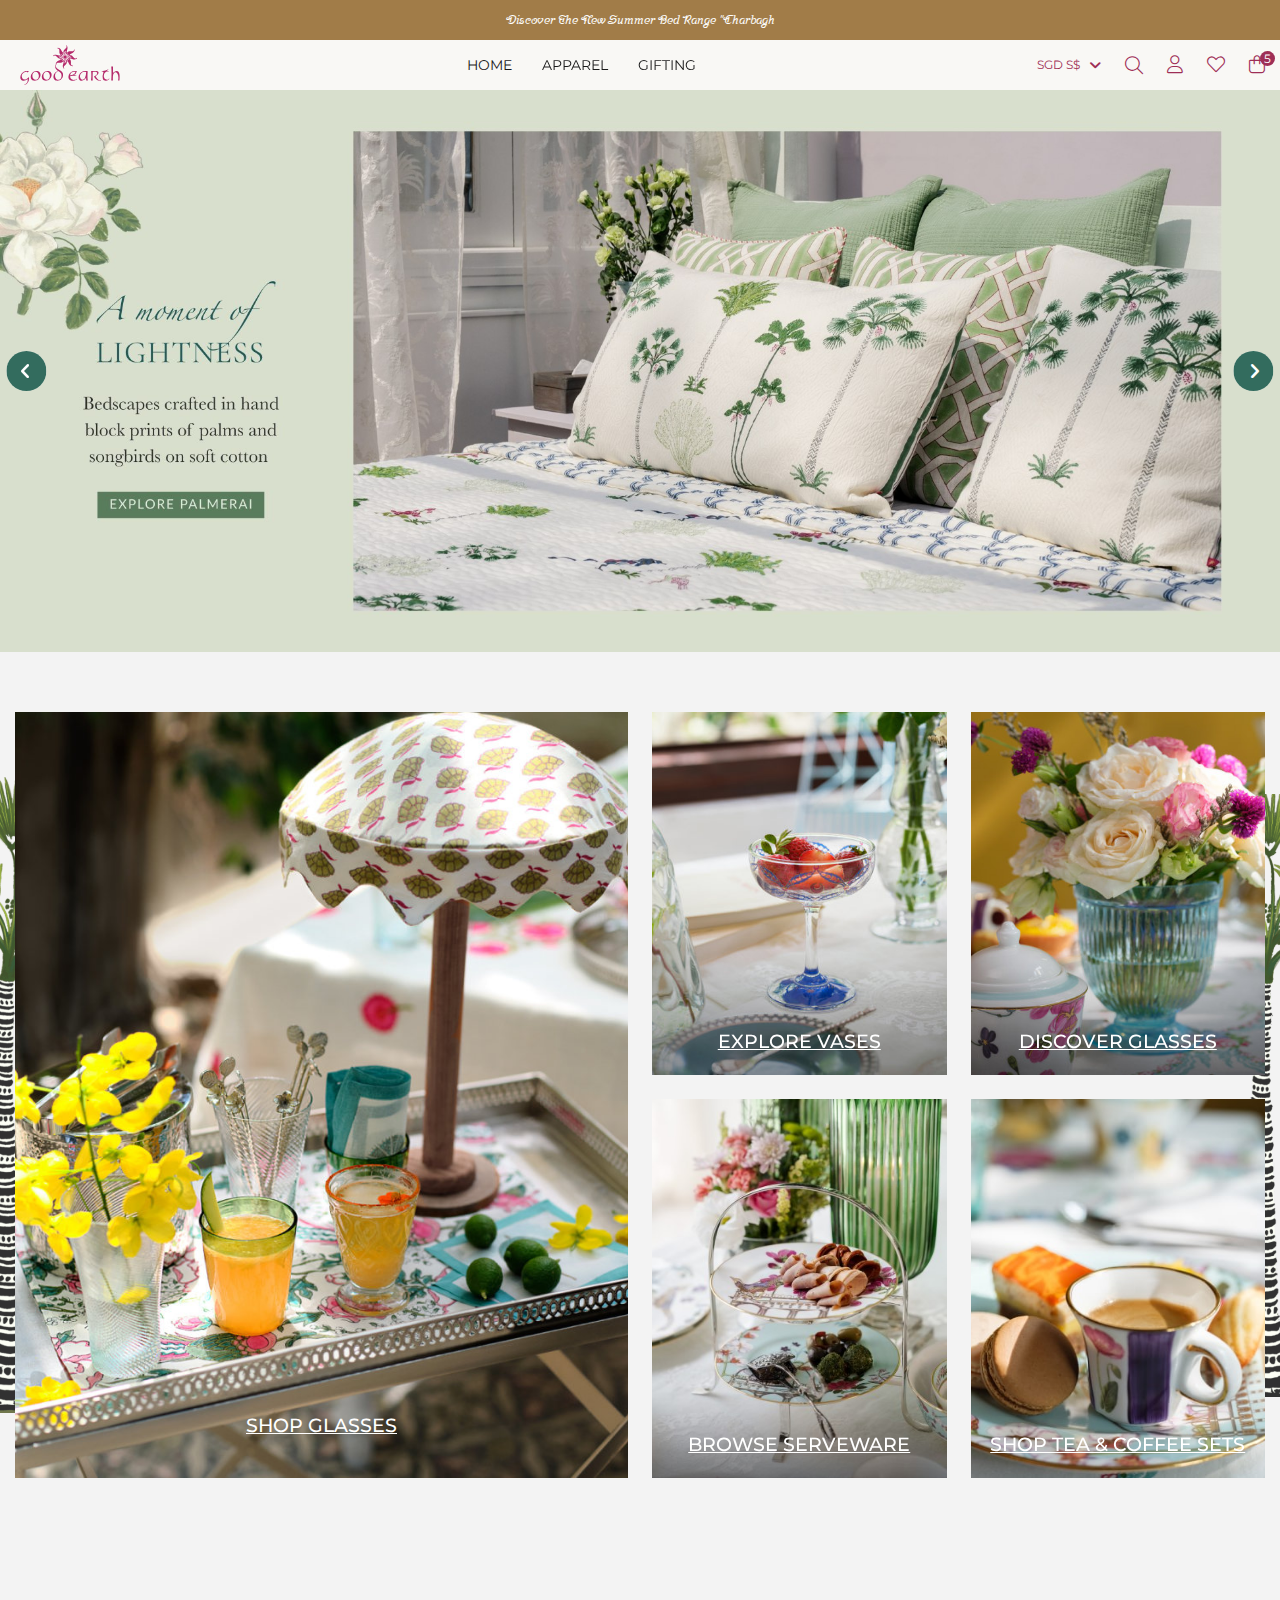
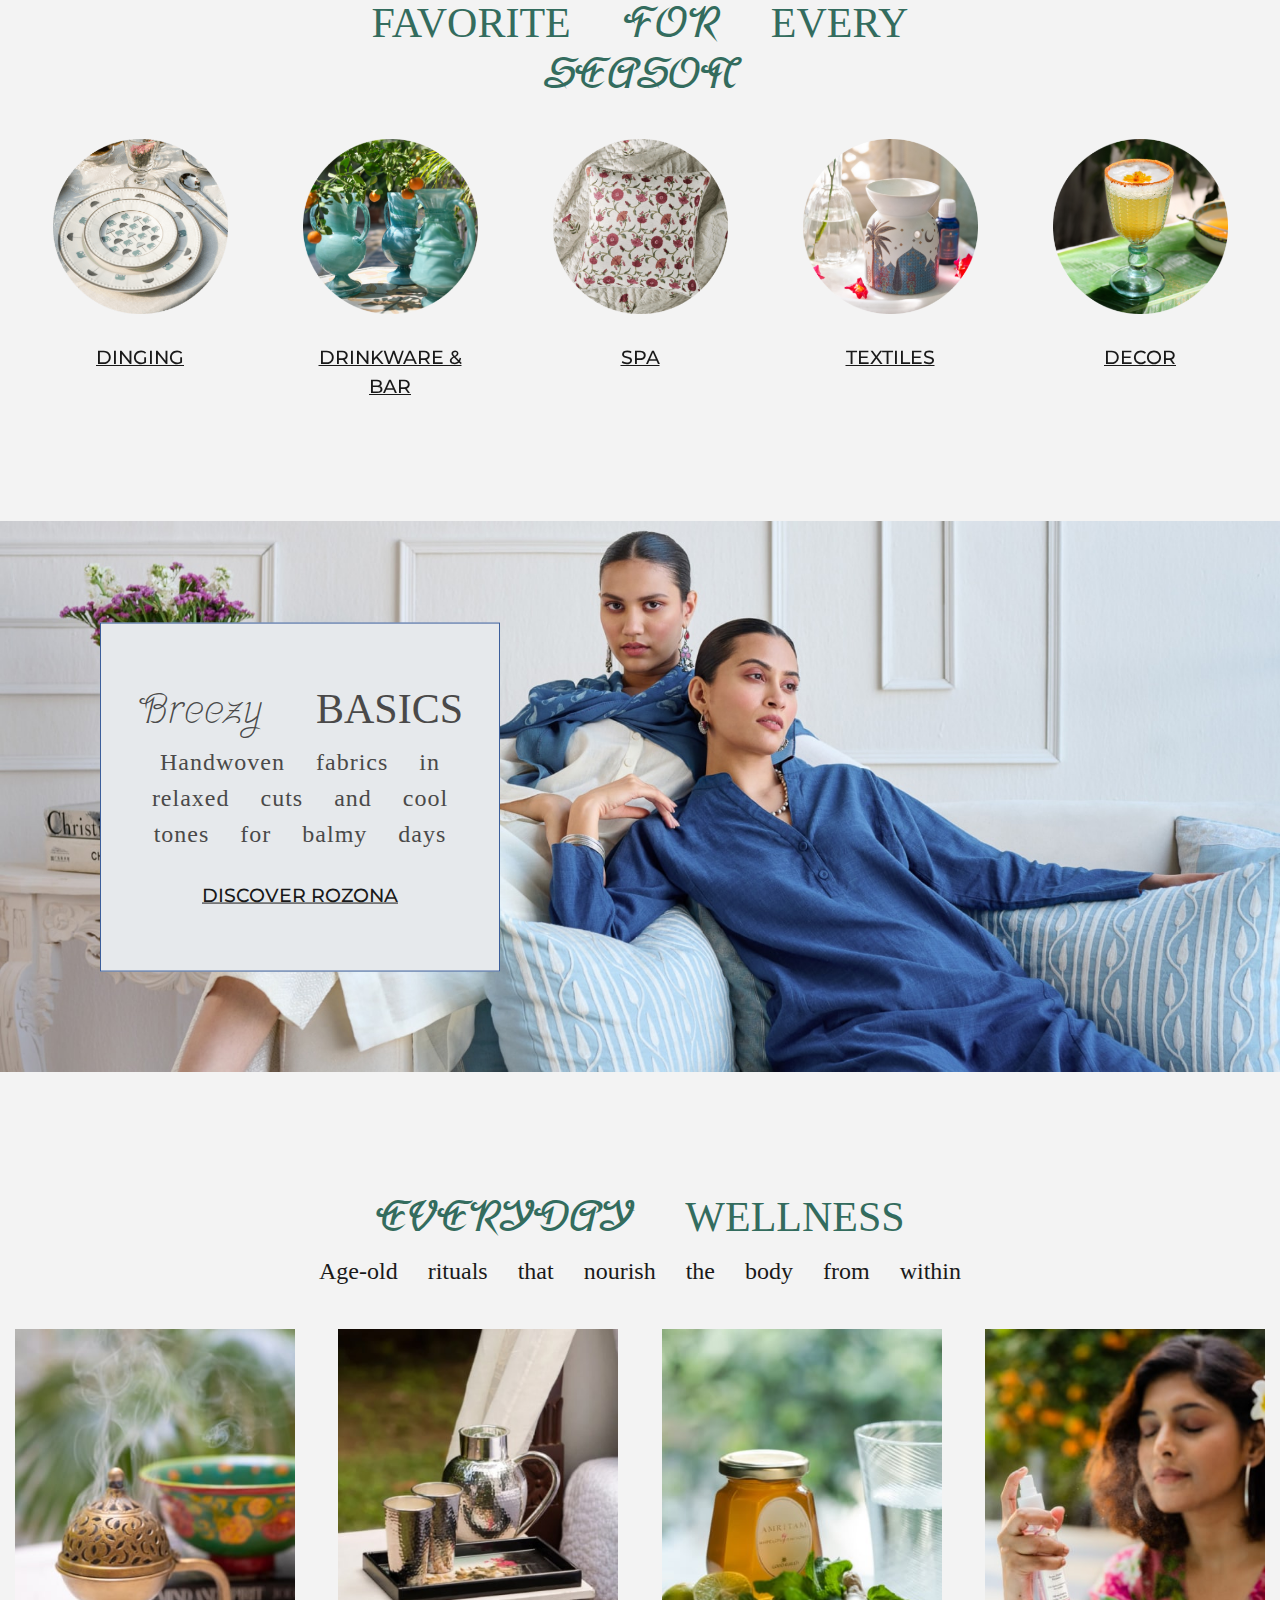
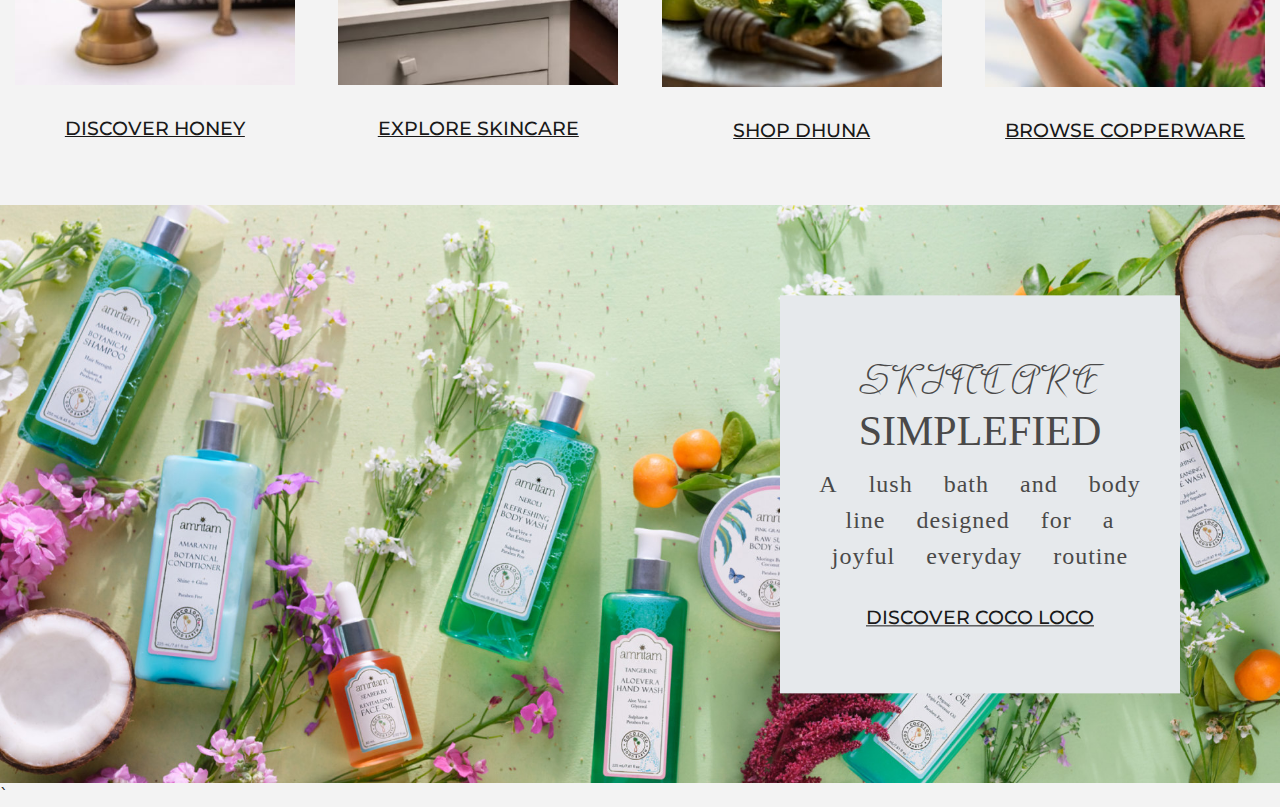
==== index.html @ 5ada62d9 "home page" ====
<!DOCTYPE html>
<html lang="en">

    <head>
        <meta charset="UTF-8">
        <meta http-equiv="X-UA-Compatible" content="IE=edge">
        <meta name="viewport" content="width=device-width, initial-scale=1.0">
        <title>Square || Ecomarce</title>
        <!-- font -->
        <link
            href="https://fonts.googleapis.com/css2?family=League+Spartan:wght@100;200;300;400;500;600;700&display=swap"
            rel="stylesheet">
        <!-- link shortcut -->
        <link rel="shortcut icon" href="assets/image/favicon.png" type="image/x-icon">
        <!-- bootstarp link -->
        <link rel="stylesheet" href="assets/css/bootstrap.min.css">
        <!-- font awesome -->
        <link rel="stylesheet" href="assets/css/all.min.css">
        <link rel="stylesheet" href="assets/css/fontawesome.min.css">
        <!-- slick slider -->
        <link rel="stylesheet" href="assets/css/slick.css">
        <link rel="stylesheet" href="assets/css/demo.css">
        <!-- css file link -->
        <link rel="stylesheet" href="assets/css/global.css">
        <link rel="stylesheet" href="assets/css/main.css">
        <link rel="stylesheet" href="assets/css/responsive.css">
    </head>

    <body>
        
        <!-- header section -->
        <header class="cls__header_section">
            <!-- header top -->
            <div class="cls__header_top">
                <div class="cls__container">
                    <p class="header_top_text text-center">Discover The New Summer Bed Range "Charbagh</p>
                </div>
            </div>
            <!-- main header -->
            <div class="cls__main_header">
                <div class="cls__container">
                    <div class="cls__wrapper">
                        <!-- mobile toggler -->
                        <div class="cls__mobile_toggle d-block d-lg-none">
                            <a class="toggle d-block d-lg-none">
                                <i class="fa-solid fa-bars"></i></span>
                            </a>
                        </div>
                        <!-- logo -->
                        <div class="cls__header_logo">
                            <a href="./index.html" class="cls__logo_image">
                                <img src="assets/image/logo.svg" alt="">
                            </a>
                        </div>
                        <!-- nav -->
                        <div class="cls__nav d-none d-lg-block">
                            <ul>
                                <li>
                                    <a href="">HOME</a>
                                    <!-- mega menu -->
                                    <div class="cls__mega_menu">
                                        <div class="cls__megha_content">
                                            <!-- megha wrapper -->
                                            <div class="cls__megha_wrapper">
                                                <!-- megha item -->
                                                <div class="cls__megha_item">
                                                    <!-- item content -->
                                                    <div class="cls__megha_item_content cls__padding_ten">
                                                        <h4 class="cls_megha_title">TANGIER</h4>
                                                        <!-- header image -->
                                                        <a href="" class="cls__megha_imgae">
                                                            <img src="assets/image/header/44543MicrosoftTeams-image.png" alt="">
                                                            <p class="cls__header_imgae_text">Shop Mirage</p>
                                                        </a>
                                                    </div>
                                                </div>
                                                <!-- megha item -->
                                                <div class="cls__megha_item cls__borderRight">
                                                    <!-- item content -->
                                                    <div class="cls__megha_item_content cls__padding_twenty">
                                                        <h4 class="cls_megha_title">TANGIER</h4>
                                                        <!-- header image -->
                                                        <a href="" class="cls__megha_imgae">
                                                            <img src="assets/image/header/52200833347.jpg" alt="">
                                                            <p class="cls__header_imgae_text">Shop Mirage</p>
                                                        </a>
                                                        <!-- header image -->
                                                        <a href="" class="cls__megha_imgae">
                                                            <img src="assets/image/header/978535.jpg" alt="">
                                                            <p class="cls__header_imgae_text">Shop Mirage</p>
                                                        </a>
                                                        <!-- header image -->
                                                        <a href="" class="cls__megha_imgae">
                                                            <img src="assets/image/header/86783Menu-Coco-Loco.jpg" alt="">
                                                            <p class="cls__header_imgae_text">Shop Mirage</p>
                                                        </a>
                                                    </div>
                                                </div>
                                                <!-- megha item -->
                                                <div class="cls__megha_item">
                                                    <!-- item content -->
                                                    <div class="cls__megha_item_content">
                                                        <!-- header block -->
                                                        <div class="cls__nav_block">
                                                            <h4 class="cls_megha_title">DINING</h4>
                                                            <!-- navblock list -->
                                                            <ul class="cls__navblock_list">
                                                                <li>
                                                                    <a href="">Design Collection</a>
                                                                </li>
                                                                <li>
                                                                    <a href="">Dinnerware</a>
                                                                </li>
                                                                <li>
                                                                    <a href="">Cutlery</a>
                                                                </li>
                                                                <li>
                                                                    <a href="">Serveware</a>
                                                                </li>
                                                                <li>
                                                                    <a href="">Table Linen</a>
                                                                </li>
                                                                <li>
                                                                    <a href="">DRINKWARE & BAR</a>
                                                                </li>
                                                            </ul>
                                                        </div>
                                                        <!-- header block -->
                                                        <div class="cls__nav_block">
                                                            <h4 class="cls_megha_title">DRINKWARE & BAR</h4>
                                                            <!-- navblock list -->
                                                            <ul class="cls__navblock_list">
                                                                <li>
                                                                    <a href="">Tea & Coffee Sets</a>
                                                                </li>
                                                                <li>
                                                                    <a href="">Mugs</a>
                                                                </li>
                                                                <li>
                                                                    <a href="">Glasses</a>
                                                                </li>
                                                                <li>
                                                                    <a href="">Barware</a>
                                                                </li>
                                                                <li>
                                                                    <a href="">Trays</a>
                                                                </li>
                                                                <li>
                                                                    <a href="">KIDS</a>
                                                                </li>
                                                            </ul>
                                                        </div>
                                                        <!-- header block -->
                                                        <div class="cls__nav_block">
                                                            <h4 class="cls_megha_title">KIDS</h4>
                                                            <!-- navblock list -->
                                                            <ul class="cls__navblock_list">
                                                                <li>
                                                                    <a href="">Newborn Gifting</a>
                                                                </li>
                                                                <li>
                                                                    <a href="">Bed & Bath</a>
                                                                </li>
                                                                <li>
                                                                    <a href="">Play & Learn</a>
                                                                </li>
                                                            </ul>
                                                        </div>
                                                    </div>
                                                </div>
                                                <!-- megha item -->
                                                <div class="cls__megha_item">
                                                    <!-- item content -->
                                                    <div class="cls__megha_item_content">
                                                        <!-- header block -->
                                                        <div class="cls__nav_block">
                                                            <h4 class="cls_megha_title">DECOR</h4>
                                                            <!-- navblock list -->
                                                            <ul class="cls__navblock_list">
                                                                <li>
                                                                    <a href="">Vases</a>
                                                                </li>
                                                                <li>
                                                                    <a href="">Lanterns & Votives</a>
                                                                </li>
                                                                <li>
                                                                    <a href="">Centerpieces & Accessories</a>
                                                                </li>
                                                                <li>
                                                                    <a href="">Candles & Stands</a>
                                                                </li>
                                                                <li>
                                                                    <a href="">Papier Mache</a>
                                                                </li>
                                                                <li>
                                                                    <a href="">Decoupage</a>
                                                                </li>
                                                                <li>
                                                                    <a href="">Journals</a>
                                                                </li>
                                                                <li>
                                                                    <a href="">Wallcoverings</a>
                                                                </li>
                                                            </ul>
                                                        </div>
                                                        <!-- header block -->
                                                        <div class="cls__nav_block">
                                                            <h4 class="cls_megha_title">HOME TEXTILES</h4>
                                                            <!-- navblock list -->
                                                            <ul class="cls__navblock_list">
                                                                <li>
                                                                    <a href="">Bed Collections</a>
                                                                </li>
                                                                <li>
                                                                    <a href="">White Essentials</a>
                                                                </li>
                                                                <li>
                                                                    <a href="">Bedspreads</a>
                                                                </li>
                                                                <li>
                                                                    <a href="">Quilts & Dohars</a>
                                                                </li>
                                                                <li>
                                                                    <a href="">Bolsters & Shams</a>
                                                                </li>
                                                                <li>
                                                                    <a href="">Curtains & Yardage</a>
                                                                </li>
                                                                <li>
                                                                    <a href="">Dhurries</a>
                                                                </li>
                                                                <li>
                                                                    <a href="">Cushions</a>
                                                                </li>
                                                            </ul>
                                                        </div>
                                                    </div>
                                                </div>
                                                <!-- megha item -->
                                                <div class="cls__megha_item">
                                                    <!-- item content -->
                                                    <div class="cls__megha_item_content cls__padding_twenty">
                                                        <h4 class="cls_megha_title">CUSHIONS</h4>
                                                        <!-- header image -->
                                                        <a href="" class="cls__megha_imgae">
                                                            <img src="assets/image/header/collection1.jpg" alt="">
                                                            <p class="cls__header_imgae_text">Cushion Collections</p>
                                                        </a>
                                                        <!-- header image -->
                                                        <a href="" class="cls__megha_imgae">
                                                            <img src="assets/image/header/collection2.jpg" alt="">
                                                            <p class="cls__header_imgae_text">Prints</p>
                                                        </a>
                                                        <!-- header image -->
                                                        <a href="" class="cls__megha_imgae">
                                                            <img src="assets/image/header/collection3.jpg" alt="">
                                                            <p class="cls__header_imgae_text">Embroidered & Brocades</p>
                                                        </a>
                                                    </div>
                                                </div>
                                                <!-- megha item -->
                                                <div class="cls__megha_item">
                                                    <!-- item content -->
                                                    <div class="cls__megha_item_content cls__padding_ten">
                                                        <h4 class="cls_megha_title">ANCIENT RITUALS</h4>
                                                        <!-- header image -->
                                                        <a href="" class="cls__megha_imgae">
                                                            <img src="assets/image/header/collection4.jpg" alt="">
                                                        </a>
                                                        <!-- cls block -->
                                                        <div class="cls__nav_block cls__p_0">
                                                            <ul class="cls__navblock_list">
                                                                <li>
                                                                    <a href="">Ancient Rituals</a>
                                                                </li>
                                                                <li>
                                                                    <a href="">Incense & Dhuna</a>
                                                                </li>
                                                                <li>
                                                                    <a href="">Copperware</a>
                                                                </li>
                                                                <li>
                                                                    <a href="">Kansa</a>
                                                                </li>
                                                                <li>
                                                                    <a href="">Honey</a>
                                                                </li>
                                                            </ul>
                                                        </div>
                                                        <!-- cls block -->
                                                        <div class="cls__nav_block cls__p_0">
                                                            <h4 class="cls_megha_title">BATH & FRAGRANCE</h4>
                                                            <!-- navblock list -->
                                                            <ul class="cls__navblock_list">
                                                                <li>
                                                                    <a href="">Aromatherapy</a>
                                                                </li>
                                                                <li>
                                                                    <a href="">Bath & Bodycare</a>
                                                                </li>
                                                                <li>
                                                                    <a href="">Bathroom Accessories</a>
                                                                </li>
                                                                <li>
                                                                    <a href="">Towels</a>
                                                                </li>
                                                                <li>
                                                                    <a href=""></a>
                                                                </li>
                                                                <li>
                                                                    <a href=""></a>
                                                                </li>
                                                            </ul>
                                                        </div>
                                                    </div>
                                                </div>
                                            </div>
                                        </div>
                                    </div>
                                </li>
                                <li>
                                    <a href="">APPAREL</a>
                                    <!-- mega menu -->
                                    <div class="cls__mega_menu">
                                        <div class="cls__megha_content">
                                            <!-- megha wrapper -->
                                            <div class="cls__megha_wrapper">
                                                <!-- megha item -->
                                                <div class="cls__megha_item">
                                                    <!-- item content -->
                                                    <div class="cls__megha_item_content cls__padding_twenty">
                                                        <h4 class="cls_megha_title">ALL COLLECTION</h4>
                                                        <!-- header image -->
                                                        <a href="" class="cls__megha_imgae">
                                                            <img src="assets/image/header/g1.jpg" alt="">
                                                            <p class="cls__header_imgae_text">Samiha</p>
                                                        </a>
                                                        <!-- header image -->
                                                        <a href="" class="cls__megha_imgae">
                                                            <img src="assets/image/header/g2.jpg" alt="">
                                                            <p class="cls__header_imgae_text">Occasion Wear</p>
                                                        </a>
                                                        <!-- header image -->
                                                        <a href="" class="cls__megha_imgae">
                                                            <img src="assets/image/header/g3.jpg" alt="">
                                                            <p class="cls__header_imgae_text">Rozana Essentials</p>
                                                        </a>
                                                    </div>
                                                </div>
                                                <!-- megha item -->
                                                <div class="cls__megha_item">
                                                    <!-- item content -->
                                                    <div class="cls__megha_item_content">
                                                        <!-- header block -->
                                                        <div class="cls__nav_block">
                                                            <h4 class="cls_megha_title">DINING</h4>
                                                            <!-- navblock list -->
                                                            <ul class="cls__navblock_list">
                                                                <li>
                                                                    <a href="">Design Collection</a>
                                                                </li>
                                                                <li>
                                                                    <a href="">Dinnerware</a>
                                                                </li>
                                                                <li>
                                                                    <a href="">Cutlery</a>
                                                                </li>
                                                                <li>
                                                                    <a href="">Serveware</a>
                                                                </li>
                                                                <li>
                                                                    <a href="">Table Linen</a>
                                                                </li>
                                                                <li>
                                                                    <a href="">DRINKWARE & BAR</a>
                                                                </li>
                                                            </ul>
                                                        </div>
                                                        <!-- header block -->
                                                        <div class="cls__nav_block">
                                                            <h4 class="cls_megha_title">DRINKWARE & BAR</h4>
                                                            <!-- navblock list -->
                                                            <ul class="cls__navblock_list">
                                                                <li>
                                                                    <a href="">Tea & Coffee Sets</a>
                                                                </li>
                                                                <li>
                                                                    <a href="">Mugs</a>
                                                                </li>
                                                                <li>
                                                                    <a href="">Glasses</a>
                                                                </li>
                                                                <li>
                                                                    <a href="">Barware</a>
                                                                </li>
                                                                <li>
                                                                    <a href="">Trays</a>
                                                                </li>
                                                                <li>
                                                                    <a href="">KIDS</a>
                                                                </li>
                                                            </ul>
                                                        </div>
                                                        <!-- header block -->
                                                        <div class="cls__nav_block">
                                                            <h4 class="cls_megha_title">KIDS</h4>
                                                            <!-- navblock list -->
                                                            <ul class="cls__navblock_list">
                                                                <li>
                                                                    <a href="">Newborn Gifting</a>
                                                                </li>
                                                                <li>
                                                                    <a href="">Bed & Bath</a>
                                                                </li>
                                                                <li>
                                                                    <a href="">Play & Learn</a>
                                                                </li>
                                                            </ul>
                                                        </div>
                                                    </div>
                                                </div>
                                                <!-- megha item -->
                                                <div class="cls__megha_item">
                                                    <!-- item content -->
                                                    <div class="cls__megha_item_content">
                                                        <!-- header block -->
                                                        <div class="cls__nav_block">
                                                            <h4 class="cls_megha_title">DECOR</h4>
                                                            <!-- navblock list -->
                                                            <ul class="cls__navblock_list">
                                                                <li>
                                                                    <a href="">Vases</a>
                                                                </li>
                                                                <li>
                                                                    <a href="">Lanterns & Votives</a>
                                                                </li>
                                                                <li>
                                                                    <a href="">Centerpieces & Accessories</a>
                                                                </li>
                                                                <li>
                                                                    <a href="">Candles & Stands</a>
                                                                </li>
                                                                <li>
                                                                    <a href="">Papier Mache</a>
                                                                </li>
                                                                <li>
                                                                    <a href="">Decoupage</a>
                                                                </li>
                                                                <li>
                                                                    <a href="">Journals</a>
                                                                </li>
                                                                <li>
                                                                    <a href="">Wallcoverings</a>
                                                                </li>
                                                            </ul>
                                                        </div>
                                                        <!-- header block -->
                                                        <div class="cls__nav_block">
                                                            <h4 class="cls_megha_title">HOME TEXTILES</h4>
                                                            <!-- navblock list -->
                                                            <ul class="cls__navblock_list">
                                                                <li>
                                                                    <a href="">Bed Collections</a>
                                                                </li>
                                                                <li>
                                                                    <a href="">White Essentials</a>
                                                                </li>
                                                                <li>
                                                                    <a href="">Bedspreads</a>
                                                                </li>
                                                                <li>
                                                                    <a href="">Quilts & Dohars</a>
                                                                </li>
                                                                <li>
                                                                    <a href="">Bolsters & Shams</a>
                                                                </li>
                                                                <li>
                                                                    <a href="">Curtains & Yardage</a>
                                                                </li>
                                                                <li>
                                                                    <a href="">Dhurries</a>
                                                                </li>
                                                                <li>
                                                                    <a href="">Cushions</a>
                                                                </li>
                                                            </ul>
                                                        </div>
                                                    </div>
                                                </div>
                                                <!-- megha item -->
                                                <div class="cls__megha_item cls__borderRight">
                                                    <!-- item content -->
                                                    <div class="cls__megha_item_content cls__padding_ten">
                                                        <h4 class="cls_megha_title">FLOW</h4>
                                                        <!-- header image -->
                                                        <a href="" class="cls__megha_imgae">
                                                            <img src="assets/image/header/gg4.jpg" alt="">
                                                        </a>
                                                        <div class="cls__nav_block cls__p_0">
                                                            <ul class="cls__navblock_list">
                                                                <li>
                                                                    <a href="">Ancient Rituals</a>
                                                                </li>
                                                                <li>
                                                                    <a href="">Incense &amp; Dhuna</a>
                                                                </li>
                                                                <li>
                                                                    <a href="">Copperware</a>
                                                                </li>
                                                                <li>
                                                                    <a href="">Kansa</a>
                                                                </li>
                                                                <li>
                                                                    <a href="">Honey</a>
                                                                </li>
                                                            </ul>
                                                        </div>
                                                    </div>
                                                </div>
                                                <!-- megha item -->
                                                <div class="cls__megha_item">
                                                    <!-- item content -->
                                                    <div class="cls__megha_item_content">
                                                        <!-- header block -->
                                                        <div class="cls__nav_block">
                                                            <h4 class="cls_megha_title">DINING</h4>
                                                            <!-- navblock list -->
                                                            <ul class="cls__navblock_list">
                                                                <li>
                                                                    <a href="">Design Collection</a>
                                                                </li>
                                                                <li>
                                                                    <a href="">Dinnerware</a>
                                                                </li>
                                                            </ul>
                                                        </div>
                                                    </div>
                                                </div>
                                                <!-- megha item -->
                                                <div class="cls__megha_item">
                                                    <!-- item content -->
                                                    <div class="cls__megha_item_content cls__padding_ten">
                                                        <h4 class="cls_megha_title">ANCIENT RITUALS</h4>
                                                        <!-- header image -->
                                                        <a href="" class="cls__megha_imgae">
                                                            <img src="assets/image/header/daimind.jpg" alt="">
                                                            <p class="cls__header_imgae_text">Shop Mirage</p>
                                                            <p class="cls__megha_inner_text">Lorem ipsum dolor sit amet consectetur adipisicing elit. Cupiditate, tempora mollitia.</p>
                                                        </a>
                                                    </div>
                                                </div>
                                            </div>
                                        </div>
                                    </div>
                                </li>
                                <li>
                                    <a href="">GIFTING</a>
                                    <!-- mega menu -->
                                    <div class="cls__mega_menu">
                                        <div class="cls__megha_content">
                                            <!-- megha wrapper -->
                                            <div class="cls__megha_wrapper">
                                                <!-- megha item -->
                                                <div class="cls__megha_item">
                                                    <!-- item content -->
                                                    <div class="cls__megha_item_content cls__padding_ten">
                                                        <h4 class="cls_megha_title">TANGIER</h4>
                                                        <!-- header image -->
                                                        <a href="" class="cls__megha_imgae">
                                                            <img src="assets/image/header/image.jpg" alt="">
                                                            <p class="cls__header_imgae_text">Shop Mirage</p>
                                                        </a>
                                                    </div>
                                                </div>
                                                <!-- megha item -->
                                                <div class="cls__megha_item">
                                                    <!-- item content -->
                                                    <div class="cls__megha_item_content">
                                                        <!-- header block -->
                                                        <div class="cls__nav_block">
                                                            <h4 class="cls_megha_title">DINING</h4>
                                                            <!-- navblock list -->
                                                            <ul class="cls__navblock_list">
                                                                <li>
                                                                    <a href="">Design Collection</a>
                                                                </li>
                                                                <li>
                                                                    <a href="">Dinnerware</a>
                                                                </li>
                                                                <li>
                                                                    <a href="">Cutlery</a>
                                                                </li>
                                                                <li>
                                                                    <a href="">Serveware</a>
                                                                </li>
                                                                <li>
                                                                    <a href="">Table Linen</a>
                                                                </li>
                                                                <li>
                                                                    <a href="">DRINKWARE & BAR</a>
                                                                </li>
                                                            </ul>
                                                        </div>
                                                        <!-- header block -->
                                                        <div class="cls__nav_block">
                                                            <h4 class="cls_megha_title">DRINKWARE & BAR</h4>
                                                            <!-- navblock list -->
                                                            <ul class="cls__navblock_list">
                                                                <li>
                                                                    <a href="">Tea & Coffee Sets</a>
                                                                </li>
                                                                <li>
                                                                    <a href="">Mugs</a>
                                                                </li>
                                                                <li>
                                                                    <a href="">Glasses</a>
                                                                </li>
                                                                <li>
                                                                    <a href="">Barware</a>
                                                                </li>
                                                                <li>
                                                                    <a href="">Trays</a>
                                                                </li>
                                                                <li>
                                                                    <a href="">KIDS</a>
                                                                </li>
                                                            </ul>
                                                        </div>
                                                    </div>
                                                </div>
                                                <!-- megha item -->
                                                <div class="cls__megha_item cls__borderRight">
                                                    <!-- item content -->
                                                    <div class="cls__megha_item_content cls__padding_twenty">
                                                        <h4 class="cls_megha_title">TANGIER</h4>
                                                        <!-- header image -->
                                                        <a href="" class="cls__megha_imgae">
                                                            <img src="assets/image/header/52200833347.jpg" alt="">
                                                            <p class="cls__header_imgae_text">Shop Mirage</p>
                                                        </a>
                                                        <!-- header image -->
                                                        <a href="" class="cls__megha_imgae">
                                                            <img src="assets/image/header/978535.jpg" alt="">
                                                            <p class="cls__header_imgae_text">Shop Mirage</p>
                                                        </a>
                                                    </div>
                                                </div>
                                                <!-- megha item -->
                                                <div class="cls__megha_item">
                                                    <!-- item content -->
                                                    <div class="cls__megha_item_content cls__padding_ten">
                                                        <h4 class="cls_megha_title">TANGIER</h4>
                                                        <!-- header image -->
                                                        <a href="" class="cls__megha_imgae">
                                                            <img src="assets/image/header/image1.png" alt="">
                                                            <p class="cls__header_imgae_text">Shop Mirage</p>
                                                        </a>
                                                    </div>
                                                </div>
                                                <!-- megha item -->
                                                <div class="cls__megha_item">
                                                    <!-- item content -->
                                                    <div class="cls__megha_item_content cls__padding_ten">
                                                        <h4 class="cls_megha_title">TANGIER</h4>
                                                        <!-- header image -->
                                                        <a href="" class="cls__megha_imgae">
                                                            <img src="assets/image/header/image2.png" alt="">
                                                            <p class="cls__header_imgae_text">Shop Mirage</p>
                                                        </a>
                                                    </div>
                                                </div>
                                                <!-- megha item -->
                                                <div class="cls__megha_item">
                                                    <!-- item content -->
                                                    <div class="cls__megha_item_content cls__padding_ten">
                                                        <h4 class="cls_megha_title">TANGIER</h4>
                                                        <!-- header image -->
                                                        <a href="" class="cls__megha_imgae">
                                                            <img src="assets/image/header/image3.jpg" alt="">
                                                            <p class="cls__header_imgae_text">Shop Mirage</p>
                                                        </a>
                                                    </div>
                                                </div>
                                            </div>
                                        </div>
                                    </div>
                                </li>
                            </ul>
                        </div>
                        <!-- header right -->
                        <div class="cls__header_right">
                            <!-- currency -->
                            <div class="cls__currency" id="cls__currency">
                                <div class="cls__defualt" id="cls__defualt_btn">
                                    <span id="currency__value">SGD S$</span>
                                    <span><i class="fa-solid fa-chevron-down"></i></span>
                                </div>
                                <!-- dropdown -->
                                <div class="cls__currency_dropdow">
                                    <ul id="cls__curency_list">
                                        <li>INR ₹</li>
                                        <li>USD $</li>
                                        <li>GBP £</li>
                                        <li>SGD S$</li>
                                        <li>AED </li>
                                    </ul>
                                </div>
                            </div>
    
                            <div class="cls__sub_nav">
                                <!-- header search -->
                                <div class="cls__header_search">
                                    <span class="cls__search_icon"><i class="fa-sharp fa-solid fa-magnifying-glass"></i></span>
                                </div>

                                <!-- profile -->
                                <div class="cls__profle">
                                    <!-- icon -->
                                    <div id="cls__profile_btn">
                                        <a href="#" class="cls__header_icon"><i class="fa-solid fa-user"></i></a>
                                    </div>
                                    <!-- profile dropdown -->
                                    <div class="cls__profle_dropdown" id="cls__profle_dropdown">
                                        <ul class="cls__profile_list">
                                            <li>
                                                <a href="">Track Order</a>
                                            </li>
                                            <li>
                                                <a href="">Good Earth Registry</a>
                                            </li>
                                            <li>
                                                <a href="">Activate Gift Card</a>
                                            </li>
                                            <li>
                                                <a href="">Cerise Program</a>
                                            </li>
                                            <li>
                                                <a href="">Check Balance</a>
                                            </li>
                                            <li>
                                                <a href="">Login</a>
                                            </li>
                                        </ul>
                                    </div>
                                </div>
                                
                                <!-- wish list -->
                                <div class="cls__wishlist">
                                    <!-- icon -->
                                    <a href="#" class="cls__header_icon"><i class="fa-solid fa-heart"></i></a>
                                </div>

                                <!-- wish list -->
                                <div class="cls__cartlist">
                                    <!-- icon -->
                                    <button class="cls__header_icon cls__btn" id="cls_header_cart"><i class="fa-sharp fa-solid fa-bag-shopping"></i></button>
                                    <span>5</span>
                                </div>
                            </div>
                        </div>
                        <!-- header right end -->
                    </div>
                </div>
            </div>
            <!-- mobile nav -->
            <div class="wrapper cf">
                <nav id="main-nav">
                  <ul class="second-nav">
                    <li class="emptyli"></li>
                    <li class="devices">
                      <span>HOME</span>
                      <ul>
                        <li class="mobile">
                          <a href="#">Mobile Phones</a>
                          <ul>
                            <li><a href="#">Super Smart Phone</a></li>
                            <li><a href="#">Thin Magic Mobile</a></li>
                            <li><a href="#">Performance Crusher</a></li>
                            <li><a href="#">Futuristic Experience</a></li>
                          </ul>
                        </li>
      
                        <li class="television">
                          <a href="#">Televisions</a>
                          <div class="subnav-container">
                            <ul>
                              <li><a href="#">Flat Superscreen</a></li>
                              <li><a href="#">Gigantic LED</a></li>
                              <li><a href="#">Power Eater</a></li>
                              <li><a href="#">3D Experience</a></li>
                              <li><a href="#">Classic Comfort</a></li>
                            </ul>
                          </div>
                        </li>
      
                        <li class="camera">
                          <a href="#">APPAREL</a>
                          <ul>
                            <li><a href="#">Smart Shot</a></li>
                            <li><a href="#">Power Shooter</a></li>
                            <li><a href="#">Easy Photo Maker</a></li>
                            <li><a href="#">Super Pixel</a></li>
                          </ul>
                        </li>
      
                      </ul>
                    </li>
                    <li class="devices">
                      <span>APPAREL</span>
                      <ul>
                        <li class="mobile">
                          <a href="#">Mobile Phones</a>
                          <ul>
                            <li><a href="#">Super Smart Phone</a></li>
                            <li><a href="#">Thin Magic Mobile</a></li>
                            <li><a href="#">Performance Crusher</a></li>
                            <li><a href="#">Futuristic Experience</a></li>
                          </ul>
                        </li>
      
                        <li class="television">
                          <a href="#">Televisions</a>
                          <div class="subnav-container">
                            <ul>
                              <li><a href="#">Flat Superscreen</a></li>
                              <li><a href="#">Gigantic LED</a></li>
                              <li><a href="#">Power Eater</a></li>
                              <li><a href="#">3D Experience</a></li>
                              <li><a href="#">Classic Comfort</a></li>
                            </ul>
                          </div>
                        </li>
      
                        <li class="camera">
                          <a href="#">APPAREL</a>
                          <ul>
                            <li><a href="#">Smart Shot</a></li>
                            <li><a href="#">Power Shooter</a></li>
                            <li><a href="#">Easy Photo Maker</a></li>
                            <li><a href="#">Super Pixel</a></li>
                          </ul>
                        </li>
      
                      </ul>
                    </li>
                    <li class="devices">
                      <span>GIFTING</span>
                      <ul>
                        <li class="mobile">
                          <a href="#">Mobile Phones</a>
                          <ul>
                            <li><a href="#">Super Smart Phone</a></li>
                            <li><a href="#">Thin Magic Mobile</a></li>
                            <li><a href="#">Performance Crusher</a></li>
                            <li><a href="#">Futuristic Experience</a></li>
                          </ul>
                        </li>
      
                        <li class="television">
                          <a href="#">Televisions</a>
                          <div class="subnav-container">
                            <ul>
                              <li><a href="#">Flat Superscreen</a></li>
                              <li><a href="#">Gigantic LED</a></li>
                              <li><a href="#">Power Eater</a></li>
                              <li><a href="#">3D Experience</a></li>
                              <li><a href="#">Classic Comfort</a></li>
                            </ul>
                          </div>
                        </li>
      
                        <li class="camera">
                          <a href="#">APPAREL</a>
                          <ul>
                            <li><a href="#">Smart Shot</a></li>
                            <li><a href="#">Power Shooter</a></li>
                            <li><a href="#">Easy Photo Maker</a></li>
                            <li><a href="#">Super Pixel</a></li>
                          </ul>
                        </li>
      
                      </ul>
                    </li>
                  </ul>
                </nav>
            </div>
            <!-- cart menu -->
            <div class="cls__cart_menu">
                <!-- cart menu content -->
                <div class="cls__cartmenu_content">
                    <div class="cls__cartmenu_wrapper">
                        <!-- cart menu header -->
                        <div class="cls__cartmenu_header">
                            <div class="d-flex align-items-center justify-content-between w-100">
                                <h2 class="cls__cartmenu_title">MINI BAG</h2>
                                <p class="cls__cartmenu_count">0 item(s) in bag</p>
                                <button class="cls__close_btn cls__btn">
                                    <i class="fa-solid fa-xmark"></i>
                                </button>
                            </div>
                        </div>
                        <!-- cart menu body -->
                        <div class="cls__cartmenu_body">
                            <p class="cls__cartmenu_empty">No items added to bag.</p>
                            <!-- item -->
                            <div class="cls__cartmenu_item">
                                <div class="d-flex align-items-start justify-content-between">
                                    <!-- image -->
                                    <div class="cls__cartmeitem_image">
                                        <img src="assets/image/minbag/I00249625-1684751105.jpg" alt="">
                                    </div>
                                    <!-- content -->
                                    <div class="cls__cartmeitem_content">
                                        <!-- top -->
                                        <div class="d-flex justify-content-between align-items-start">
                                            <!-- left -->
                                            <div class="cls__cartmeitem_left">
                                                <h4 class="cls__cartitem_title">Set Of 7- Indus Tea Service</h4>
                                                <p class="cls__cartitem_price">$ <span>455</span></p>
                                            </div>
                                            <!-- cross btn -->
                                            <button class="cls__cartmeitem_cross cls__btn">
                                                <i class="fa-solid fa-xmark"></i>
                                            </button>
                                        </div>
                                        <!-- bottom -->
                                        <div class="d-flex justify-content-between align-items-start mt-3">
                                            <!-- left -->
                                            <div class="cls__cartmeitem_left">
                                                <h4 class="cls__cartitem_size">Size: 1000 ML</h4>
                                                <!-- product quantity -->
                                                <div class="cls__product_quantity">
                                                    <span class="cls__product_btn decress__btn">-</span>
                                                    <input class="cls__product_input" value="0" type="number" disabled>
                                                    <span class="cls__product_btn incress__btn">+</span>
                                                </div>
                                            </div>
                                            <!-- cross btn -->
                                            <button class="cls__cartmeitem_wish cls__btn">
                                                <i class="fa-solid fa-heart"></i>
                                            </button>
                                        </div>
                                    </div>
                                </div>
                            </div>
                            <!-- item -->
                            <div class="cls__cartmenu_item">
                                <div class="d-flex align-items-start justify-content-between">
                                    <!-- image -->
                                    <div class="cls__cartmeitem_image">
                                        <img src="assets/image/minbag/I00253527-1681126675.jpg" alt="">
                                    </div>
                                    <!-- content -->
                                    <div class="cls__cartmeitem_content">
                                        <!-- top -->
                                        <div class="d-flex justify-content-between align-items-start">
                                            <!-- left -->
                                            <div class="cls__cartmeitem_left">
                                                <h4 class="cls__cartitem_title">Set Of 7- Indus Tea Service</h4>
                                                <p class="cls__cartitem_price">$ <span>455</span></p>
                                            </div>
                                            <!-- cross btn -->
                                            <button class="cls__cartmeitem_cross cls__btn">
                                                <i class="fa-solid fa-xmark"></i>
                                            </button>
                                        </div>
                                        <!-- bottom -->
                                        <div class="d-flex justify-content-between align-items-start mt-3">
                                            <!-- left -->
                                            <div class="cls__cartmeitem_left">
                                                <h4 class="cls__cartitem_size">Size: 1000 ML</h4>
                                                <!-- product quantity -->
                                                <div class="cls__product_quantity">
                                                    <span class="cls__product_btn decress__btn">-</span>
                                                    <input class="cls__product_input" value="0" type="number" disabled>
                                                    <span class="cls__product_btn incress__btn">+</span>
                                                </div>
                                            </div>
                                            <!-- cross btn -->
                                            <button class="cls__cartmeitem_wish cls__btn">
                                                <i class="fa-solid fa-heart"></i>
                                            </button>
                                        </div>
                                    </div>
                                </div>
                            </div>
                        </div>
                        <!-- card menu footer -->
                        <div class="cls__cartmenu_footer">
                            <!-- top -->
                            <div class="cls__cartmenu_footer_top d-flex align-items-center justify-content-between">
                                <p class="cls__cartmenu_total">TOTAL*</p>
                                <p class="cls__cartmenu_amount text-end">
                                    $ <span>0.00</span>
                                    <span class="d-block cls__cartmenu_note">*Excluding estimated cost of shipping</span>
                                </p>
                            </div>
                            <!-- view cart page -->
                            <div class="cls__cartmenu_view">
                                <a href="" class="d-flex justify-content-evenly align-items-center">
                                    <span><i class="fa-sharp fa-solid fa-bag-shopping"></i></span>
                                    <p>VIEW SHOPPING BAG</p>
                                </a>
                            </div>
                        </div>
                    </div>
                </div>
            </div>
        </header>
        <!-- header section end -->

        <!-- main start -->
        <main class="cls__main">
            <!-- banner slider -->
            <section class="cls__banner_slider">
                <div class="cls__banner_wrapper">
                    <!-- banner item -->
                    <a href="" class="cls__banner_item">
                        <img src="assets/image/banner/Palmerai_Banner.jpg" alt="">
                    </a>
                    <!-- banner item -->
                    <a href="" class="cls__banner_item">
                        <img src="assets/image/banner/Shiraz_Banner.jpg" alt="">
                    </a>
                    <!-- banner item -->
                    <a href="" class="cls__banner_item">
                        <img src="assets/image/banner/new2.webp" alt="">
                    </a>
                </div>
                <div class="slideroffer_arrow"></div>
            </section>
            <!-- baner slider end -->

            <!-- trending section start-->
            <section class="cls__trending_section section_padding">
                <!-- rending section shape -->
                <div class="cls__trending_shape1">
                    <img src="assets/image/tremding/leftshape.png" alt="">
                </div>
                <div class="cls__trending_shape2">
                    <img src="assets/image/tremding/rightshape.png" alt="">
                </div>
                <!-- container -->
                <div class="cls__container">
                    <!-- trending wrapper -->
                    <div class="cls__trending_wrapper">
                        <!-- first item -->
                        <a href="" class="cls__trending_first_item">
                            <!-- trending image -->
                            <div class="cls__trending_item_image">
                                <img src="assets/image/tremding/075b2d65-fd51-45ba-8f6a-e822a2ec659c.jpg" alt="">
                            </div>
                             <!-- trending content -->
                             <div class="cls__trending_item_content">
                                <p class="cls__trending_item_name">SHOP GLASSES</p>
                            </div>
                        </a>

                        <!-- trending item -->
                        <a href="" class="cls__trending_item">
                            <!-- trending image -->
                            <div class="cls__trending_item_image">
                                <img src="assets/image/tremding/final2.jpg" alt="">
                            </div>
                            <!-- trending content -->
                            <div class="cls__trending_item_content">
                                <p class="cls__trending_item_name">EXPLORE VASES</p>
                            </div>
                        </a>
                        <!-- trending item -->
                        <a href="" class="cls__trending_item">
                            <!-- trending image -->
                            <div class="cls__trending_item_image">
                                <img src="assets/image/tremding/final3.jpg" alt="">
                            </div>
                            <!-- trending content -->
                            <div class="cls__trending_item_content">
                                <p class="cls__trending_item_name">DISCOVER GLASSES</p>
                            </div>
                        </a>
                        <!-- trending item -->
                        <a href="" class="cls__trending_item">
                            <!-- trending image -->
                            <div class="cls__trending_item_image">
                                <img src="assets/image/tremding/I00205651_S-1662462676_copy.jpg" alt="">
                            </div>
                            <!-- trending content -->
                            <div class="cls__trending_item_content">
                                <p class="cls__trending_item_name">BROWSE SERVEWARE</p>
                            </div>
                        </a>
                        <!-- trending item -->
                        <a href="" class="cls__trending_item">
                            <!-- trending image -->
                            <div class="cls__trending_item_image">
                                <img src="assets/image/tremding/PRAN3112.jpg" alt="">
                            </div>
                            <!-- trending content -->
                            <div class="cls__trending_item_content">
                                <p class="cls__trending_item_name">SHOP TEA & COFFEE SETS</p>
                            </div>
                        </a>
                    </div>
                </div>
            </section>
            <!-- trending section end-->

            <!-- category section -->
            <section class="cls__category_section section_padding">
                <!-- container -->
                <div class="cls__container">
                    <!-- section title -->
                    <div class="cls__section_title">
                        <h2 class="cls__section_heading">favorite <span>for</span> every <span>season</span></h2>
                    </div>
                    <!-- category content -->
                    <div class="cls__category_content">
                        <!-- category slider -->
                        <div class="cls__category_slider">
                            <!-- category slider item -->
                            <a href="" class="cls__categoryslider_item">
                                <!-- cls__categoty_image -->
                                <div class="cls__categoty_image">
                                    <img src="assets/image/category/1114b4c6-45dd-4717-8d90-75c1ae1c6108.png" alt="">
                                </div>
                                <!-- cls__categoty_title -->
                                <p class="cls__categoty_title">DINGING</p>
                            </a>
                            <!-- category slider item -->
                            <a href="" class="cls__categoryslider_item">
                                <!-- cls__categoty_image -->
                                <div class="cls__categoty_image">
                                    <img src="assets/image/category/215353eb-fd55-402a-88c0-84cf7691d5da.png" alt="">
                                </div>
                                <!-- cls__categoty_title -->
                                <p class="cls__categoty_title">DRINKWARE & BAR</p>
                            </a>
                            <!-- category slider item -->
                            <a href="" class="cls__categoryslider_item">
                                <!-- cls__categoty_image -->
                                <div class="cls__categoty_image">
                                    <img src="assets/image/category/7a344ad5-a660-4182-83b5-47ca696ff9aa.png" alt="">
                                </div>
                                <!-- cls__categoty_title -->
                                <p class="cls__categoty_title">SPA</p>
                            </a>
                            <!-- category slider item -->
                            <a href="" class="cls__categoryslider_item">
                                <!-- cls__categoty_image -->
                                <div class="cls__categoty_image">
                                    <img src="assets/image/category/8b689392-88c9-45da-8f15-2842c9dd472c.png" alt="">
                                </div>
                                <!-- cls__categoty_title -->
                                <p class="cls__categoty_title">TEXTILES</p>
                            </a>
                            <!-- category slider item -->
                            <a href="" class="cls__categoryslider_item">
                                <!-- cls__categoty_image -->
                                <div class="cls__categoty_image">
                                    <img src="assets/image/category/b736b68b-2d00-44b3-8fef-1b1de973f156.png" alt="">
                                </div>
                                <!-- cls__categoty_title -->
                                <p class="cls__categoty_title">DECOR</p>
                            </a>
                        </div>
                        <div class="slidtrending_arrow"></div>
                    </div>
                </div>
            </section>
            <!-- category section end -->

            <!-- banner section start -->
            <section class="section_padding cls__banner_add">
                <div class="cls__banneradd_image">
                    <img src="assets/image/4bce59cc-63f0-41a9-89b7-e4451e72714a.jpg" alt="">
                </div>
                <a href="" class="cls__banneradd_box">
                    <h1 class="cls__banneradd_title"><span>Breezy</span> BASICS</h1>
                    <p class="cls__banneradd_text">Handwoven fabrics in relaxed cuts and cool tones for balmy days</p>
                    <p class="cls__banneradd_link">DISCOVER ROZONA</p>
                </a>
            </section>
            <!-- banner section start end -->

            <!-- daily package -->
            <section class="cls__daily_package section_padding">
                <!-- container -->
                <div class="cls__container">
                    <!-- section title -->
                    <div class="cls__section_title">
                        <h2 class="cls__section_heading"> <span>Everyday</span>  WELLNESS</h2>
                        <p class="cls__section_text">Age-old rituals that nourish the body from within</p>
                    </div>
                    <!-- wrapper -->
                    <div class="cls__daily_pcakge_wrapper">
                        <!-- item -->
                        <div class="cls__daily_pcakge_item">
                            <!-- image -->
                            <div class="cls__daily_pcakge_image">
                                <img src="assets/image/daily/10824a6f-a49a-4d5e-82f3-711495c83abf.jpg" alt="">
                            </div>
                            <!-- title -->
                            <p class="cls__categoty_title">DISCOVER HONEY</p>
                        </div>
                        <div class="cls__daily_pcakge_item">
                            <!-- image -->
                            <div class="cls__daily_pcakge_image">
                                <img src="assets/image/daily/226e91e4-604e-4aff-8239-16f4ff951455.jpg" alt="">
                            </div>
                            <!-- title -->
                            <p class="cls__categoty_title">EXPLORE SKINCARE</p>
                        </div>
                        <div class="cls__daily_pcakge_item">
                            <!-- image -->
                            <div class="cls__daily_pcakge_image">
                                <img src="assets/image/daily/301d5ef3-16c3-4618-88e5-2b2cd27a138c.jpg" alt="">
                            </div>
                            <!-- title -->
                            <p class="cls__categoty_title">SHOP DHUNA</p>
                        </div>
                        <div class="cls__daily_pcakge_item">
                            <!-- image -->
                            <div class="cls__daily_pcakge_image">
                                <img src="assets/image/daily/6a7fe95e-397a-4293-8e07-5e9a4b0fe907.jpg" alt="">
                            </div>
                            <!-- title -->
                            <p class="cls__categoty_title">BROWSE COPPERWARE</p>
                        </div>
                    </div>
                </div>
            </section>
            <!-- daily package end -->

            
            <!-- banner section start -->
            <section class="cls__banner_add">
                <div class="cls__banneradd_image">
                    <img src="assets/image/1777ec0d-4717-489a-8130-7d553c907aa322.jpg" alt="">
                </div>
                <a href="" class="cls__banneradd_box cls__banneradd_boxTwo">
                    <h1 class="cls__banneradd_title"><span>SKINCARE</span> SIMPLEFIED</h1>
                    <p class="cls__banneradd_text">A lush bath and body line designed for a joyful everyday routine </p>
                    <p class="cls__banneradd_link">DISCOVER COCO LOCO</p>
                </a>
            </section>
            <!-- banner section start end -->

        </main>
        <!-- main end -->

        <!-- jquery link -->
        <script src="assets/js/jquery.min.js"></script>
        <!-- bootstrap js -->
        <script src="assets/js/bootstrap.bundle.min.js"></script>`
        <!-- slick slider -->
        <script src="assets/js/slick.min.js"></script>
        <!-- mobile nav -->
        <script src="assets/js/hc-offcanvas-nav.js"></script>
        <!-- main js -->
        <script src="assets/js/app.js"></script>
    </body>

</html>
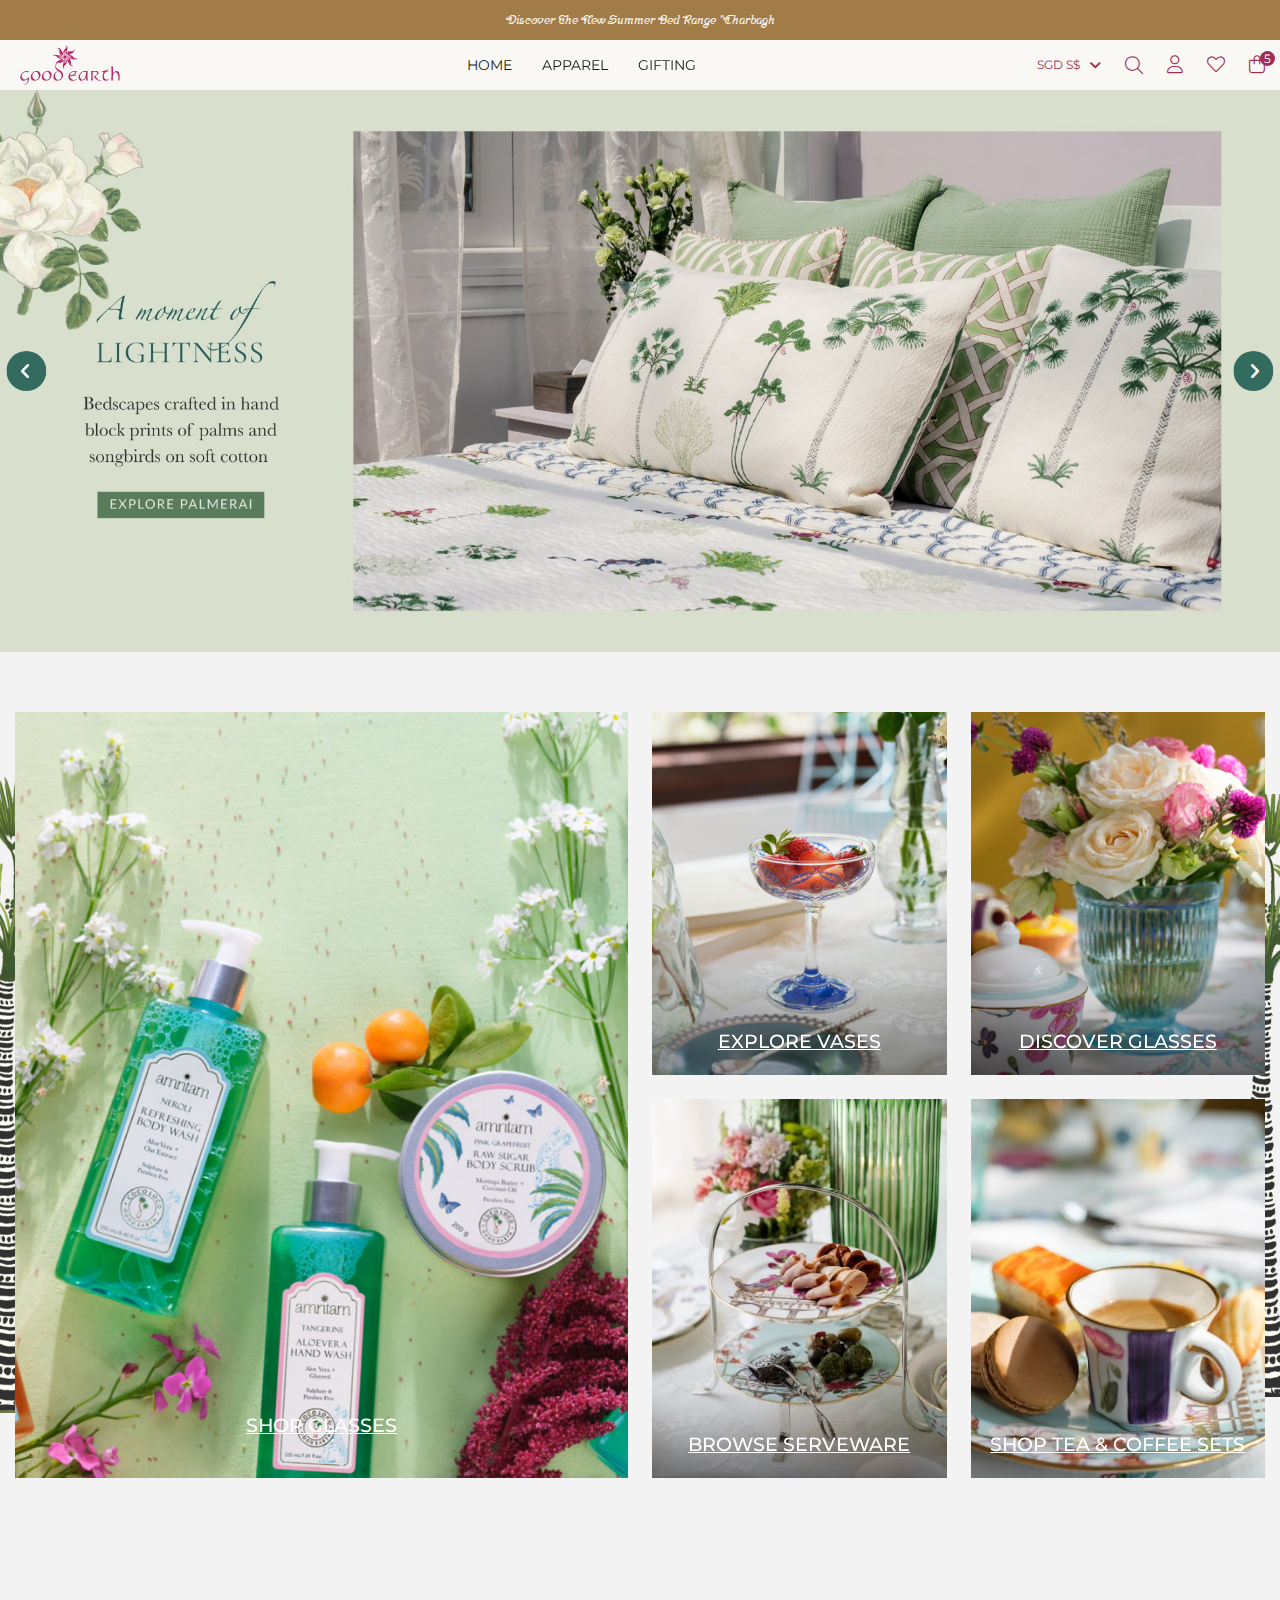
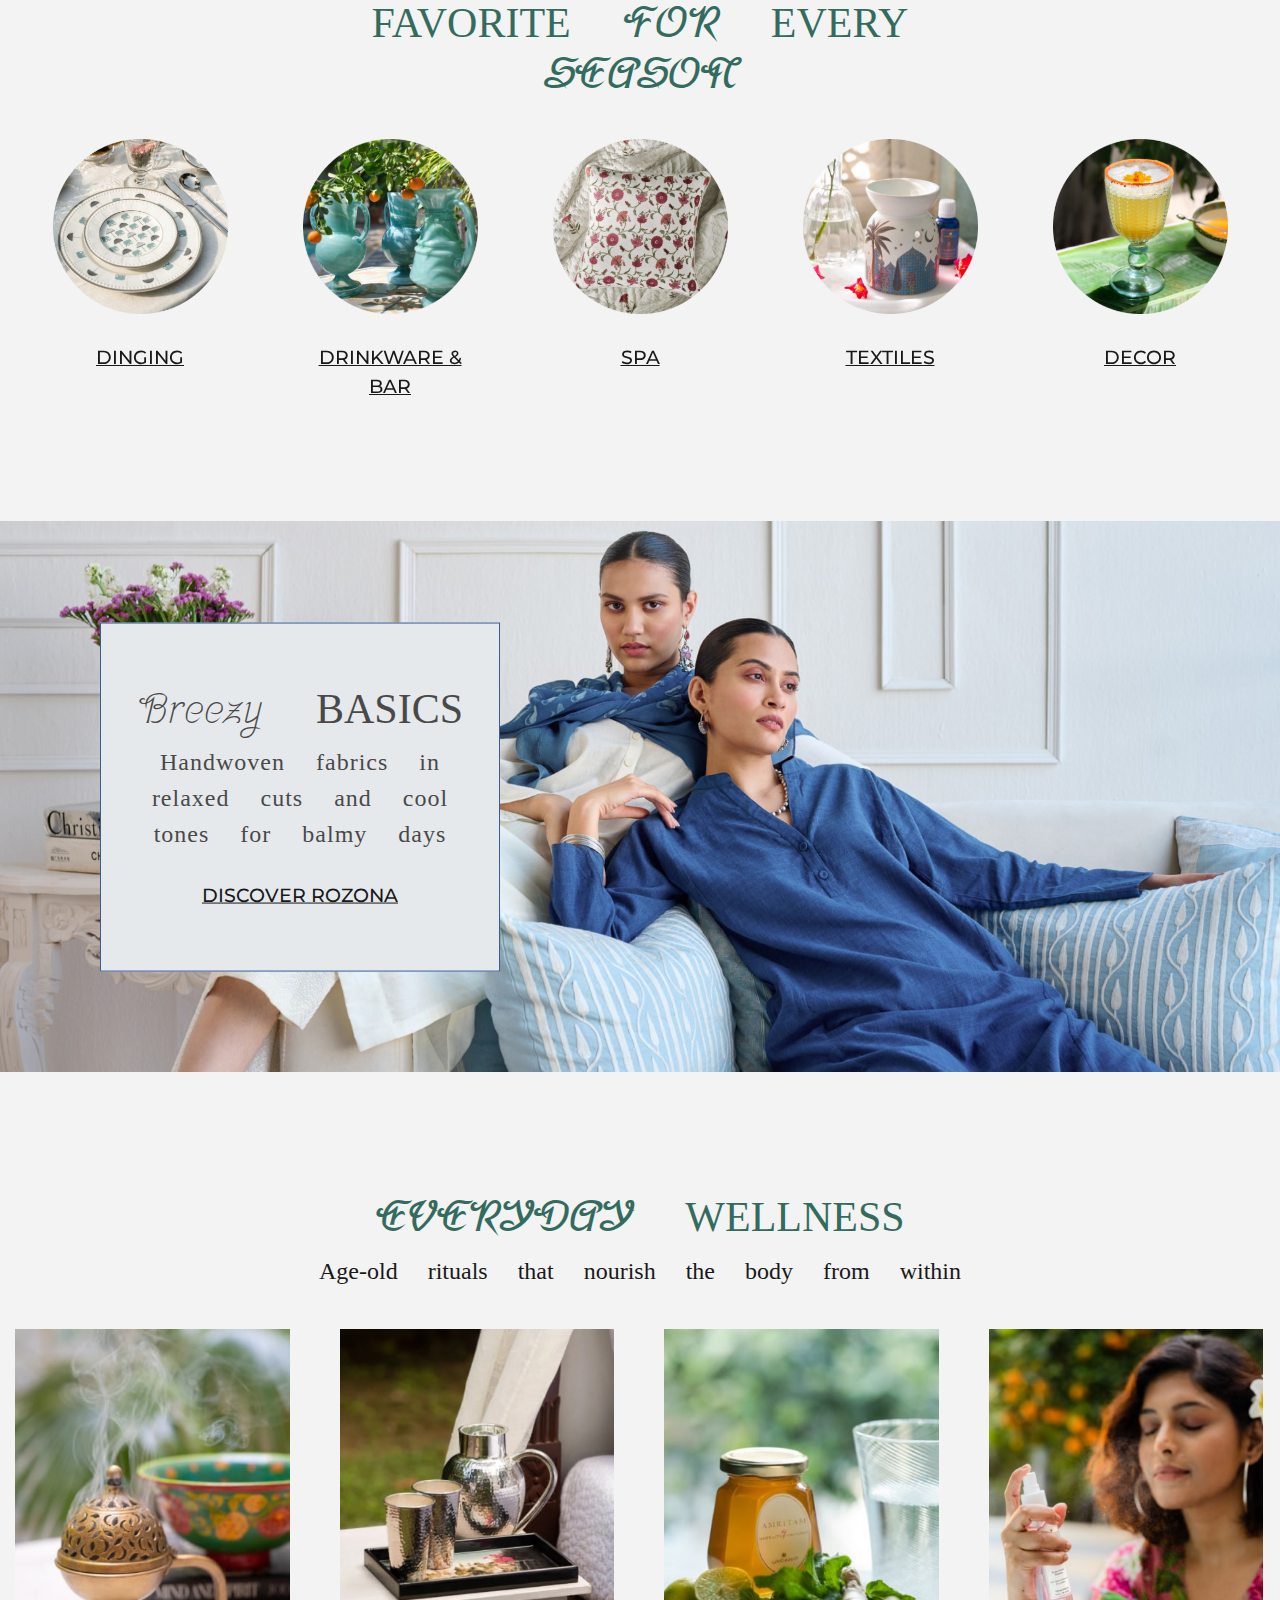
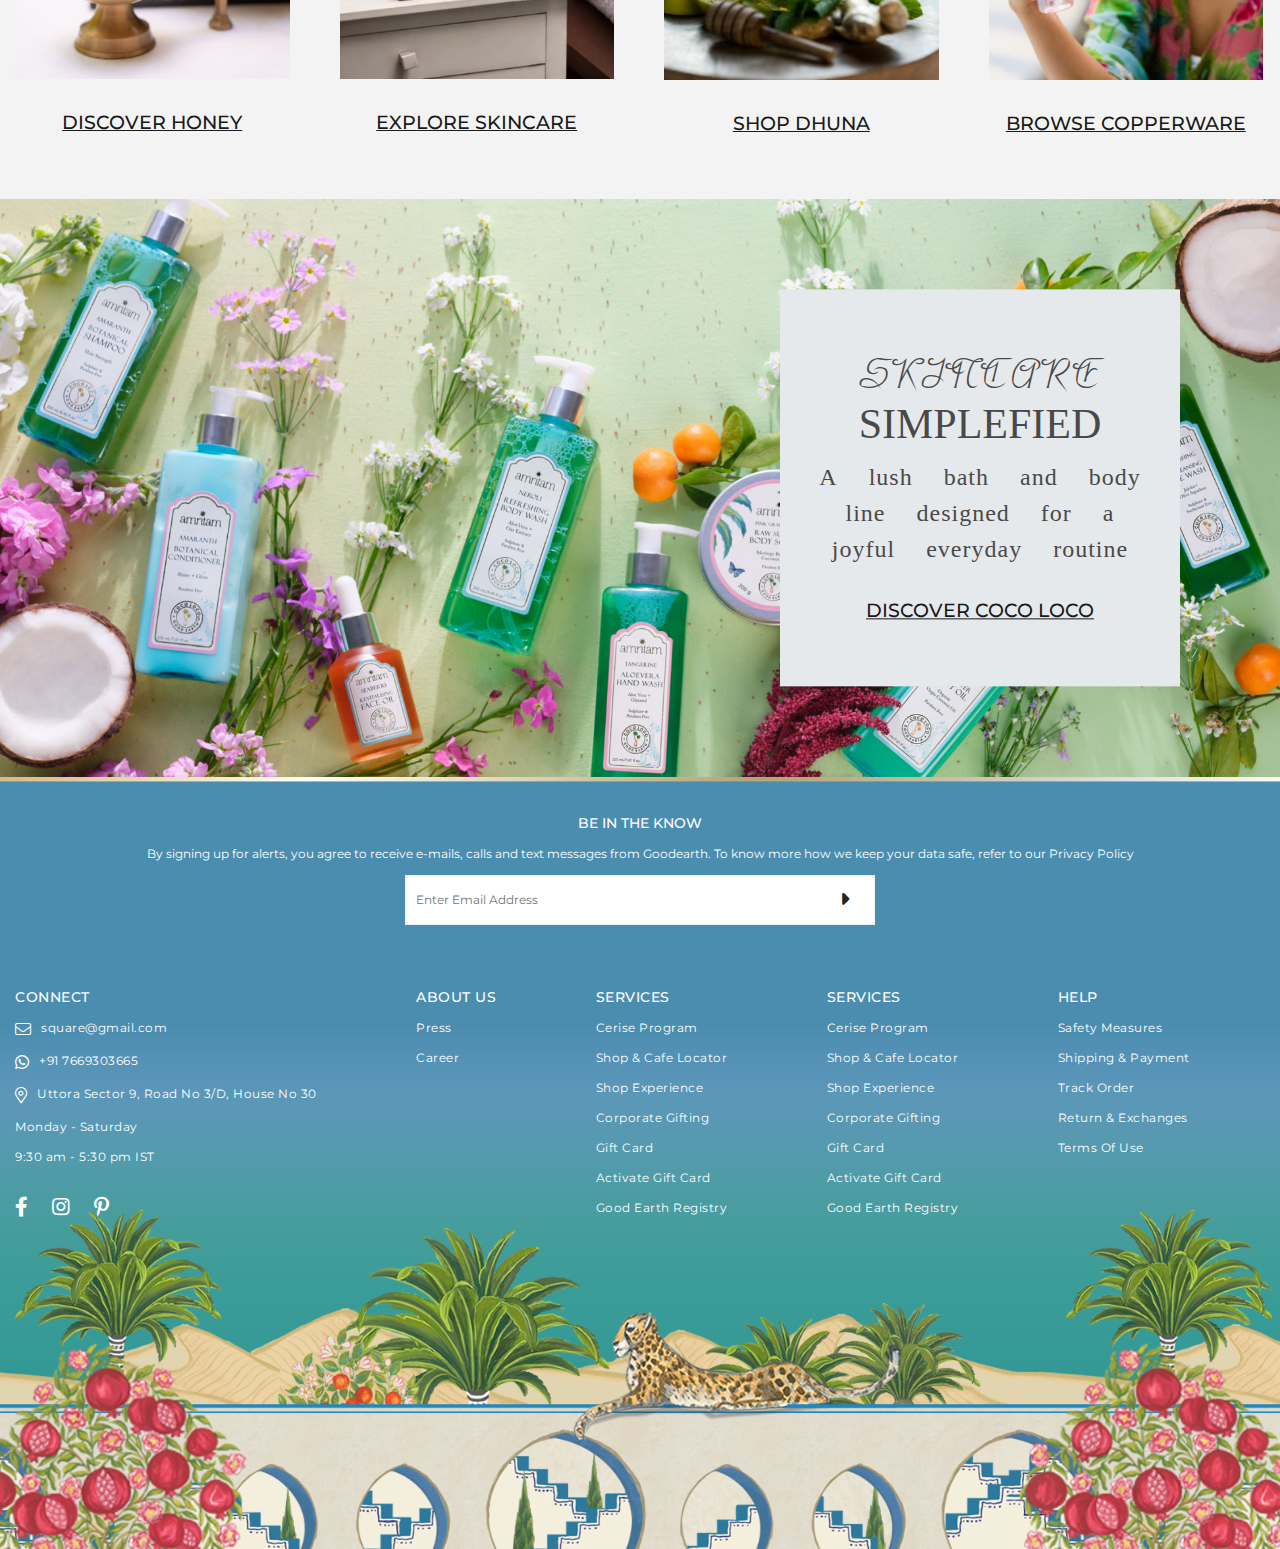
==== commit 295d0699: "final home page" ====
--- a/index.html
+++ b/index.html
@@ -712,12 +712,11 @@
                                 <div class="cls__header_search">
                                     <span class="cls__search_icon"><i class="fa-sharp fa-solid fa-magnifying-glass"></i></span>
                                 </div>
-
                                 <!-- profile -->
                                 <div class="cls__profle">
                                     <!-- icon -->
                                     <div id="cls__profile_btn">
-                                        <a href="#" class="cls__header_icon"><i class="fa-solid fa-user"></i></a>
+                                        <a class="cls__header_icon"><i class="fa-solid fa-user"></i></a>
                                     </div>
                                     <!-- profile dropdown -->
                                     <div class="cls__profle_dropdown" id="cls__profle_dropdown">
@@ -743,18 +742,21 @@
                                         </ul>
                                     </div>
                                 </div>
-                                
+                                <div class="cls__home d-lg-none">
+                                    <span class="cls__home_icon"><i class="fa-sharp fa-solid fa-house"></i></span>
+                                </div>
                                 <!-- wish list -->
                                 <div class="cls__wishlist">
                                     <!-- icon -->
                                     <a href="#" class="cls__header_icon"><i class="fa-solid fa-heart"></i></a>
                                 </div>
-
                                 <!-- wish list -->
                                 <div class="cls__cartlist">
-                                    <!-- icon -->
-                                    <button class="cls__header_icon cls__btn" id="cls_header_cart"><i class="fa-sharp fa-solid fa-bag-shopping"></i></button>
-                                    <span>5</span>
+                                    <div class="position-relative d-inline-block">
+                                        <!-- icon -->
+                                        <button class="cls__header_icon cls__btn" id="cls_header_cart"><i class="fa-sharp fa-solid fa-bag-shopping"></i></button>
+                                        <span>5</span>
+                                    </div>
                                 </div>
                             </div>
                         </div>
@@ -1020,10 +1022,6 @@
                     </a>
                     <!-- banner item -->
                     <a href="" class="cls__banner_item">
-                        <img src="assets/image/banner/Shiraz_Banner.jpg" alt="">
-                    </a>
-                    <!-- banner item -->
-                    <a href="" class="cls__banner_item">
                         <img src="assets/image/banner/new2.webp" alt="">
                     </a>
                 </div>
@@ -1048,7 +1046,7 @@
                         <a href="" class="cls__trending_first_item">
                             <!-- trending image -->
                             <div class="cls__trending_item_image">
-                                <img src="assets/image/tremding/075b2d65-fd51-45ba-8f6a-e822a2ec659c.jpg" alt="">
+                                <img src="assets/image/1777ec0d-4717-489a-8130-7d553c907aa322.jpg" alt="">
                             </div>
                              <!-- trending content -->
                              <div class="cls__trending_item_content">
@@ -1231,7 +1229,6 @@
             </section>
             <!-- daily package end -->
 
-            
             <!-- banner section start -->
             <section class="cls__banner_add">
                 <div class="cls__banneradd_image">
@@ -1244,14 +1241,233 @@
                 </a>
             </section>
             <!-- banner section start end -->
-
         </main>
         <!-- main end -->
+
+        <!-- footer section -->
+        <footer class="cls__footer_section">
+            <!-- footer newsletter -->
+            <div class="cls__newsletter">
+                <!-- container -->
+                <div class="cls__container">
+                    <!-- title -->
+                    <h4 class="cls__newsletter_title">BE IN THE KNOW</h4>
+                    <!-- text -->
+                    <p class="cls__newsletter_text">By signing up for alerts, you agree to receive e-mails, calls and text messages from Goodearth. To know more how we keep your data safe, refer to our Privacy Policy</p>
+                    <!-- form -->
+                    <form action="" class="cls__newsltter_form">
+                        <div class="cls__newsletter_inner">
+                            <input class="cls__input" type="email" placeholder="Enter Email Address">
+                            <span class="cls__input_btn"><i class="fa-sharp fa-solid fa-caret-right"></i></span>
+                        </div>
+                    </form>
+                </div>
+            </div>
+            <!-- footer wrapper -->
+            <div class="cls__footer_content">
+                <!-- container -->
+                <div class="cls__container">
+                    <!-- footer wrapper -->
+                    <div class="cls__footer_wrapper">
+                        <!-- item -->
+                        <div class="cls__footer_item">
+                            <h5 class="cls__footer_navtitle">CONNECT</h5>
+                            <ul class="cls__footer_nav">
+                                <li>
+                                    <a href="mailto:square@gmail.com">
+                                        <span class="cls__footer_icon"><i class="fa-sharp fa-solid fa-envelope"></i></span>
+                                        <span class="cls__footer_text">square@gmail.com</span>
+                                    </a>
+                                </li>
+                                <li>
+                                    <a href="tel:+91 7669303665">
+                                        <span class="cls__footer_icon"><i class="fa-brands fa-whatsapp"></i></span>
+                                        <span class="cls__footer_text">+91 7669303665</span>
+                                    </a>
+                                </li>
+                                <li>
+                                    <a href="">
+                                        <span class="cls__footer_icon"><i class="fa-sharp fa-solid fa-location-dot"></i></span>
+                                        <span class="cls__footer_text">Uttora Sector 9, Road No 3/D, House No 30</span>
+                                    </a>
+                                </li>
+                                <li>
+                                    <a href="">
+                                        <span class="cls__footer_text">Monday - Saturday</span>
+                                    </a>
+                                </li>
+                                <li>
+                                    <a href="">
+                                        <span class="cls__footer_text">9:30 am - 5:30 pm IST</span>
+                                    </a>
+                                </li>
+                            </ul>
+
+                            <!-- social icons -->
+                            <div class="cls__footer_social">
+                                <ul>
+                                    <li>
+                                        <a href=""><i class="fa-brands fa-facebook-f"></i></a>
+                                    </li>
+                                    <li>
+                                        <a href=""><i class="fa-brands fa-instagram"></i></a>
+                                    </li>
+                                    <li>
+                                        <a href=""><i class="fa-brands fa-pinterest-p"></i></a>
+                                    </li>
+                                </ul>
+                            </div>
+                        </div>
+                        <!-- item -->
+                        <div class="cls__footer_item">
+                            <h5 class="cls__footer_navtitle">ABOUT US</h5>
+                            <ul class="cls__footer_nav">
+                                <li>
+                                    <a href="">
+                                        <span class="cls__footer_text">Press</span>
+                                    </a>
+                                </li>
+                                <li>
+                                    <a href="">
+                                        <span class="cls__footer_text">Career</span>
+                                    </a>
+                                </li>
+                            </ul>
+                        </div>
+                        <!-- item -->
+                        <div class="cls__footer_item">
+                            <h5 class="cls__footer_navtitle">SERVICES</h5>
+                            <ul class="cls__footer_nav">
+                                <li>
+                                    <a href="">
+                                        <span class="cls__footer_text">Cerise Program</span>
+                                    </a>
+                                </li>
+                                <li>
+                                    <a href="">
+                                        <span class="cls__footer_text">Shop & Cafe Locator</span>
+                                    </a>
+                                </li>
+                                <li>
+                                    <a href="">
+                                        <span class="cls__footer_text">Shop Experience</span>
+                                    </a>
+                                </li>
+                                <li>
+                                    <a href="">
+                                        <span class="cls__footer_text">Corporate Gifting</span>
+                                    </a>
+                                </li>
+                                <li>
+                                    <a href="">
+                                        <span class="cls__footer_text">Gift Card</span>
+                                    </a>
+                                </li>
+                                <li>
+                                    <a href="">
+                                        <span class="cls__footer_text">Activate Gift Card</span>
+                                    </a>
+                                </li>
+                                <li>
+                                    <a href="">
+                                        <span class="cls__footer_text">Good Earth Registry</span>
+                                    </a>
+                                </li>
+                                <li>
+                                    <a href="">
+                                        <span class="cls__footer_text"></span>
+                                    </a>
+                                </li>
+                            </ul>
+                        </div>
+                        <!-- item -->
+                        <div class="cls__footer_item">
+                            <h5 class="cls__footer_navtitle">SERVICES</h5>
+                            <ul class="cls__footer_nav">
+                                <li>
+                                    <a href="">
+                                        <span class="cls__footer_text">Cerise Program</span>
+                                    </a>
+                                </li>
+                                <li>
+                                    <a href="">
+                                        <span class="cls__footer_text">Shop & Cafe Locator</span>
+                                    </a>
+                                </li>
+                                <li>
+                                    <a href="">
+                                        <span class="cls__footer_text">Shop Experience</span>
+                                    </a>
+                                </li>
+                                <li>
+                                    <a href="">
+                                        <span class="cls__footer_text">Corporate Gifting</span>
+                                    </a>
+                                </li>
+                                <li>
+                                    <a href="">
+                                        <span class="cls__footer_text">Gift Card</span>
+                                    </a>
+                                </li>
+                                <li>
+                                    <a href="">
+                                        <span class="cls__footer_text">Activate Gift Card</span>
+                                    </a>
+                                </li>
+                                <li>
+                                    <a href="">
+                                        <span class="cls__footer_text">Good Earth Registry</span>
+                                    </a>
+                                </li>
+                                <li>
+                                    <a href="">
+                                        <span class="cls__footer_text"></span>
+                                    </a>
+                                </li>
+                            </ul>
+                        </div>
+                        <!-- item -->
+                        <div class="cls__footer_item">
+                            <h5 class="cls__footer_navtitle">HELP</h5>
+                            <ul class="cls__footer_nav">
+                                
+                                <li>
+                                    <a href="">
+                                        <span class="cls__footer_text">Safety Measures</span>
+                                    </a>
+                                </li>
+                                <li>
+                                    <a href="">
+                                        <span class="cls__footer_text">Shipping & Payment</span>
+                                    </a>
+                                </li>
+                                <li>
+                                    <a href="">
+                                        <span class="cls__footer_text">Track Order</span>
+                                    </a>
+                                </li>
+                                <li>
+                                    <a href="">
+                                        <span class="cls__footer_text">Return & Exchanges</span>
+                                    </a>
+                                </li>
+                                <li>
+                                    <a href="">
+                                        <span class="cls__footer_text">Terms Of Use</span>
+                                    </a>
+                                </li>
+                            </ul>
+                        </div>
+                    </div>
+                </div>
+            </div>
+        </footer>
+        <!-- footer section end -->
 
         <!-- jquery link -->
         <script src="assets/js/jquery.min.js"></script>
         <!-- bootstrap js -->
-        <script src="assets/js/bootstrap.bundle.min.js"></script>`
+        <script src="assets/js/bootstrap.bundle.min.js"></script>
         <!-- slick slider -->
         <script src="assets/js/slick.min.js"></script>
         <!-- mobile nav -->
--- a/assets/css/demo.css
+++ b/assets/css/demo.css
@@ -606,10 +606,6 @@
     margin-right: 15px
 }
 
-footer {
-    padding-bottom: 40px
-}
-
 footer .swm {
     display: inline-block;
     padding: 0 15px
--- a/assets/css/main.css
+++ b/assets/css/main.css
@@ -150,44 +150,51 @@
     margin-bottom: 4px;
 }
 
-.cls__header_search {
+.cls__search_icon i,
+.cls__home_icon i{
+    color: var(--primary-color);
+    font-size: 18px;
+    font-weight: 300;
+}
+
+.cls__header_right{
+    display: flex;
+    gap: 24px;
+    align-items: center;
+}
+
+.cls__sub_nav {
+    display: flex;
+    gap: 24px;
+    position: fixed;
+    bottom: 0px;
+    left: 0px;
+    background: var(--global-color);
+    width: 100%;
+    height: 50px;
+    align-items: center;
+}
+
+.cls__currency{
+    position: relative;
+}
+
+.cls__profle,
+.cls__home,
+.cls__wishlist,
+.cls__cartlist,
+.cls__header_search{
+    position: relative;
+    width: 20%;
+    text-align: center;
+}
+
+.cls__defualt{
+    color: var(--primary-color);
+    font-size: 12px;
     display: flex;
     gap: 10px;
     cursor: pointer;
-    align-items: center;
-}
-
-.cls__search_icon i{
-    color: var(--primary-color);
-    font-size: 18px;
-}
-
-.cls__search_icon i{
-    font-weight: 300;
-}
-
-.cls__header_right{
-    display: flex;
-    gap: 24px;
-    align-items: center;
-}
-
-.cls__sub_nav{
-    display: flex;
-    gap: 24px;
-}
-
-.cls__currency,
-.cls__profle{
-    position: relative;
-}
-
-.cls__defualt{
-    color: var(--primary-color);
-    font-size: 12px;
-    display: flex;
-    gap: 10px;
-    cursor: pointer;
 }
 
 .cls__defualt span i{
@@ -195,10 +202,22 @@
     font-weight: 600;
 }
 
-.cls__currency_dropdow,
 .cls__profle_dropdown {
     position: absolute;
-    top: 100%;
+    left: 50%;
+    transform: translateX(-50%);
+    transition: max-height 0.3s ease-in-out;
+    max-height: 0;
+    overflow: hidden;
+    width: 100px;
+    min-width: max-content;
+    background: var(
+    --bg-color);
+    bottom: calc(100% + 10px);
+}
+
+.cls__currency_dropdow{
+    position: absolute;
     left: 50%;
     transform: translateX(-50%);
     transition: max-height 0.3s ease-in-out;
@@ -246,10 +265,6 @@
     font-weight: 300;
 }
 
-.cls__cartlist{
-    position: relative;
-}
-
 .cls__cartlist span {
     height: 15px;
     width: 15px;
@@ -289,7 +304,7 @@
     top: 0px;
     background: var(--bg-color);
     height: 100vh;
-    width: 350px;
+    width: 100%;
     transition: ease 0.3s;
     right: -100%;
 }
@@ -534,13 +549,11 @@
     width: 100%;
     margin: 0 auto;
     display: grid;
-    grid-template-columns: repeat(4, 1fr);
+    grid-template-columns: repeat(1, 1fr);
     gap: 24px;
 }
 
 .cls__trending_first_item{
-    grid-column: span 2;
-    grid-row: span 2;
     position: relative;
 }
 
@@ -670,12 +683,16 @@
     display: flex;
     align-items: stretch;
     justify-content: flex-start;
-    gap: 3.5%;
+    gap: 24px;
+    flex-wrap: wrap;
+}
+
+.cls__daily_pcakge_item{
+    width: 100%;
 }
 
 .cls__banneradd_boxTwo {
     border: none;
-    right: 100px;
     left: auto !important;
 }
 
@@ -686,4 +703,128 @@
     box-shadow: 0 .125rem .25rem rgba(0, 0, 0, .075);
     transition: var(--transition);
     margin-top: 0px;
+}
+
+/* footer section */
+
+.cls__newsletter{
+    padding: 1.5rem 0px;
+    background-image: url(../image/footer/footer-band1.jpg);
+    background-color: rgb(74, 141, 174);
+    background-size: cover;
+    text-align: center;
+    background-repeat: repeat-x;
+}
+
+.cls__newsletter_title{
+    font-size: 14px;
+    font-weight: 500;
+    color: #fff;
+    text-transform: uppercase;
+    line-height: 44px;
+}
+
+.cls__newsletter_text{
+    font-size: 12px;
+    font-weight: 400;
+    color: rgb(255, 255, 255);
+}
+
+.cls__newsltter_form{
+    max-width: 470px;
+    margin: 0px auto;
+    margin-top: 12px;
+}
+
+.cls__newsletter_inner {
+    width: 100%;
+    height: 50px;
+    position: relative;
+}
+
+.cls__input {
+    height: 100%;
+    width: 100%;
+    border: 1px solid #1919190d;
+    outline: none;
+    padding: 0px 10px;
+    font-size: 12px;
+}
+
+.cls__input_btn {
+    color: #212525;
+    position: absolute;
+    top: 50%;
+    transform: translateY(-50%);
+    right: 25px;
+    font-size: 19px;
+    cursor: pointer;
+}
+
+.cls__footer_content{
+    min-height: 600px;
+    background-color: rgb(74, 141, 174);
+    background-size: contain;
+    background-repeat: repeat no-repeat;
+    background-position: bottom;
+    max-width: 100%;
+}
+
+.cls__footer_wrapper {
+    padding-top: 40px;
+    display: grid;
+    grid-template-columns: repeat(1, auto);
+    gap: 0px 24px;
+    padding-bottom: 40px;
+}
+
+.cls__footer_item{
+    padding-bottom: 40px;
+}
+
+.cls__footer_navtitle{
+    color: var(--global-color);
+    font-size: 14px;
+    font-weight: 500;
+    letter-spacing: 0.5px;
+    text-transform: uppercase;
+}
+
+.cls__footer_nav li a{
+    display: flex;
+    gap: 10px;
+}
+
+.cls__footer_icon {
+    display: flex;
+    line-height: 33px;
+    font-size: 16px;
+    color: var(--global-color);
+    font-weight: 300;
+}
+
+.cls__footer_icon i{
+    font-weight: 300;
+}
+
+.cls__footer_text{
+    font-size: 12px;
+    font-weight: 400;
+    letter-spacing: 0.50px;
+    line-height: 30px;
+    color: var(--global-color);
+}
+
+.cls__footer_social{
+    margin-top: 20px;
+}
+
+.cls__footer_social ul{
+    display: flex;
+    gap: 24px;
+}
+
+.cls__footer_social ul li a{
+    font-size: 20px;
+    color: var(--global-color);
 }--- a/assets/css/responsive.css
+++ b/assets/css/responsive.css
@@ -1,7 +1,42 @@
+/* 400 */ 
+@media(min-width: 400px){
+    .section_padding{
+        padding: 40px 0px;
+    }
+
+    .cls__footer_wrapper {
+        grid-template-columns: repeat(2, auto);
+    }
+
+    .cls__trending_wrapper{
+        grid-template-columns: repeat(2, 1fr);
+    }
+    
+    .cls__trending_first_item{
+        grid-column: span 2;
+        grid-row: span 2;
+    }
+
+    .cls__daily_pcakge_wrapper{
+        gap: 24px;
+    }
+
+    .cls__daily_pcakge_item{
+        width: calc(50% - 12px);
+    }
+}
 /* 576 */ 
 @media(min-width: 576px){
     .section_padding{
         padding: 40px 0px;
+    }
+
+    .cls__footer_wrapper {
+        grid-template-columns: repeat(3, auto);
+    }
+
+    .cls__cartmenu_content{
+        width: 350px;
     }
 }
 
@@ -10,7 +45,6 @@
     .section_padding{
         padding: 50px 0px;
     }
-
     
     .cls__banner_add {
         background: transparent;
@@ -34,6 +68,17 @@
     
     .cls__banneradd_text{
         font-size: 18px;
+    }
+
+    .cls__footer_wrapper {
+        grid-template-columns: repeat(4, auto);
+    }
+
+    .cls__trending_wrapper{
+        grid-template-columns: repeat(4, 1fr);
+    }
+    .cls__banneradd_boxTwo {
+        right: 100px;
     }
 }
 
@@ -65,7 +110,37 @@
         font-size: 19px;
         margin-top: 30px;
     }
-    
+
+    .cls__sub_nav{
+        display: flex;
+        gap: 24px;
+        position: unset;
+        background: transparent;
+        width: auto;
+        height: auto;
+    }
+
+    .cls__profle,
+    .cls__home,
+    .cls__wishlist,
+    .cls__cartlist,
+    .cls__header_search{
+        position: relative;
+        width: auto;
+    }
+
+   .cls__profle_dropdown {
+        top: 32px;
+        bottom: auto;
+    }
+
+    .cls__daily_pcakge_wrapper{
+        gap: 50px;
+    }
+
+    .cls__daily_pcakge_item {
+        width: calc(25% - 38px);
+    }
 }
 
 /* 1240 */
@@ -84,4 +159,12 @@
     .cls__banneradd_text{
         font-size: 24px;
     }
+
+    .cls__footer_wrapper {
+        grid-template-columns: repeat(5, auto);
+    }
+    .cls__footer_content{
+        background-image: url(../image/footer/Footer-Tangier1.jpg);
+    }
+    
 }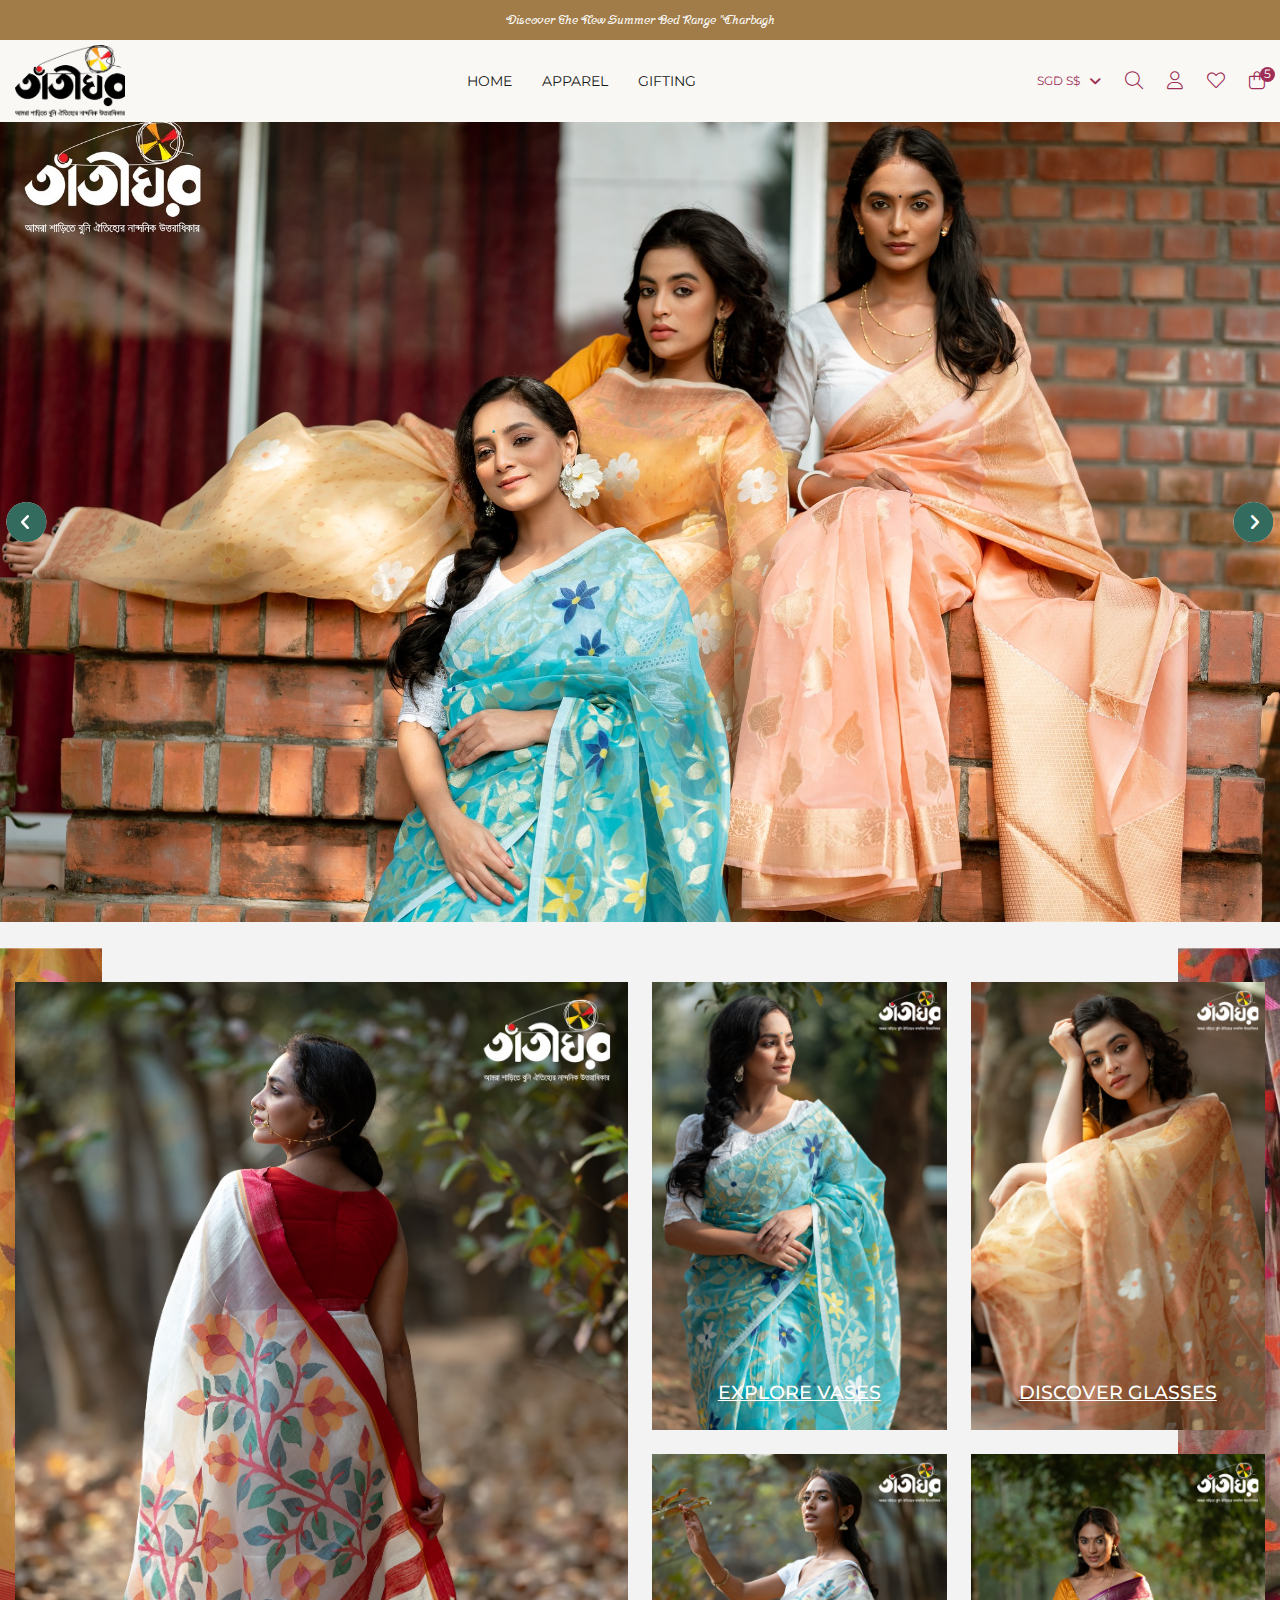
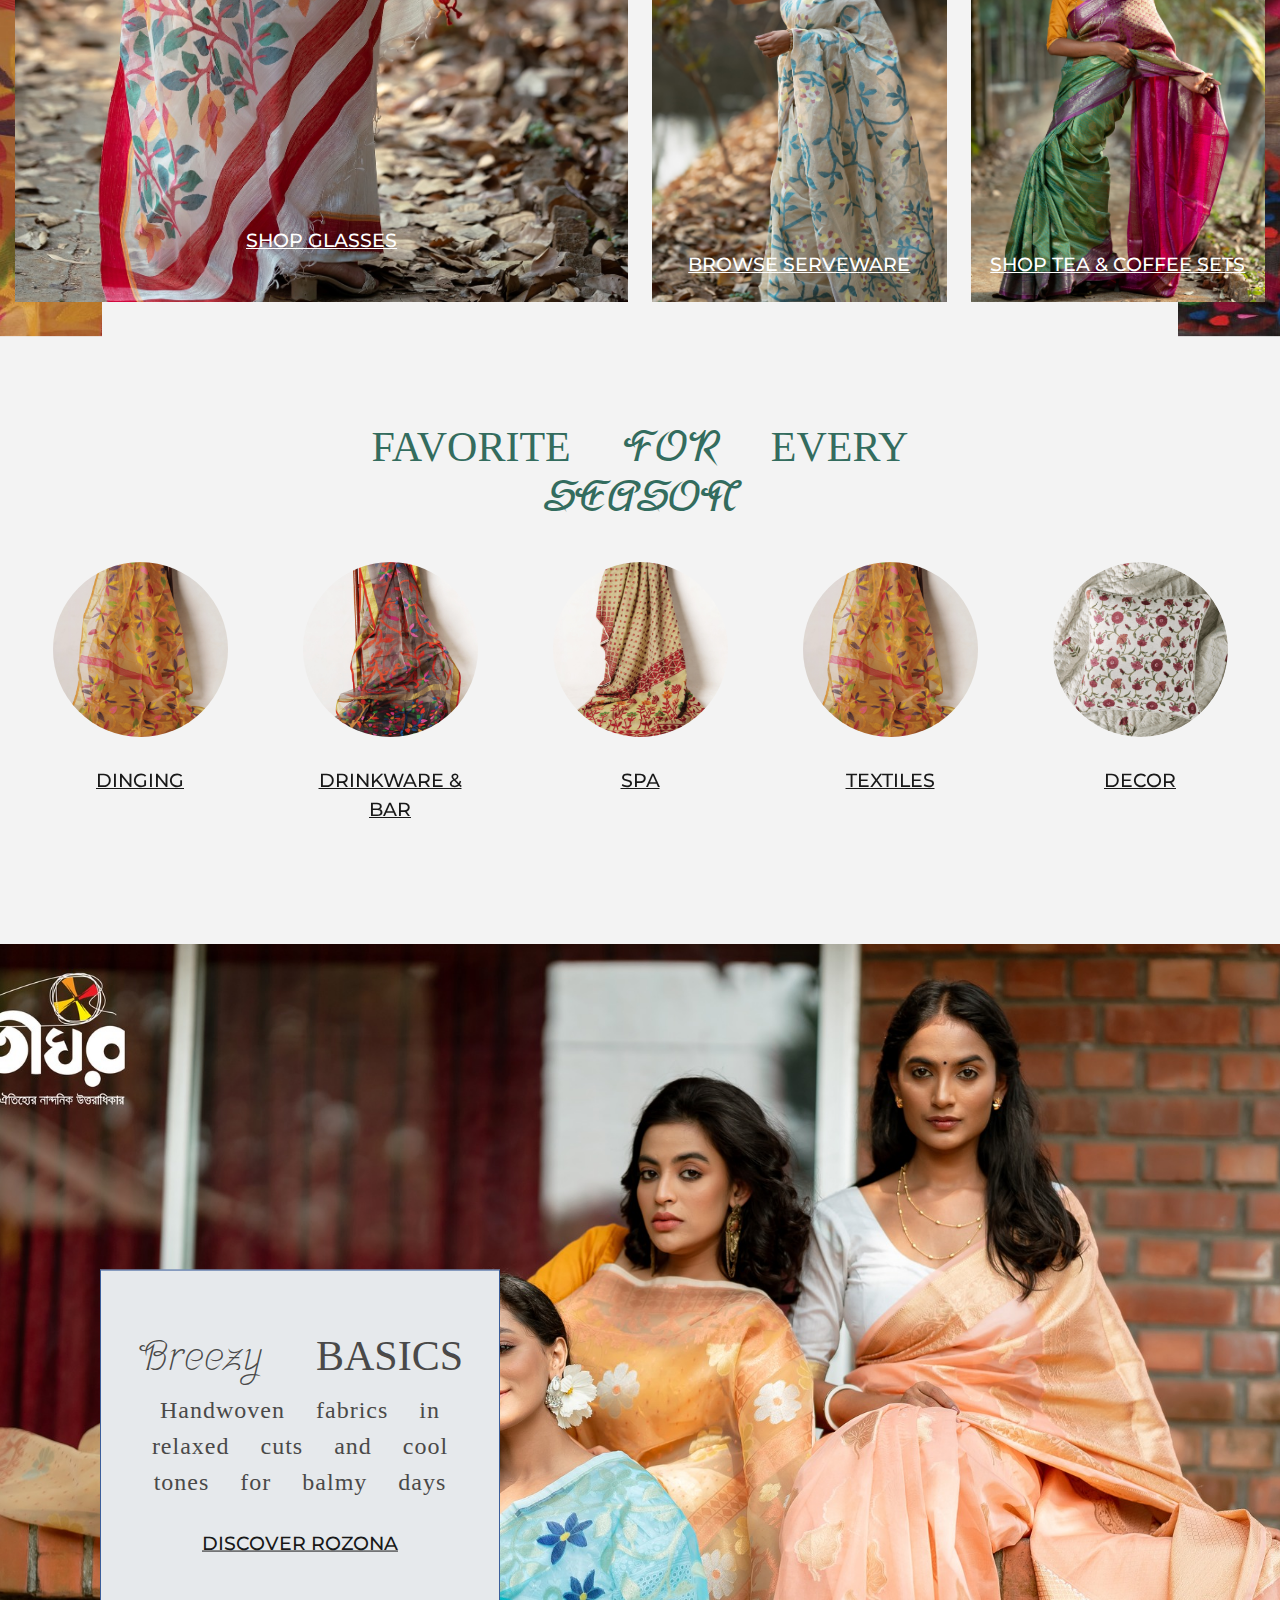
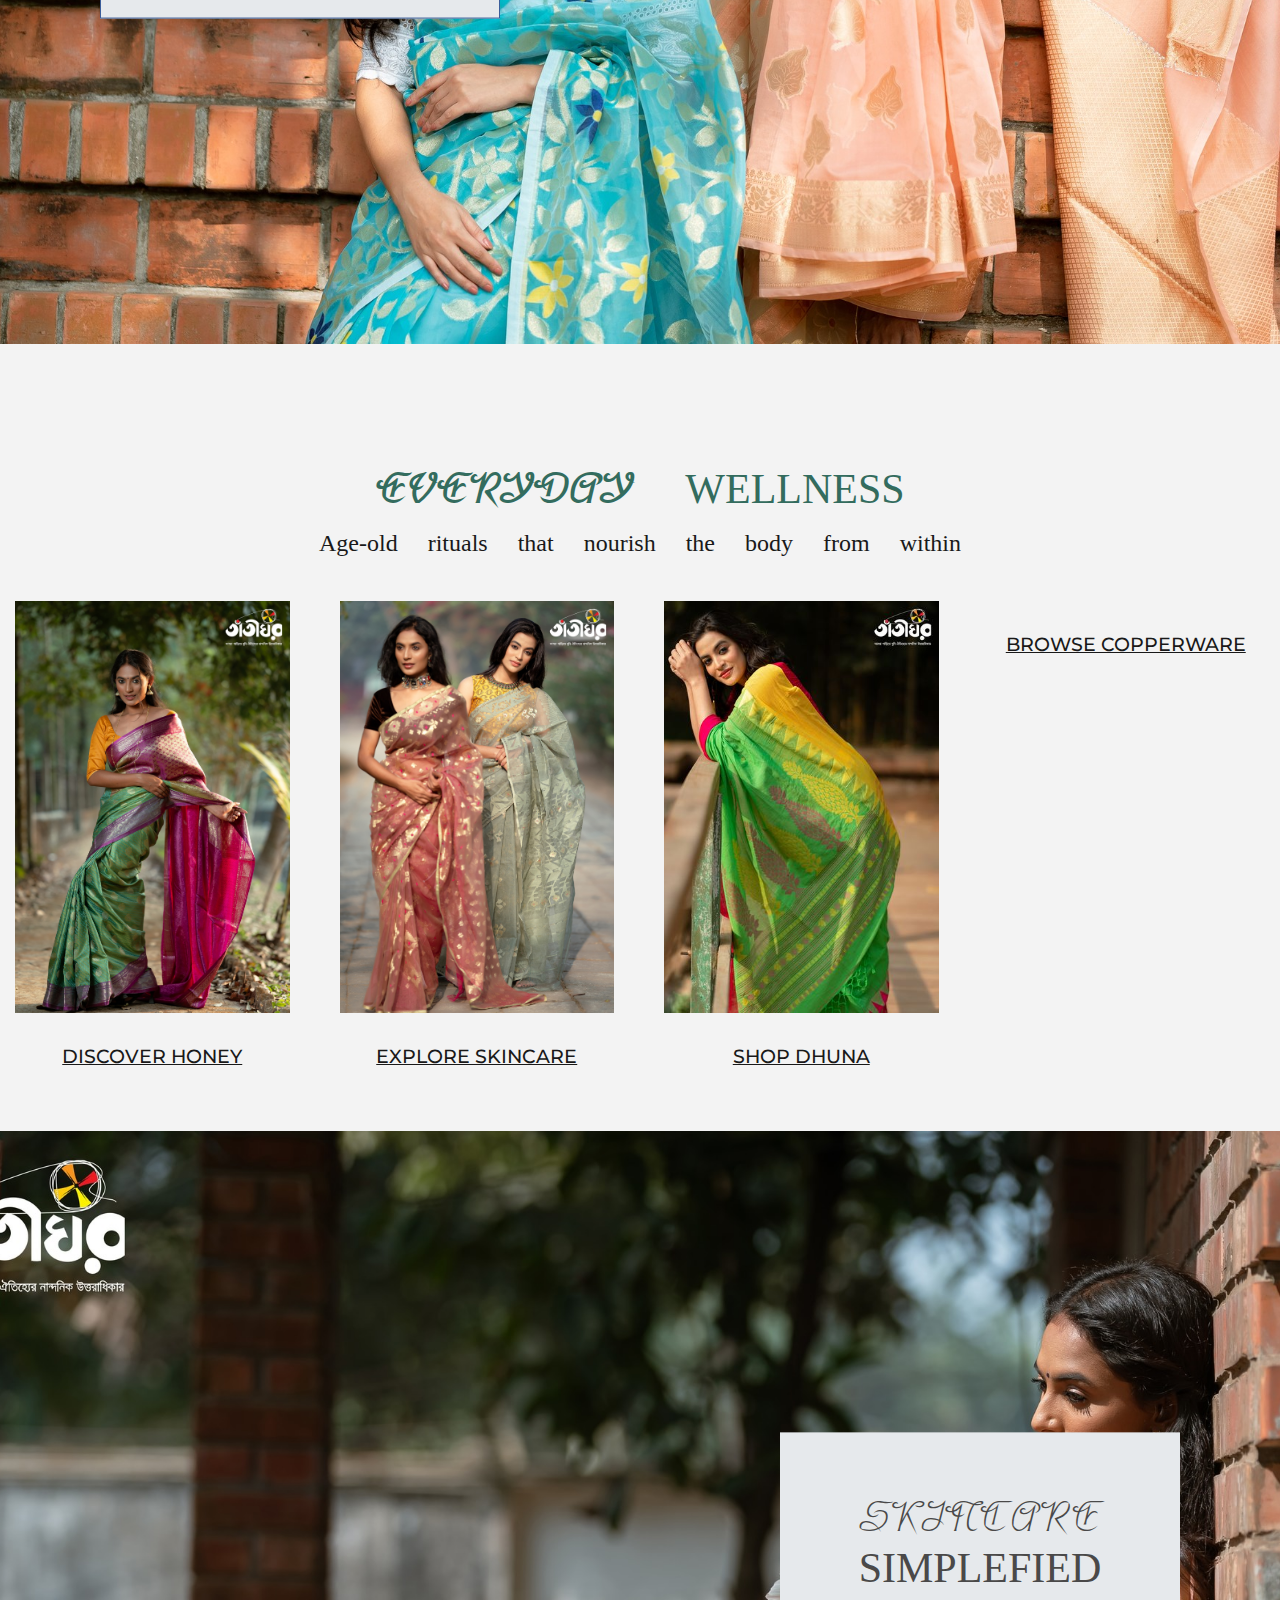
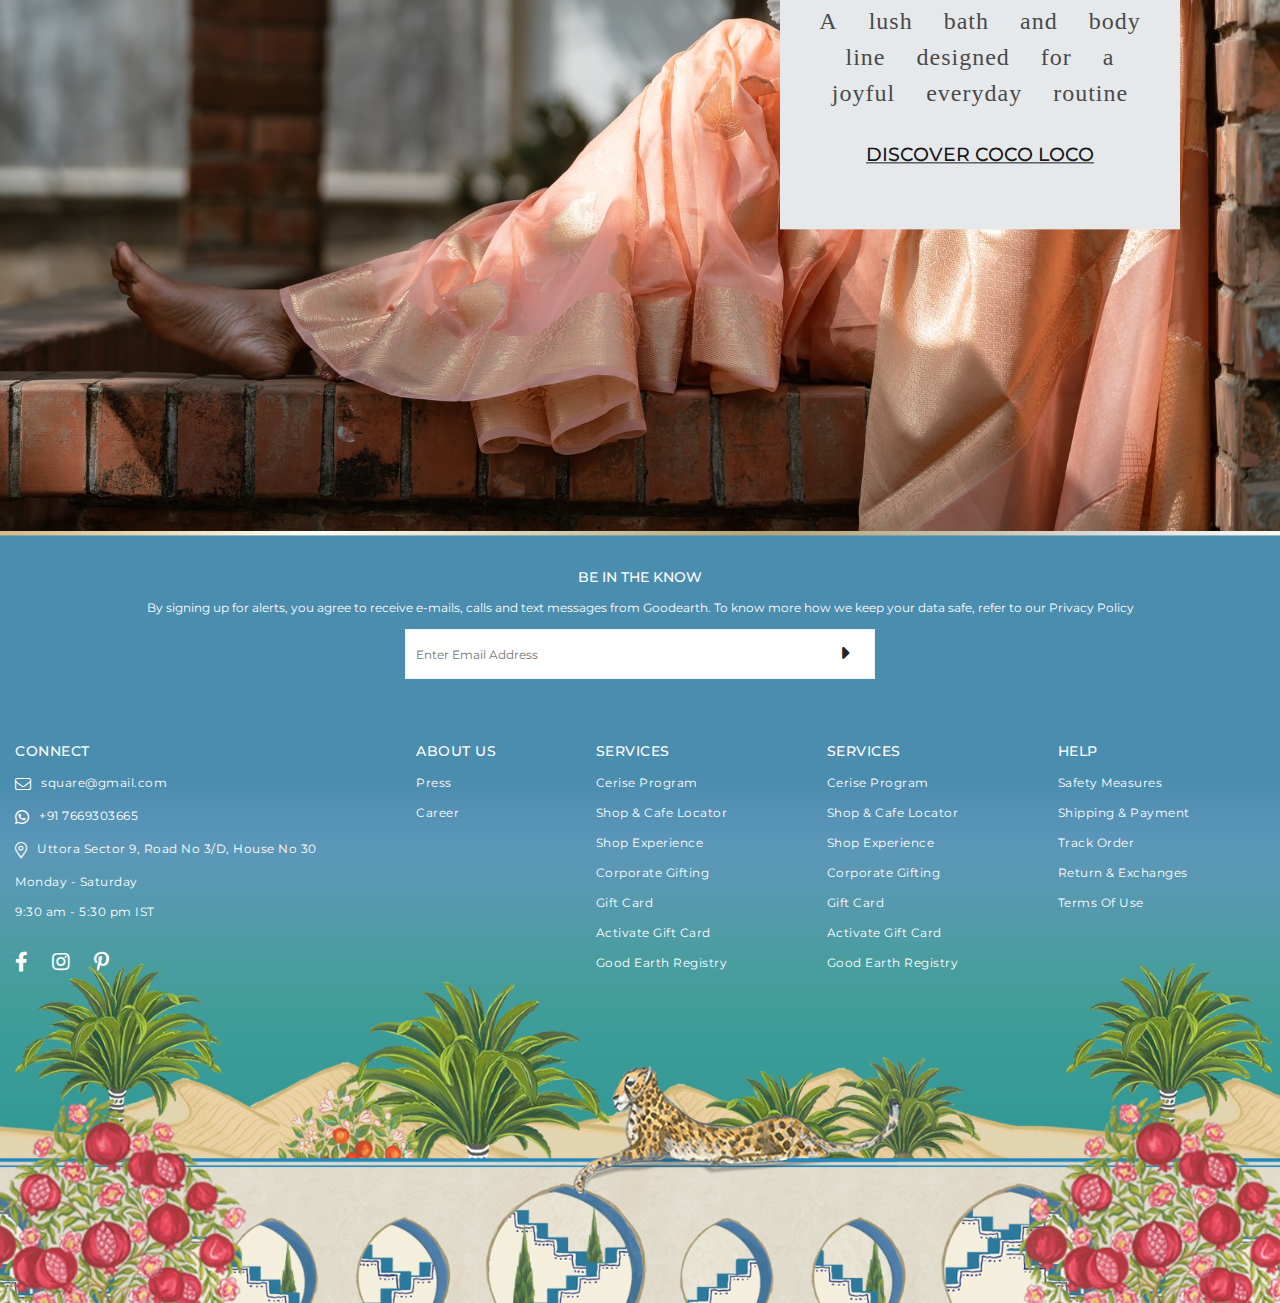
==== commit b14cc234: "image change" ====
--- a/index.html
+++ b/index.html
@@ -27,7 +27,6 @@
     </head>
 
     <body>
-        
         <!-- header section -->
         <header class="cls__header_section">
             <!-- header top -->
@@ -49,7 +48,7 @@
                         <!-- logo -->
                         <div class="cls__header_logo">
                             <a href="./index.html" class="cls__logo_image">
-                                <img src="assets/image/logo.svg" alt="">
+                                <img src="assets/image/tatighar/Tateeghar Logo-png.png" alt="">
                             </a>
                         </div>
                         <!-- nav -->
@@ -1018,11 +1017,11 @@
                 <div class="cls__banner_wrapper">
                     <!-- banner item -->
                     <a href="" class="cls__banner_item">
-                        <img src="assets/image/banner/Palmerai_Banner.jpg" alt="">
+                        <img src="assets/image/tatighar/334303083_947160836444826_5616624563323194614_n.jpg" alt="">
                     </a>
                     <!-- banner item -->
                     <a href="" class="cls__banner_item">
-                        <img src="assets/image/banner/new2.webp" alt="">
+                        <img src="assets/image/tatighar/345825172_772097261071502_2999974962903157380_n.jpg" alt="">
                     </a>
                 </div>
                 <div class="slideroffer_arrow"></div>
@@ -1033,10 +1032,10 @@
             <section class="cls__trending_section section_padding">
                 <!-- rending section shape -->
                 <div class="cls__trending_shape1">
-                    <img src="assets/image/tremding/leftshape.png" alt="">
+                    <img src="assets/image/tatighar/sideleft.jpg" alt="">
                 </div>
                 <div class="cls__trending_shape2">
-                    <img src="assets/image/tremding/rightshape.png" alt="">
+                    <img src="assets/image/tatighar/sideright.jpg" alt="">
                 </div>
                 <!-- container -->
                 <div class="cls__container">
@@ -1046,7 +1045,7 @@
                         <a href="" class="cls__trending_first_item">
                             <!-- trending image -->
                             <div class="cls__trending_item_image">
-                                <img src="assets/image/1777ec0d-4717-489a-8130-7d553c907aa322.jpg" alt="">
+                                <img src="assets/image/tatighar/1.jpg" alt="">
                             </div>
                              <!-- trending content -->
                              <div class="cls__trending_item_content">
@@ -1058,7 +1057,7 @@
                         <a href="" class="cls__trending_item">
                             <!-- trending image -->
                             <div class="cls__trending_item_image">
-                                <img src="assets/image/tremding/final2.jpg" alt="">
+                                <img src="assets/image/tatighar/2.jpg" alt="">
                             </div>
                             <!-- trending content -->
                             <div class="cls__trending_item_content">
@@ -1069,7 +1068,7 @@
                         <a href="" class="cls__trending_item">
                             <!-- trending image -->
                             <div class="cls__trending_item_image">
-                                <img src="assets/image/tremding/final3.jpg" alt="">
+                                <img src="assets/image/tatighar/3.jpg" alt="">
                             </div>
                             <!-- trending content -->
                             <div class="cls__trending_item_content">
@@ -1080,7 +1079,7 @@
                         <a href="" class="cls__trending_item">
                             <!-- trending image -->
                             <div class="cls__trending_item_image">
-                                <img src="assets/image/tremding/I00205651_S-1662462676_copy.jpg" alt="">
+                                <img src="assets/image/tatighar/4.jpg" alt="">
                             </div>
                             <!-- trending content -->
                             <div class="cls__trending_item_content">
@@ -1091,7 +1090,7 @@
                         <a href="" class="cls__trending_item">
                             <!-- trending image -->
                             <div class="cls__trending_item_image">
-                                <img src="assets/image/tremding/PRAN3112.jpg" alt="">
+                                <img src="assets/image/tatighar/5.jpg" alt="">
                             </div>
                             <!-- trending content -->
                             <div class="cls__trending_item_content">
@@ -1119,7 +1118,7 @@
                             <a href="" class="cls__categoryslider_item">
                                 <!-- cls__categoty_image -->
                                 <div class="cls__categoty_image">
-                                    <img src="assets/image/category/1114b4c6-45dd-4717-8d90-75c1ae1c6108.png" alt="">
+                                    <img src="assets/image/tatighar/75.jpg" alt="">
                                 </div>
                                 <!-- cls__categoty_title -->
                                 <p class="cls__categoty_title">DINGING</p>
@@ -1128,7 +1127,7 @@
                             <a href="" class="cls__categoryslider_item">
                                 <!-- cls__categoty_image -->
                                 <div class="cls__categoty_image">
-                                    <img src="assets/image/category/215353eb-fd55-402a-88c0-84cf7691d5da.png" alt="">
+                                    <img src="assets/image/tatighar/76.jpg" alt="">
                                 </div>
                                 <!-- cls__categoty_title -->
                                 <p class="cls__categoty_title">DRINKWARE & BAR</p>
@@ -1137,7 +1136,7 @@
                             <a href="" class="cls__categoryslider_item">
                                 <!-- cls__categoty_image -->
                                 <div class="cls__categoty_image">
-                                    <img src="assets/image/category/7a344ad5-a660-4182-83b5-47ca696ff9aa.png" alt="">
+                                    <img src="assets/image/tatighar/78.jpg" alt="">
                                 </div>
                                 <!-- cls__categoty_title -->
                                 <p class="cls__categoty_title">SPA</p>
@@ -1146,7 +1145,7 @@
                             <a href="" class="cls__categoryslider_item">
                                 <!-- cls__categoty_image -->
                                 <div class="cls__categoty_image">
-                                    <img src="assets/image/category/8b689392-88c9-45da-8f15-2842c9dd472c.png" alt="">
+                                    <img src="assets/image/tatighar/75.jpg" alt="">
                                 </div>
                                 <!-- cls__categoty_title -->
                                 <p class="cls__categoty_title">TEXTILES</p>
@@ -1155,7 +1154,7 @@
                             <a href="" class="cls__categoryslider_item">
                                 <!-- cls__categoty_image -->
                                 <div class="cls__categoty_image">
-                                    <img src="assets/image/category/b736b68b-2d00-44b3-8fef-1b1de973f156.png" alt="">
+                                    <img src="assets/image/category/7a344ad5-a660-4182-83b5-47ca696ff9aa.png" alt="">
                                 </div>
                                 <!-- cls__categoty_title -->
                                 <p class="cls__categoty_title">DECOR</p>
@@ -1170,7 +1169,7 @@
             <!-- banner section start -->
             <section class="section_padding cls__banner_add">
                 <div class="cls__banneradd_image">
-                    <img src="assets/image/4bce59cc-63f0-41a9-89b7-e4451e72714a.jpg" alt="">
+                    <img src="assets/image/tatighar/334303083_947160836444826_5616624563323194614_n.jpg" alt="">
                 </div>
                 <a href="" class="cls__banneradd_box">
                     <h1 class="cls__banneradd_title"><span>Breezy</span> BASICS</h1>
@@ -1195,7 +1194,7 @@
                         <div class="cls__daily_pcakge_item">
                             <!-- image -->
                             <div class="cls__daily_pcakge_image">
-                                <img src="assets/image/daily/10824a6f-a49a-4d5e-82f3-711495c83abf.jpg" alt="">
+                                <img src="assets/image/tatighar/5.jpg" alt="">
                             </div>
                             <!-- title -->
                             <p class="cls__categoty_title">DISCOVER HONEY</p>
@@ -1203,7 +1202,7 @@
                         <div class="cls__daily_pcakge_item">
                             <!-- image -->
                             <div class="cls__daily_pcakge_image">
-                                <img src="assets/image/daily/226e91e4-604e-4aff-8239-16f4ff951455.jpg" alt="">
+                                <img src="assets/image/tatighar/6.jpg" alt="">
                             </div>
                             <!-- title -->
                             <p class="cls__categoty_title">EXPLORE SKINCARE</p>
@@ -1211,7 +1210,7 @@
                         <div class="cls__daily_pcakge_item">
                             <!-- image -->
                             <div class="cls__daily_pcakge_image">
-                                <img src="assets/image/daily/301d5ef3-16c3-4618-88e5-2b2cd27a138c.jpg" alt="">
+                                <img src="assets/image/tatighar/7.jpg" alt="">
                             </div>
                             <!-- title -->
                             <p class="cls__categoty_title">SHOP DHUNA</p>
@@ -1219,7 +1218,7 @@
                         <div class="cls__daily_pcakge_item">
                             <!-- image -->
                             <div class="cls__daily_pcakge_image">
-                                <img src="assets/image/daily/6a7fe95e-397a-4293-8e07-5e9a4b0fe907.jpg" alt="">
+                                <img src="assets/image/tatighar/DSC00148.jpg" alt="">
                             </div>
                             <!-- title -->
                             <p class="cls__categoty_title">BROWSE COPPERWARE</p>
@@ -1232,7 +1231,7 @@
             <!-- banner section start -->
             <section class="cls__banner_add">
                 <div class="cls__banneradd_image">
-                    <img src="assets/image/1777ec0d-4717-489a-8130-7d553c907aa322.jpg" alt="">
+                    <img src="assets/image/tatighar/345825172_772097261071502_2999974962903157380_n.jpg" alt="">
                 </div>
                 <a href="" class="cls__banneradd_box cls__banneradd_boxTwo">
                     <h1 class="cls__banneradd_title"><span>SKINCARE</span> SIMPLEFIED</h1>
--- a/assets/css/global.css
+++ b/assets/css/global.css
@@ -125,4 +125,25 @@
     font-size: 24px;
     color: var(--text-color);
     font-weight: 300;
+}
+
+.cls__banneradd_image {
+    height: 1000px;
+}
+
+.cls__banneradd_image img{
+    height: 100%;
+}
+
+.cls__banner_item{
+    width: 100%;
+    height: 800px;
+}
+
+.cls__banner_item img{
+    height: 100%;
+}
+
+.cls__categoty_image img{
+    border-radius: 50%;
 }--- a/assets/css/main.css
+++ b/assets/css/main.css
@@ -29,8 +29,9 @@
     z-index: 12;
     width: 100%;
     background-color: #f9f8f5;
-    height: 50px;
-    position: relative;
+    min-height: 50px;
+    position: relative;
+    padding: 5px 0px;
 }
 
 .cls__header_logo{
@@ -586,18 +587,28 @@
     text-decoration: underline;
 }
 
-.cls__trending_shape1,
+/* .cls__trending_shape1,
 .cls__trending_shape2 {
     position: absolute;
     bottom: 0px;
     left: 0px;
     height: 100%;
     width: 13%;
-}
+} */
+
+.cls__trending_shape1, .cls__trending_shape2 {
+    position: absolute;
+    top: 50%;
+    left: 0px;
+    height: 95%;
+    width: 8%;
+    transform: translateY(-50%);
+}
+
 .cls__trending_shape1 img,
 .cls__trending_shape2 img{
     height: 100%;
-    object-fit: contain;
+    object-fit: cover;
 }
 
 .cls__trending_shape2{
@@ -827,4 +838,699 @@
 .cls__footer_social ul li a{
     font-size: 20px;
     color: var(--global-color);
-}+}
+
+/* filter product filter */
+
+.cls__filter_side .accordion-item{
+    border: unset;
+}
+.accordion-button{
+    border-radius: unset !important;
+    padding: 0px !important;
+}
+
+.cls__filter_side .accordion-button:focus {
+    z-index: 3;
+    outline: 0;
+    box-shadow: unset;
+}
+
+.accordion-body{
+    padding: 0px;
+}
+
+.cls__filterside_title{
+    font-size: 12px;
+    font-weight: 500;
+    color: #4C4C4C;
+    text-transform: uppercase;
+    padding-left: 0px;
+
+    letter-spacing: 0.5px;
+    line-height: 40px;
+    border-bottom: 1px solid #e6e6e6;
+}
+
+.cls__filter_side .accordion-button {
+    border-bottom: 1px solid #e6e6e6;
+    background: transparent !important;
+    font-size: 12px;
+    text-transform: uppercase;
+    line-height: 40px;
+    color: var(--primary-color);
+    box-shadow: unset;
+}
+
+.main__accordion_btn.accordion-button:not(.collapsed)::after {
+    background-image: url(../image/fliter/minus.png);
+    transform: var(--bs-accordion-btn-icon-transform);
+}
+.main__accordion_btn.accordion-button::after{
+    background-image: url(../image/fliter/plus.png)
+}
+
+.cls__filter_side .accordion{
+    --bs-accordion-bg: transparent;
+    --bs-accordion-btn-icon-width: 0.9rem !important;
+    --bs-accordion-btn-icon: url(../image/fliter/expand.png);
+    --bs-accordion-btn-active-icon: url(../image/fliter/collapse.png); 
+}
+
+.subaccordion_btn{
+    color: #212525 !important;
+}
+
+/* filter list */
+
+.filter_list {
+    display: flex;
+    flex-direction: column;
+    gap: 20px;
+    padding: 15px 0px;
+}
+
+.filter_list_item{
+    display: flex;
+    align-items: center;
+    justify-content: space-between;
+    gap: 5px;
+}
+
+.filter_checked{
+    display: flex;
+    align-items: center;
+    gap: 12px;     
+}
+
+.filter_checked span{
+    font-size: 12px;
+    font-weight: 400;
+    color: #191919;
+}
+
+.check_inner {
+    position: relative;
+    cursor: pointer;
+    height: 18px;
+    width: 18px;
+  }
+  
+  .check_inner input {
+    appearance: none;
+  }
+  
+.checkmark {
+    position: absolute;
+    top: 0;
+    left: 0;
+    height: 100%;
+    width: 100%;
+    border: 1px solid #9f9f9f;
+}
+  
+  .check_inner input:checked ~ .checkmark {
+    background-color: var(--main-color);
+    border: none;
+  }
+  
+  .checkmark:after {
+    content: "";
+    position: absolute;
+    display: none;
+  }
+  
+  .check_inner input:checked ~ .checkmark:after {
+    display: block;
+  }
+
+  .check_inner .checkmark:after {
+    left: 50%;
+    top: 50%;
+    transform: translate(-50%, -50%) rotate(45deg);
+    width: 5px;
+    height: 10px;
+    border: solid white;
+    border-width: 0 2px 2px 0;
+}
+
+.white .checkmark:after {
+    border: solid black;
+    border-width: 0 2px 2px 0;
+}
+
+.checkmark__color {
+    height: 20px;
+    width: 20px;
+    border-radius: 50%;
+}
+
+.checkmark__color .checkmark{
+    border: none;
+}
+
+.checkmark__color .checkmark::before {
+    height: calc(100% + 6px);
+    width: calc(100% + 6px);
+    position: absolute;
+    content: "";
+    border: 1px solid;
+    border-radius: 50%;
+    top: 50%;
+    left: 50%;
+    transform: translate(-50%, -50%);
+    display: none;
+}
+
+.check_inner input:checked ~ .checkmark::before  {
+    display: block;
+  }
+
+
+.checkmark__color input:checked ~ .checkmark{
+    background: transparent;
+}
+
+.white{
+    background: #FFFFFF;
+}
+
+.pink{
+    background: #C63870;
+}
+
+.blue{
+    background: #00425B;
+}
+
+.green{
+    background: #7DC094;
+}
+
+.nature{
+    background: #D7CCC8;
+}
+
+.black{
+    background: #000000;
+}
+
+.multi{
+    background: url(../image/fliter/multiColour.776b69ea7ea336453c5b07ddd35bb6d2.svg);
+}
+
+.red{
+    background: #B12027;
+}
+
+.metalic{
+    background: #A67C47;
+}
+
+.filesize__wrapper{
+    display: flex;
+    align-items: center;
+    padding: 15px 0;
+    flex-wrap: wrap;
+}
+
+.size__checkinner input{
+    appearance: none;
+}
+
+.size__checkinner input:checked ~ .sizecheck{
+    border: 1px solid var(--main-color);
+    background: var(--bg-color);
+}
+
+.sizecheck {
+    background: #efede6;
+    display: inline-block;
+    text-align: center;
+    min-width: 40px;
+    border-radius: 12px;
+    color: #4c4c4c;
+    font-weight: 400;
+    font-size: 12px;
+    margin: 0 10px 10px 0;
+    padding: 0 5px;
+    cursor: pointer;
+    border: 1px solid #E5E5E5;
+    line-height: 40px;
+    padding: 0 5px;
+    letter-spacing: 0.36px;
+    position: relative;
+    min-height: 40px;
+}
+
+/* filter */
+
+.cls__filter_wrapper{
+    display: flex;
+    align-items: flex-start;
+    justify-content: space-between;
+    gap: 24px;
+    position: relative;
+}
+
+.cls__filter_side{
+    width: 400px;
+    position: fixed;
+    top: 0px;
+    left: -100%;
+    background: var(--global-color);
+    height: calc(100vh - 50px);
+    overflow-y: auto;
+    z-index: 999;
+    transition: var(--transition);
+    padding: 20px;
+}
+
+.cls__filter_content {
+    width: 100%;
+}
+
+.cls__filter_header {
+    border-bottom: 1px solid #e6e6e6;
+    padding: 8px 0px;
+    height: 40px;
+    display: flex;
+    align-items: center;
+}
+
+.cls__filter_found {
+    font-size: 12px;
+    font-weight: 500;
+    color: #4C4C4C;
+    text-transform: uppercase;
+    line-height: 23px;
+}
+
+.product__viewBtn_wrapper{
+    display: flex;
+    align-items: center;
+    justify-content: flex-end;
+    gap: 12px;
+}
+
+.product__viewBtn{
+    position: relative;
+    border: 1px solid currentcolor;
+    color: #878787;
+    height: 26px;
+    transition: .25s;
+    width: 29px;
+}
+
+.product__viewBtn_line:before {
+    content: "";
+    position: absolute;
+    top: 2px;
+    left: 2px;
+    width: 10px;
+    height: 20px;
+    background: currentcolor;
+    background: #878787;
+    transition: .3s;
+    box-shadow: 13px 0 0 #878787,13px 0 0 #878787;
+}
+
+.two__line {
+    width: 42px;
+}
+
+.two__line .product__viewBtn_line::before{
+    box-shadow: 13px 0 0 #878787,26px 0 0 #878787;
+}
+
+.three__line .product__viewBtn_line::before{
+    box-shadow: 13px 0 0 #878787,26px 0 0 #878787,39px 0 0 #878787;
+}
+
+.three__line {
+    width: 55px;
+}
+
+.product__viewBtn:hover .product__viewBtn_line::before{
+    box-shadow: 13px 0 0 #000000,13px 0 0 #000000;
+    background: #000000;
+}
+
+.two__line:hover .product__viewBtn_line::before{
+    box-shadow: 13px 0 0 #000000,26px 0 0 #000000;
+    background: #000000;
+}
+
+.three__line:hover .product__viewBtn_line::before{
+    box-shadow: 13px 0 0 #000000,26px 0 0 #000000,39px 0 0 #000000;
+    background: #000000;
+}
+
+.cls__filter_body{
+    padding: 20px;
+}
+
+.cls__filterproduct_wrapper{
+    display: grid;
+    grid-template-columns: repeat(4, 1fr);
+    gap: 24px;
+}
+
+.cls__filterproduct_wrapper .cls__product {
+    height: 100%;
+    display: flex;
+    flex-direction: column;
+}
+
+.cls__product_thumb {
+    border: 1px solid #eee;
+    box-shadow: 0 0 12px rgba(0,0,0,.12);
+    position: relative;
+    flex: 1;
+    overflow: hidden;
+}
+
+.cls__product_image{
+    transition: var(--transition);
+}
+
+.cls__product_image img {
+    object-fit: cover;
+    height: 100%;
+}
+
+.cls__product_hover_image{
+    transition: opacity .5s,transform 2s cubic-bezier(0,0,.44,1.18),-webkit-transform 2s cubic-bezier(0,0,.44,1.18);
+    position: absolute;
+    top: 0px;
+    left: 0px;
+    height: 100%;
+    width: 100%;
+    visibility: hidden;
+    opacity: 0;
+    transform: scale(1);
+}
+
+.cls__filterproduct_wrapper .cls__product:hover .cls__product_hover_image{
+    visibility: visible;
+    opacity: 1;
+    transform: scale(1.2);
+}
+
+.cls__product_hover_image img{
+    object-fit: cover;
+}
+
+.cls__productfil_btn {
+    position: absolute;
+    max-width: 100%;
+    top: 45%;
+    left: 50%;
+    transform: translate(-50%,-50%);
+    z-index: 50;
+    white-space: nowrap;
+    opacity: 0;
+    visibility: hidden;
+    transition: all linear 0.3s;
+    border: 1px solid rgb(25 25 25 / 20%);
+
+}
+
+.cls__filterproduct_wrapper .cls__product:hover .cls__productfil_btn{
+    top: 50%;
+    opacity: 1;
+    visibility: visible;
+}
+
+.cls__product_btn_wrapper{
+    display: flex;
+}
+
+.cls__product_btn_wrapper a {
+    height: 45px;
+    width: 50px;
+    display: grid;
+    place-content: center;
+    background: var(--global-color);
+    color: var(--text-color);
+}
+
+.cls__product_btn_wrapper a i{
+    font-weight: 300;
+}
+
+.cls__product_btn_wrapper a:hover{
+    background: var(--text-color);
+    color: var(--global-color);
+}
+
+.product_wish_list{
+    position: absolute;
+    top: 20px;
+    left: 20px;
+    cursor: pointer;
+    opacity: 0;
+    visibility: hidden;
+    transition: var(--transition);
+}
+
+.cls__filterproduct_wrapper .cls__product:hover .product_wish_list{
+    opacity: 1;
+    visibility: visible;
+}
+
+.product_wish_list i{
+    font-weight: 300;
+    color: #878787;
+}
+
+.cls__product_content{
+    padding: 15px;
+    text-align: center;
+}
+
+.cls__product_title {
+    color: #222;
+    font-size: 14px;
+    font-weight: 500;
+    text-transform: capitalize;
+    display: -webkit-box;
+    overflow: hidden;
+    -webkit-line-clamp: 1;
+    -webkit-box-orient: vertical;
+}
+
+.cls__product_price{
+    font-size: 14px;
+    font-weight: bold;
+    color: #696969;
+}
+
+.modal-dialog{
+    max-width: 1040px;
+    width: 100%;
+}
+
+.modal-content {
+    height: 768px;
+    border-radius: 0px;
+}
+
+.cls__modal_wrapper {
+    display: flex;
+    align-items: stretch;
+    justify-content: space-between;
+    height: 100%;
+}
+
+.cls__modal_thumb {
+    width: 56%;
+    height: 100%;
+    position: relative;
+}
+
+.cls_modal_thumb_image{
+    height: 100%;
+}
+
+.cls_modal_thumb_image img{
+    height: 100%;
+    object-fit: cover;
+}
+
+.cls__modal_content {
+    overflow-y: auto;
+    width: 44%;
+    padding: 40px 20px;
+}
+
+.cls_modal_product_title,
+.product_size{
+    color: #222;
+    margin-bottom: 10px!important;
+    font-weight: 600;
+    font-size: 18px;
+    display: inline-block;
+}
+
+.modal_product_price {
+    margin-bottom: 20px;
+    font-size: 20px;
+    line-height: 22px;
+    color: #696969;
+    font-weight: 500;
+}
+
+.product__policy,
+.product_descreption,
+.product__postedin,
+.product__tag {
+    color: #000;
+    margin-bottom: 20px;
+    font-size: 13px;
+    font-weight: 500;
+}
+
+.product_size{
+    font-size: 14px;
+}
+
+.product__postedin p {
+    line-height: 24px;
+    font-size: 13px;
+    margin-top: 20px;
+}
+
+.product__sizelist {
+    margin-bottom: 20px;
+    display: flex;
+    align-items: center;
+    gap: 4px;
+}
+
+.product__sizelist li{
+    margin: 3px;
+    border-radius: 40px;
+    border: 1px solid #ddd;
+    padding: 5px;
+    max-width: 100%;
+    display: inline-block;
+    cursor: pointer;
+    font-weight: 600;
+}
+
+.product__sizelist li.active {
+    background: var(--primary-color);
+    color: var(--global-color);
+    font-weight: 400;
+}
+
+.product__sizelist li span {
+    font-size: 14px;
+    padding: 0;
+    display: block;
+    min-width: 18px;
+    min-height: 18px;
+    line-height: 18px;
+    border-radius: 40px;
+    text-align: center;
+}
+
+.cls__modal_addBtn {
+    color: var(--global-color);
+    background: var(--primary-color);
+    font-weight: 500;
+    font-size: 12px;
+    padding: 5px 14px;
+    line-height: 18px;
+    margin-top: -2px;
+    transition: all .5s ease-in-out;
+}
+
+.moveBtn{
+   animation: moveButton 0.3s infinite linear; 
+}
+
+@keyframes moveButton{
+    0%{
+        transform: translateX(0px);
+    }
+    15%{
+        transform: translateX(-10px);
+    }
+    30%{
+        transform: translateX(0px);
+    }
+    45%{
+        transform: translateX(10px);
+    }
+    60%{
+        transform: translateX(0px);
+    }
+    75%{
+        transform: translateX(-10px);
+    }
+    90%{
+        transform: translateX(0px);
+    }
+    100%{
+        transform: translateX(10px);
+    }
+}
+
+.modal__wish{
+    background: #f2f2f2;
+    width: 28px;
+    display: grid;
+    place-content: center;
+    cursor: pointer;
+    font-size: 17px;
+}
+
+.modal__wish i{
+    font-weight: 300;
+}
+
+.view__details_btn{
+    font-size: 14px;
+    color: var(--text-color);
+    font-weight: 600;
+    display: flex;
+    gap: 6px;
+}
+
+.view__details_btn span{
+    transition: var(--transition);
+    display: block;
+}
+
+.arrow__details{
+    transition: var(--transition);
+}
+
+
+.view__details_btn:hover .arrow__details{
+    transform: translateX(4px);
+}
+
+@media(max-width: 768px){
+    .cls__modal_wrapper {
+        height: auto;
+        flex-direction: column;
+    }
+
+    .cls__modal_thumb {
+        width: 100%;
+        height: auto;
+    }
+
+    .cls__modal_content {
+        overflow-y: unset;
+        width: 100%;
+        padding: 40px 20px;
+    }
+
+    .modal-content {
+        height: auto;
+    }
+}
--- a/assets/css/responsive.css
+++ b/assets/css/responsive.css
@@ -141,6 +141,9 @@
     .cls__daily_pcakge_item {
         width: calc(25% - 38px);
     }
+    .cls__filter_side{
+        height: 100vh;
+    }
 }
 
 /* 1240 */
@@ -166,5 +169,19 @@
     .cls__footer_content{
         background-image: url(../image/footer/Footer-Tangier1.jpg);
     }
+
+    .cls__filter_side{
+        width: 400px;
+        position: sticky;
+        top: 100px;
+        background: transparent;
+        height: auto !important;
+        z-index: auto;
+        padding: 0px;
+        overflow-y: unset;
+    }
     
+    .cls__filter_content {
+        width: calc(100% - 424px);
+    }
 }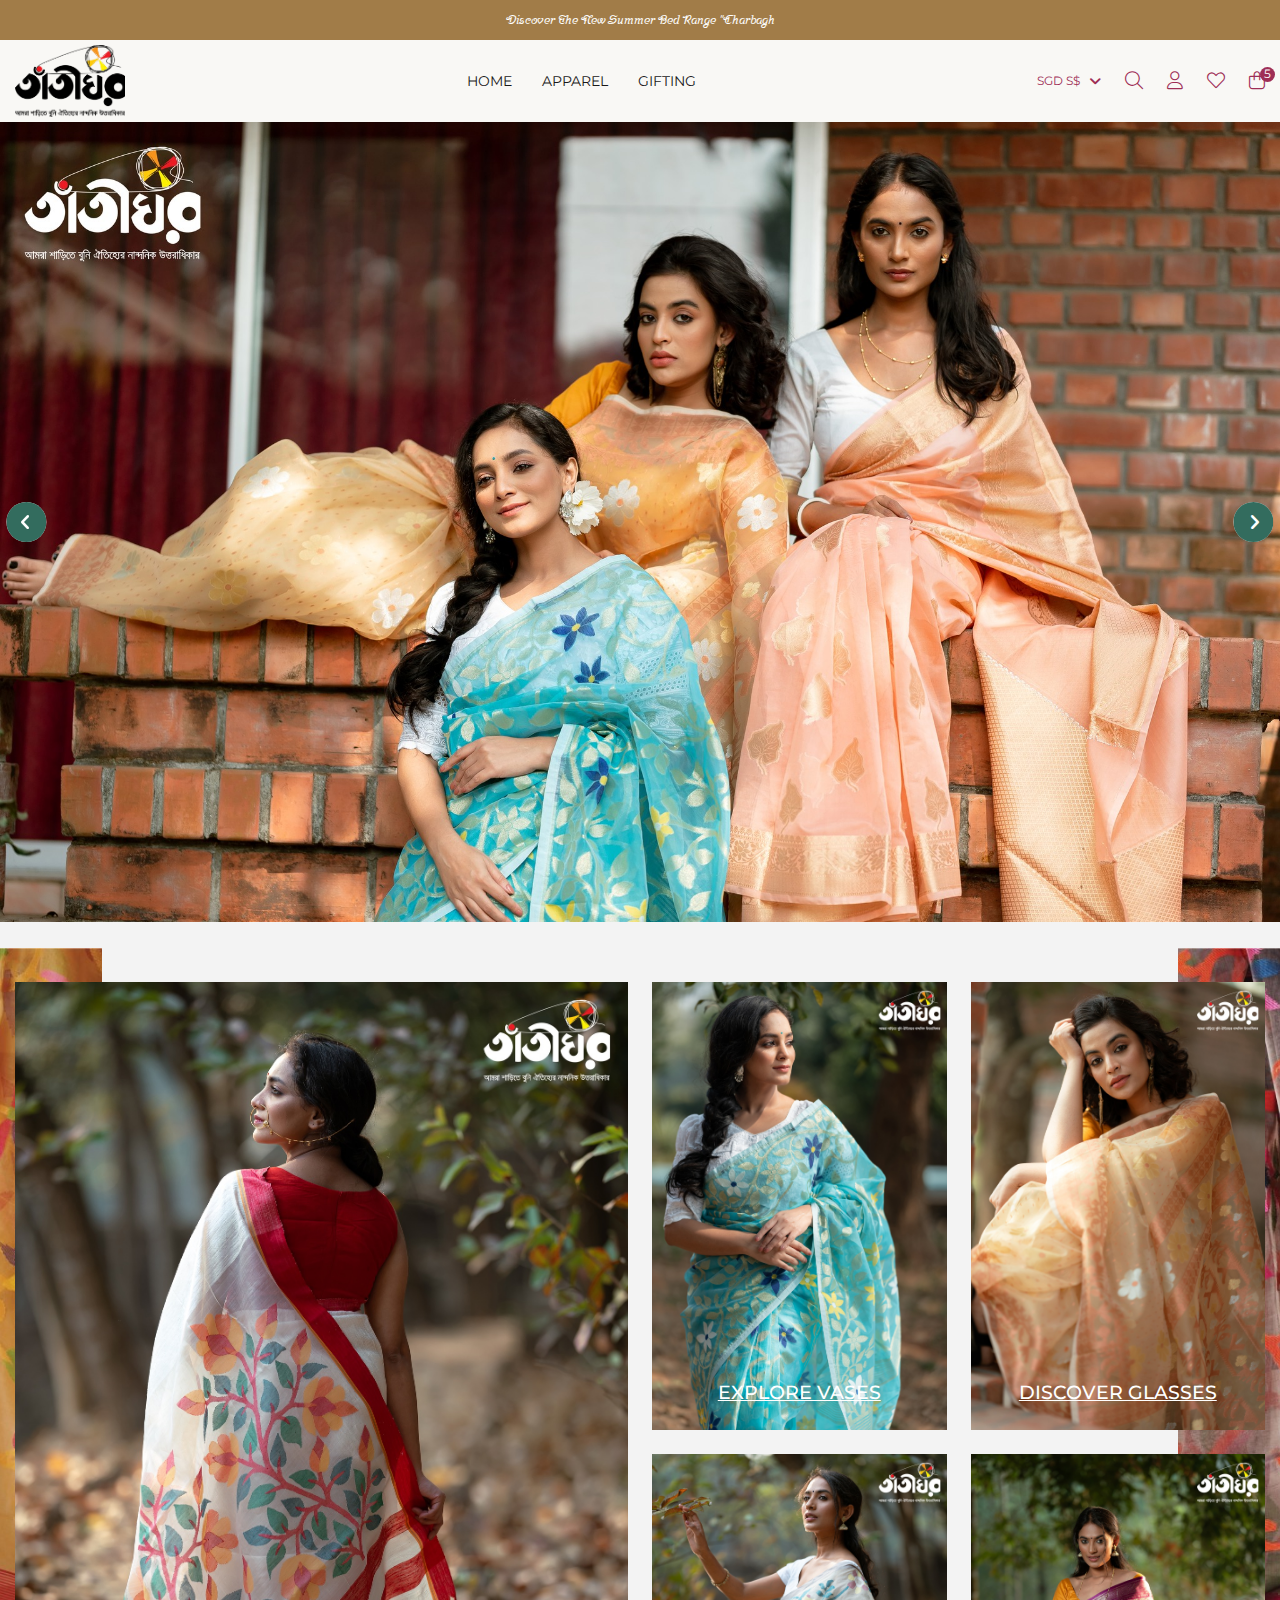
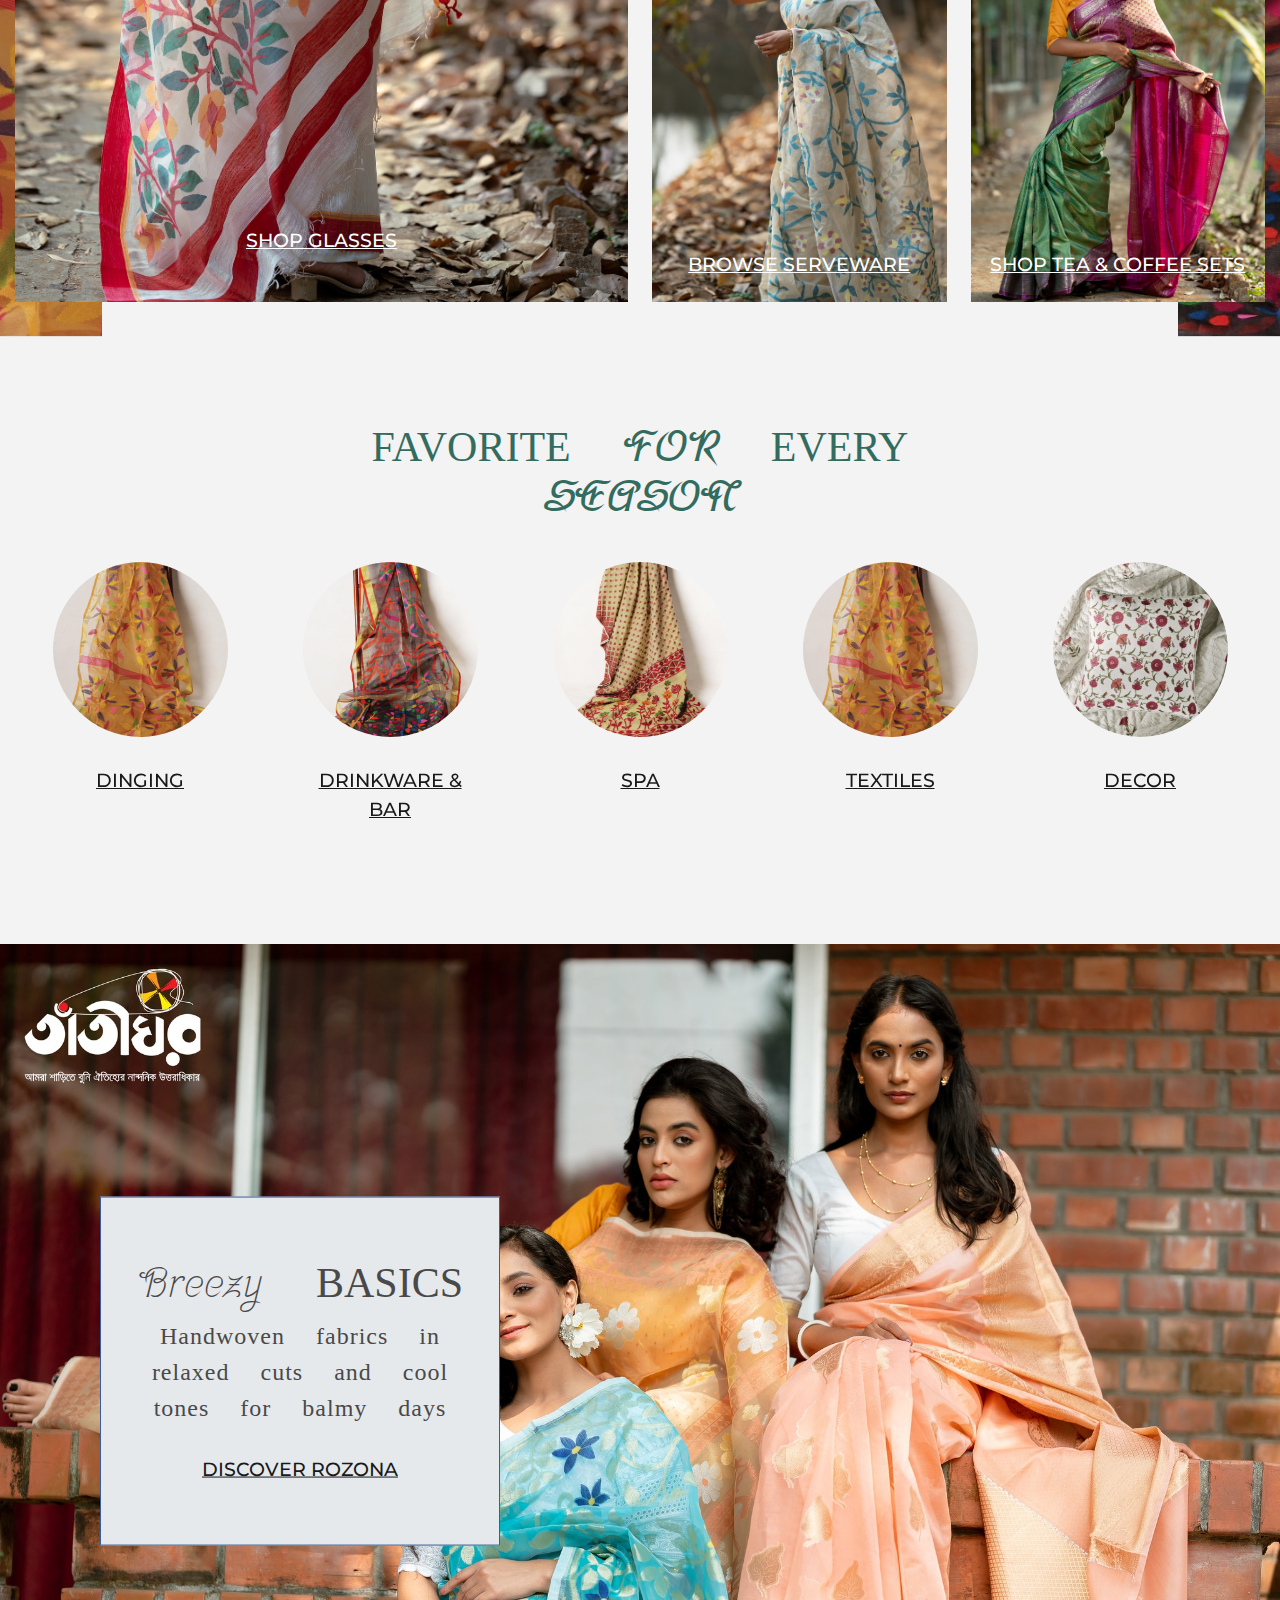
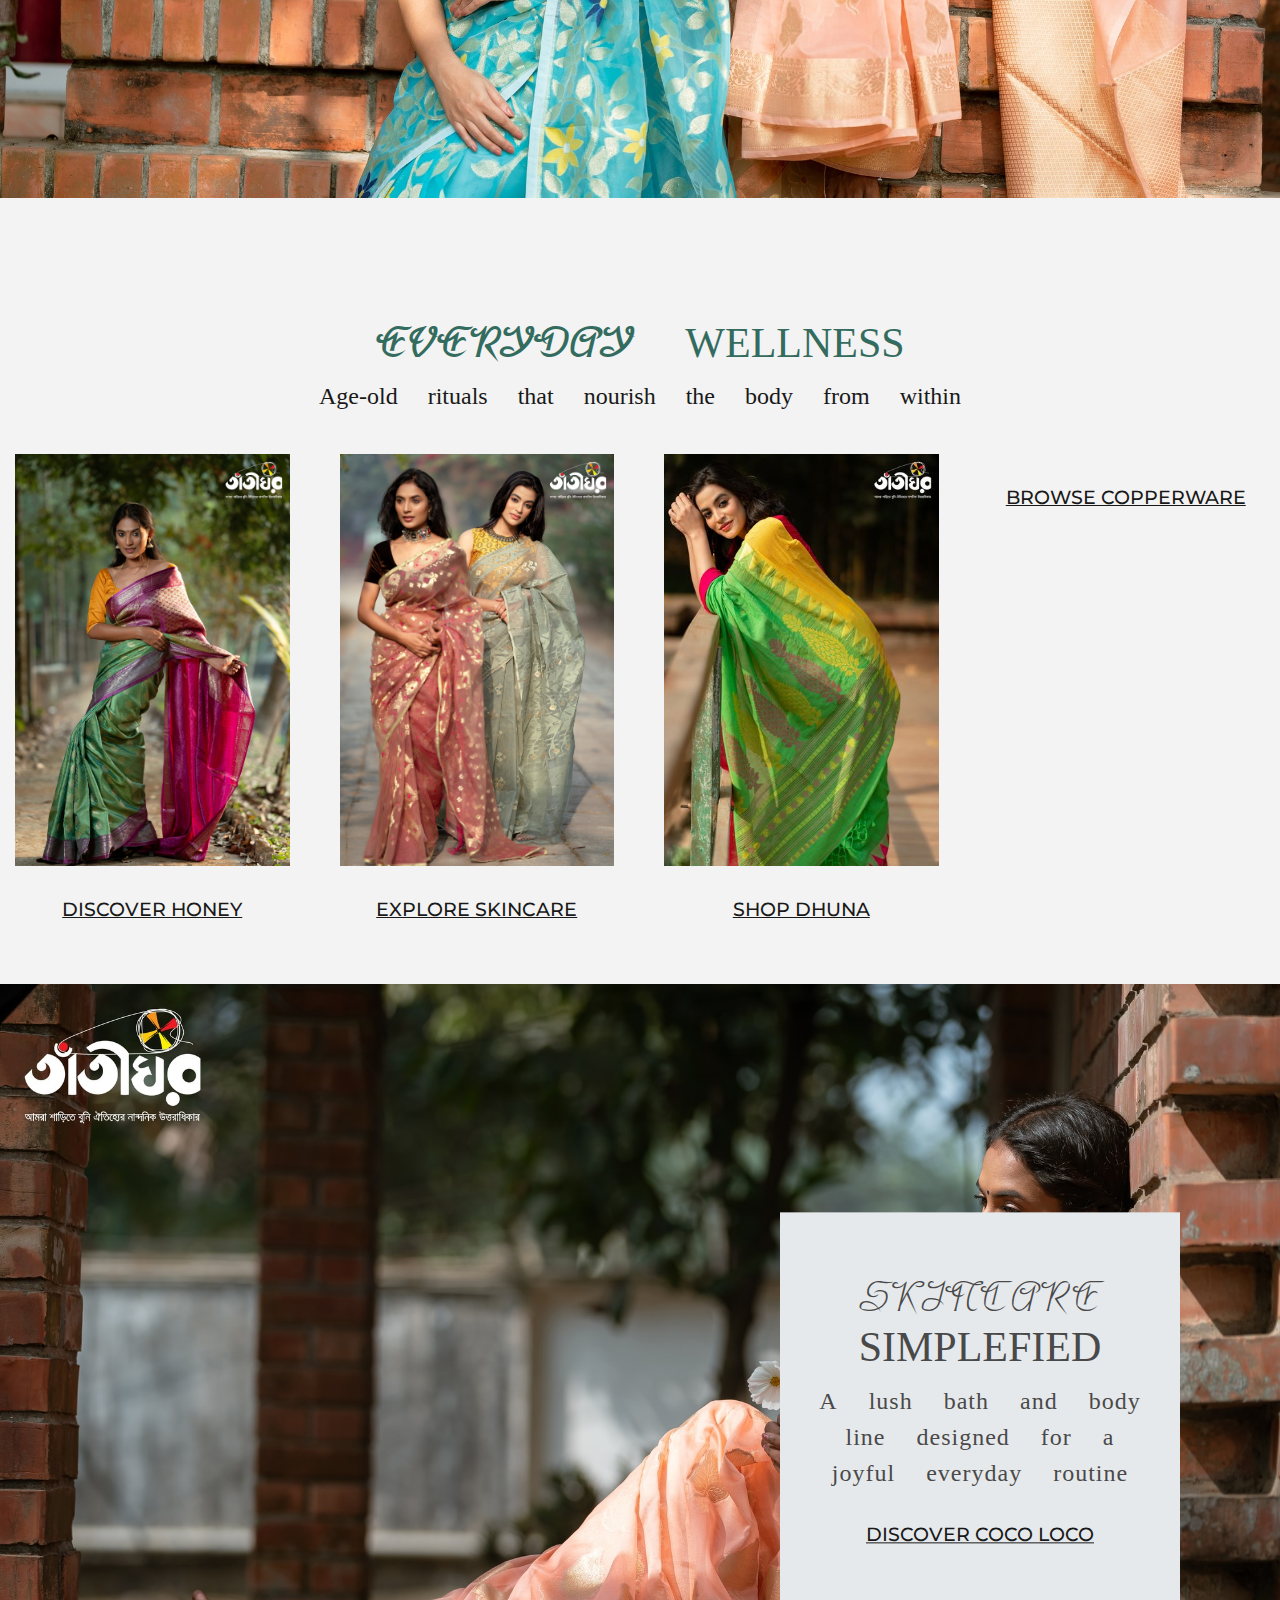
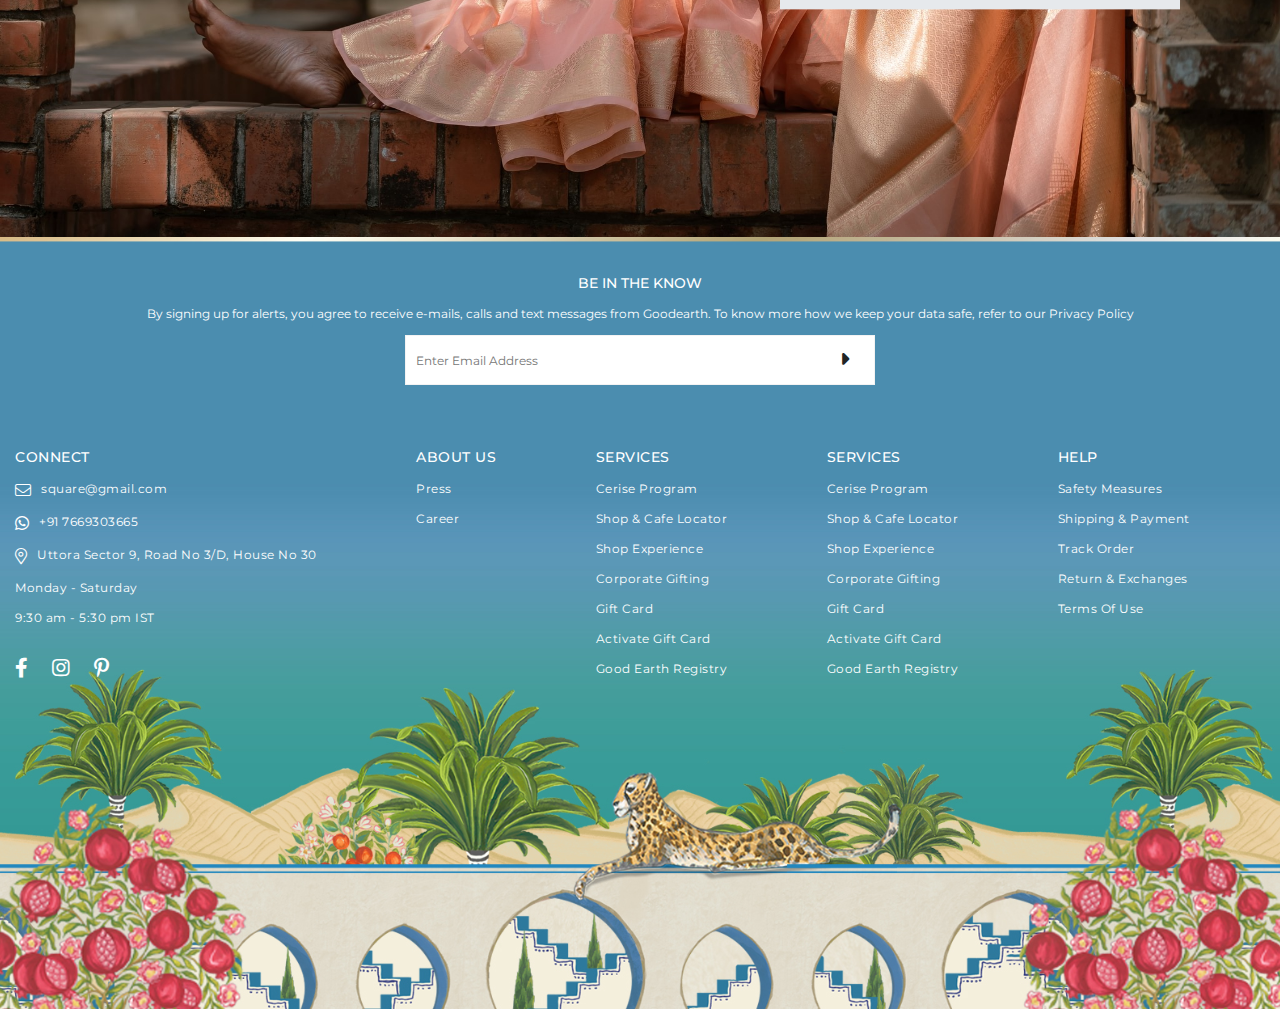
==== commit 684f623f: "product page" ====
--- a/index.html
+++ b/index.html
@@ -55,7 +55,7 @@
                         <div class="cls__nav d-none d-lg-block">
                             <ul>
                                 <li>
-                                    <a href="">HOME</a>
+                                    <a href="./filter.html">HOME</a>
                                     <!-- mega menu -->
                                     <div class="cls__mega_menu">
                                         <div class="cls__megha_content">
@@ -67,7 +67,7 @@
                                                     <div class="cls__megha_item_content cls__padding_ten">
                                                         <h4 class="cls_megha_title">TANGIER</h4>
                                                         <!-- header image -->
-                                                        <a href="" class="cls__megha_imgae">
+                                                        <a href="./filter.html" class="cls__megha_imgae">
                                                             <img src="assets/image/header/44543MicrosoftTeams-image.png" alt="">
                                                             <p class="cls__header_imgae_text">Shop Mirage</p>
                                                         </a>
@@ -79,17 +79,17 @@
                                                     <div class="cls__megha_item_content cls__padding_twenty">
                                                         <h4 class="cls_megha_title">TANGIER</h4>
                                                         <!-- header image -->
-                                                        <a href="" class="cls__megha_imgae">
+                                                        <a href="./filter.html" class="cls__megha_imgae">
                                                             <img src="assets/image/header/52200833347.jpg" alt="">
                                                             <p class="cls__header_imgae_text">Shop Mirage</p>
                                                         </a>
                                                         <!-- header image -->
-                                                        <a href="" class="cls__megha_imgae">
+                                                        <a href="./filter.html" class="cls__megha_imgae">
                                                             <img src="assets/image/header/978535.jpg" alt="">
                                                             <p class="cls__header_imgae_text">Shop Mirage</p>
                                                         </a>
                                                         <!-- header image -->
-                                                        <a href="" class="cls__megha_imgae">
+                                                        <a href="./filter.html" class="cls__megha_imgae">
                                                             <img src="assets/image/header/86783Menu-Coco-Loco.jpg" alt="">
                                                             <p class="cls__header_imgae_text">Shop Mirage</p>
                                                         </a>
@@ -105,22 +105,22 @@
                                                             <!-- navblock list -->
                                                             <ul class="cls__navblock_list">
                                                                 <li>
-                                                                    <a href="">Design Collection</a>
-                                                                </li>
-                                                                <li>
-                                                                    <a href="">Dinnerware</a>
-                                                                </li>
-                                                                <li>
-                                                                    <a href="">Cutlery</a>
-                                                                </li>
-                                                                <li>
-                                                                    <a href="">Serveware</a>
-                                                                </li>
-                                                                <li>
-                                                                    <a href="">Table Linen</a>
-                                                                </li>
-                                                                <li>
-                                                                    <a href="">DRINKWARE & BAR</a>
+                                                                    <a href="./filter.html">Design Collection</a>
+                                                                </li>
+                                                                <li>
+                                                                    <a href="./filter.html">Dinnerware</a>
+                                                                </li>
+                                                                <li>
+                                                                    <a href="./filter.html">Cutlery</a>
+                                                                </li>
+                                                                <li>
+                                                                    <a href="./filter.html">Serveware</a>
+                                                                </li>
+                                                                <li>
+                                                                    <a href="./filter.html">Table Linen</a>
+                                                                </li>
+                                                                <li>
+                                                                    <a href="./filter.html">DRINKWARE & BAR</a>
                                                                 </li>
                                                             </ul>
                                                         </div>
@@ -130,22 +130,22 @@
                                                             <!-- navblock list -->
                                                             <ul class="cls__navblock_list">
                                                                 <li>
-                                                                    <a href="">Tea & Coffee Sets</a>
-                                                                </li>
-                                                                <li>
-                                                                    <a href="">Mugs</a>
-                                                                </li>
-                                                                <li>
-                                                                    <a href="">Glasses</a>
-                                                                </li>
-                                                                <li>
-                                                                    <a href="">Barware</a>
-                                                                </li>
-                                                                <li>
-                                                                    <a href="">Trays</a>
-                                                                </li>
-                                                                <li>
-                                                                    <a href="">KIDS</a>
+                                                                    <a href="./filter.html">Tea & Coffee Sets</a>
+                                                                </li>
+                                                                <li>
+                                                                    <a href="./filter.html">Mugs</a>
+                                                                </li>
+                                                                <li>
+                                                                    <a href="./filter.html">Glasses</a>
+                                                                </li>
+                                                                <li>
+                                                                    <a href="./filter.html">Barware</a>
+                                                                </li>
+                                                                <li>
+                                                                    <a href="./filter.html">Trays</a>
+                                                                </li>
+                                                                <li>
+                                                                    <a href="./filter.html">KIDS</a>
                                                                 </li>
                                                             </ul>
                                                         </div>
@@ -155,13 +155,13 @@
                                                             <!-- navblock list -->
                                                             <ul class="cls__navblock_list">
                                                                 <li>
-                                                                    <a href="">Newborn Gifting</a>
-                                                                </li>
-                                                                <li>
-                                                                    <a href="">Bed & Bath</a>
-                                                                </li>
-                                                                <li>
-                                                                    <a href="">Play & Learn</a>
+                                                                    <a href="./filter.html">Newborn Gifting</a>
+                                                                </li>
+                                                                <li>
+                                                                    <a href="./filter.html">Bed & Bath</a>
+                                                                </li>
+                                                                <li>
+                                                                    <a href="./filter.html">Play & Learn</a>
                                                                 </li>
                                                             </ul>
                                                         </div>
@@ -177,28 +177,28 @@
                                                             <!-- navblock list -->
                                                             <ul class="cls__navblock_list">
                                                                 <li>
-                                                                    <a href="">Vases</a>
-                                                                </li>
-                                                                <li>
-                                                                    <a href="">Lanterns & Votives</a>
-                                                                </li>
-                                                                <li>
-                                                                    <a href="">Centerpieces & Accessories</a>
-                                                                </li>
-                                                                <li>
-                                                                    <a href="">Candles & Stands</a>
-                                                                </li>
-                                                                <li>
-                                                                    <a href="">Papier Mache</a>
-                                                                </li>
-                                                                <li>
-                                                                    <a href="">Decoupage</a>
-                                                                </li>
-                                                                <li>
-                                                                    <a href="">Journals</a>
-                                                                </li>
-                                                                <li>
-                                                                    <a href="">Wallcoverings</a>
+                                                                    <a href="./filter.html">Vases</a>
+                                                                </li>
+                                                                <li>
+                                                                    <a href="./filter.html">Lanterns & Votives</a>
+                                                                </li>
+                                                                <li>
+                                                                    <a href="./filter.html">Centerpieces & Accessories</a>
+                                                                </li>
+                                                                <li>
+                                                                    <a href="./filter.html">Candles & Stands</a>
+                                                                </li>
+                                                                <li>
+                                                                    <a href="./filter.html">Papier Mache</a>
+                                                                </li>
+                                                                <li>
+                                                                    <a href="./filter.html">Decoupage</a>
+                                                                </li>
+                                                                <li>
+                                                                    <a href="./filter.html">Journals</a>
+                                                                </li>
+                                                                <li>
+                                                                    <a href="./filter.html">Wallcoverings</a>
                                                                 </li>
                                                             </ul>
                                                         </div>
@@ -208,28 +208,28 @@
                                                             <!-- navblock list -->
                                                             <ul class="cls__navblock_list">
                                                                 <li>
-                                                                    <a href="">Bed Collections</a>
-                                                                </li>
-                                                                <li>
-                                                                    <a href="">White Essentials</a>
-                                                                </li>
-                                                                <li>
-                                                                    <a href="">Bedspreads</a>
-                                                                </li>
-                                                                <li>
-                                                                    <a href="">Quilts & Dohars</a>
-                                                                </li>
-                                                                <li>
-                                                                    <a href="">Bolsters & Shams</a>
-                                                                </li>
-                                                                <li>
-                                                                    <a href="">Curtains & Yardage</a>
-                                                                </li>
-                                                                <li>
-                                                                    <a href="">Dhurries</a>
-                                                                </li>
-                                                                <li>
-                                                                    <a href="">Cushions</a>
+                                                                    <a href="./filter.html">Bed Collections</a>
+                                                                </li>
+                                                                <li>
+                                                                    <a href="./filter.html">White Essentials</a>
+                                                                </li>
+                                                                <li>
+                                                                    <a href="./filter.html">Bedspreads</a>
+                                                                </li>
+                                                                <li>
+                                                                    <a href="./filter.html">Quilts & Dohars</a>
+                                                                </li>
+                                                                <li>
+                                                                    <a href="./filter.html">Bolsters & Shams</a>
+                                                                </li>
+                                                                <li>
+                                                                    <a href="./filter.html">Curtains & Yardage</a>
+                                                                </li>
+                                                                <li>
+                                                                    <a href="./filter.html">Dhurries</a>
+                                                                </li>
+                                                                <li>
+                                                                    <a href="./filter.html">Cushions</a>
                                                                 </li>
                                                             </ul>
                                                         </div>
@@ -241,17 +241,17 @@
                                                     <div class="cls__megha_item_content cls__padding_twenty">
                                                         <h4 class="cls_megha_title">CUSHIONS</h4>
                                                         <!-- header image -->
-                                                        <a href="" class="cls__megha_imgae">
+                                                        <a href="./filter.html" class="cls__megha_imgae">
                                                             <img src="assets/image/header/collection1.jpg" alt="">
                                                             <p class="cls__header_imgae_text">Cushion Collections</p>
                                                         </a>
                                                         <!-- header image -->
-                                                        <a href="" class="cls__megha_imgae">
+                                                        <a href="./filter.html" class="cls__megha_imgae">
                                                             <img src="assets/image/header/collection2.jpg" alt="">
                                                             <p class="cls__header_imgae_text">Prints</p>
                                                         </a>
                                                         <!-- header image -->
-                                                        <a href="" class="cls__megha_imgae">
+                                                        <a href="./filter.html" class="cls__megha_imgae">
                                                             <img src="assets/image/header/collection3.jpg" alt="">
                                                             <p class="cls__header_imgae_text">Embroidered & Brocades</p>
                                                         </a>
@@ -263,26 +263,26 @@
                                                     <div class="cls__megha_item_content cls__padding_ten">
                                                         <h4 class="cls_megha_title">ANCIENT RITUALS</h4>
                                                         <!-- header image -->
-                                                        <a href="" class="cls__megha_imgae">
+                                                        <a href="./filter.html" class="cls__megha_imgae">
                                                             <img src="assets/image/header/collection4.jpg" alt="">
                                                         </a>
                                                         <!-- cls block -->
                                                         <div class="cls__nav_block cls__p_0">
                                                             <ul class="cls__navblock_list">
                                                                 <li>
-                                                                    <a href="">Ancient Rituals</a>
-                                                                </li>
-                                                                <li>
-                                                                    <a href="">Incense & Dhuna</a>
-                                                                </li>
-                                                                <li>
-                                                                    <a href="">Copperware</a>
-                                                                </li>
-                                                                <li>
-                                                                    <a href="">Kansa</a>
-                                                                </li>
-                                                                <li>
-                                                                    <a href="">Honey</a>
+                                                                    <a href="./filter.html">Ancient Rituals</a>
+                                                                </li>
+                                                                <li>
+                                                                    <a href="./filter.html">Incense & Dhuna</a>
+                                                                </li>
+                                                                <li>
+                                                                    <a href="./filter.html">Copperware</a>
+                                                                </li>
+                                                                <li>
+                                                                    <a href="./filter.html">Kansa</a>
+                                                                </li>
+                                                                <li>
+                                                                    <a href="./filter.html">Honey</a>
                                                                 </li>
                                                             </ul>
                                                         </div>
@@ -292,22 +292,22 @@
                                                             <!-- navblock list -->
                                                             <ul class="cls__navblock_list">
                                                                 <li>
-                                                                    <a href="">Aromatherapy</a>
-                                                                </li>
-                                                                <li>
-                                                                    <a href="">Bath & Bodycare</a>
-                                                                </li>
-                                                                <li>
-                                                                    <a href="">Bathroom Accessories</a>
-                                                                </li>
-                                                                <li>
-                                                                    <a href="">Towels</a>
-                                                                </li>
-                                                                <li>
-                                                                    <a href=""></a>
-                                                                </li>
-                                                                <li>
-                                                                    <a href=""></a>
+                                                                    <a href="./filter.html">Aromatherapy</a>
+                                                                </li>
+                                                                <li>
+                                                                    <a href="./filter.html">Bath & Bodycare</a>
+                                                                </li>
+                                                                <li>
+                                                                    <a href="./filter.html">Bathroom Accessories</a>
+                                                                </li>
+                                                                <li>
+                                                                    <a href="./filter.html">Towels</a>
+                                                                </li>
+                                                                <li>
+                                                                    <a href="./filter.html"></a>
+                                                                </li>
+                                                                <li>
+                                                                    <a href="./filter.html"></a>
                                                                 </li>
                                                             </ul>
                                                         </div>
@@ -318,7 +318,7 @@
                                     </div>
                                 </li>
                                 <li>
-                                    <a href="">APPAREL</a>
+                                    <a href="./filter.html">APPAREL</a>
                                     <!-- mega menu -->
                                     <div class="cls__mega_menu">
                                         <div class="cls__megha_content">
@@ -330,17 +330,17 @@
                                                     <div class="cls__megha_item_content cls__padding_twenty">
                                                         <h4 class="cls_megha_title">ALL COLLECTION</h4>
                                                         <!-- header image -->
-                                                        <a href="" class="cls__megha_imgae">
+                                                        <a href="./filter.html" class="cls__megha_imgae">
                                                             <img src="assets/image/header/g1.jpg" alt="">
                                                             <p class="cls__header_imgae_text">Samiha</p>
                                                         </a>
                                                         <!-- header image -->
-                                                        <a href="" class="cls__megha_imgae">
+                                                        <a href="./filter.html" class="cls__megha_imgae">
                                                             <img src="assets/image/header/g2.jpg" alt="">
                                                             <p class="cls__header_imgae_text">Occasion Wear</p>
                                                         </a>
                                                         <!-- header image -->
-                                                        <a href="" class="cls__megha_imgae">
+                                                        <a href="./filter.html" class="cls__megha_imgae">
                                                             <img src="assets/image/header/g3.jpg" alt="">
                                                             <p class="cls__header_imgae_text">Rozana Essentials</p>
                                                         </a>
@@ -356,22 +356,22 @@
                                                             <!-- navblock list -->
                                                             <ul class="cls__navblock_list">
                                                                 <li>
-                                                                    <a href="">Design Collection</a>
-                                                                </li>
-                                                                <li>
-                                                                    <a href="">Dinnerware</a>
-                                                                </li>
-                                                                <li>
-                                                                    <a href="">Cutlery</a>
-                                                                </li>
-                                                                <li>
-                                                                    <a href="">Serveware</a>
-                                                                </li>
-                                                                <li>
-                                                                    <a href="">Table Linen</a>
-                                                                </li>
-                                                                <li>
-                                                                    <a href="">DRINKWARE & BAR</a>
+                                                                    <a href="./filter.html">Design Collection</a>
+                                                                </li>
+                                                                <li>
+                                                                    <a href="./filter.html">Dinnerware</a>
+                                                                </li>
+                                                                <li>
+                                                                    <a href="./filter.html">Cutlery</a>
+                                                                </li>
+                                                                <li>
+                                                                    <a href="./filter.html">Serveware</a>
+                                                                </li>
+                                                                <li>
+                                                                    <a href="./filter.html">Table Linen</a>
+                                                                </li>
+                                                                <li>
+                                                                    <a href="./filter.html">DRINKWARE & BAR</a>
                                                                 </li>
                                                             </ul>
                                                         </div>
@@ -381,22 +381,22 @@
                                                             <!-- navblock list -->
                                                             <ul class="cls__navblock_list">
                                                                 <li>
-                                                                    <a href="">Tea & Coffee Sets</a>
-                                                                </li>
-                                                                <li>
-                                                                    <a href="">Mugs</a>
-                                                                </li>
-                                                                <li>
-                                                                    <a href="">Glasses</a>
-                                                                </li>
-                                                                <li>
-                                                                    <a href="">Barware</a>
-                                                                </li>
-                                                                <li>
-                                                                    <a href="">Trays</a>
-                                                                </li>
-                                                                <li>
-                                                                    <a href="">KIDS</a>
+                                                                    <a href="./filter.html">Tea & Coffee Sets</a>
+                                                                </li>
+                                                                <li>
+                                                                    <a href="./filter.html">Mugs</a>
+                                                                </li>
+                                                                <li>
+                                                                    <a href="./filter.html">Glasses</a>
+                                                                </li>
+                                                                <li>
+                                                                    <a href="./filter.html">Barware</a>
+                                                                </li>
+                                                                <li>
+                                                                    <a href="./filter.html">Trays</a>
+                                                                </li>
+                                                                <li>
+                                                                    <a href="./filter.html">KIDS</a>
                                                                 </li>
                                                             </ul>
                                                         </div>
@@ -406,13 +406,13 @@
                                                             <!-- navblock list -->
                                                             <ul class="cls__navblock_list">
                                                                 <li>
-                                                                    <a href="">Newborn Gifting</a>
-                                                                </li>
-                                                                <li>
-                                                                    <a href="">Bed & Bath</a>
-                                                                </li>
-                                                                <li>
-                                                                    <a href="">Play & Learn</a>
+                                                                    <a href="./filter.html">Newborn Gifting</a>
+                                                                </li>
+                                                                <li>
+                                                                    <a href="./filter.html">Bed & Bath</a>
+                                                                </li>
+                                                                <li>
+                                                                    <a href="./filter.html">Play & Learn</a>
                                                                 </li>
                                                             </ul>
                                                         </div>
@@ -428,28 +428,28 @@
                                                             <!-- navblock list -->
                                                             <ul class="cls__navblock_list">
                                                                 <li>
-                                                                    <a href="">Vases</a>
-                                                                </li>
-                                                                <li>
-                                                                    <a href="">Lanterns & Votives</a>
-                                                                </li>
-                                                                <li>
-                                                                    <a href="">Centerpieces & Accessories</a>
-                                                                </li>
-                                                                <li>
-                                                                    <a href="">Candles & Stands</a>
-                                                                </li>
-                                                                <li>
-                                                                    <a href="">Papier Mache</a>
-                                                                </li>
-                                                                <li>
-                                                                    <a href="">Decoupage</a>
-                                                                </li>
-                                                                <li>
-                                                                    <a href="">Journals</a>
-                                                                </li>
-                                                                <li>
-                                                                    <a href="">Wallcoverings</a>
+                                                                    <a href="./filter.html">Vases</a>
+                                                                </li>
+                                                                <li>
+                                                                    <a href="./filter.html">Lanterns & Votives</a>
+                                                                </li>
+                                                                <li>
+                                                                    <a href="./filter.html">Centerpieces & Accessories</a>
+                                                                </li>
+                                                                <li>
+                                                                    <a href="./filter.html">Candles & Stands</a>
+                                                                </li>
+                                                                <li>
+                                                                    <a href="./filter.html">Papier Mache</a>
+                                                                </li>
+                                                                <li>
+                                                                    <a href="./filter.html">Decoupage</a>
+                                                                </li>
+                                                                <li>
+                                                                    <a href="./filter.html">Journals</a>
+                                                                </li>
+                                                                <li>
+                                                                    <a href="./filter.html">Wallcoverings</a>
                                                                 </li>
                                                             </ul>
                                                         </div>
@@ -459,28 +459,28 @@
                                                             <!-- navblock list -->
                                                             <ul class="cls__navblock_list">
                                                                 <li>
-                                                                    <a href="">Bed Collections</a>
-                                                                </li>
-                                                                <li>
-                                                                    <a href="">White Essentials</a>
-                                                                </li>
-                                                                <li>
-                                                                    <a href="">Bedspreads</a>
-                                                                </li>
-                                                                <li>
-                                                                    <a href="">Quilts & Dohars</a>
-                                                                </li>
-                                                                <li>
-                                                                    <a href="">Bolsters & Shams</a>
-                                                                </li>
-                                                                <li>
-                                                                    <a href="">Curtains & Yardage</a>
-                                                                </li>
-                                                                <li>
-                                                                    <a href="">Dhurries</a>
-                                                                </li>
-                                                                <li>
-                                                                    <a href="">Cushions</a>
+                                                                    <a href="./filter.html">Bed Collections</a>
+                                                                </li>
+                                                                <li>
+                                                                    <a href="./filter.html">White Essentials</a>
+                                                                </li>
+                                                                <li>
+                                                                    <a href="./filter.html">Bedspreads</a>
+                                                                </li>
+                                                                <li>
+                                                                    <a href="./filter.html">Quilts & Dohars</a>
+                                                                </li>
+                                                                <li>
+                                                                    <a href="./filter.html">Bolsters & Shams</a>
+                                                                </li>
+                                                                <li>
+                                                                    <a href="./filter.html">Curtains & Yardage</a>
+                                                                </li>
+                                                                <li>
+                                                                    <a href="./filter.html">Dhurries</a>
+                                                                </li>
+                                                                <li>
+                                                                    <a href="./filter.html">Cushions</a>
                                                                 </li>
                                                             </ul>
                                                         </div>
@@ -492,25 +492,25 @@
                                                     <div class="cls__megha_item_content cls__padding_ten">
                                                         <h4 class="cls_megha_title">FLOW</h4>
                                                         <!-- header image -->
-                                                        <a href="" class="cls__megha_imgae">
+                                                        <a href="./filter.html" class="cls__megha_imgae">
                                                             <img src="assets/image/header/gg4.jpg" alt="">
                                                         </a>
                                                         <div class="cls__nav_block cls__p_0">
                                                             <ul class="cls__navblock_list">
                                                                 <li>
-                                                                    <a href="">Ancient Rituals</a>
-                                                                </li>
-                                                                <li>
-                                                                    <a href="">Incense &amp; Dhuna</a>
-                                                                </li>
-                                                                <li>
-                                                                    <a href="">Copperware</a>
-                                                                </li>
-                                                                <li>
-                                                                    <a href="">Kansa</a>
-                                                                </li>
-                                                                <li>
-                                                                    <a href="">Honey</a>
+                                                                    <a href="./filter.html">Ancient Rituals</a>
+                                                                </li>
+                                                                <li>
+                                                                    <a href="./filter.html">Incense &amp; Dhuna</a>
+                                                                </li>
+                                                                <li>
+                                                                    <a href="./filter.html">Copperware</a>
+                                                                </li>
+                                                                <li>
+                                                                    <a href="./filter.html">Kansa</a>
+                                                                </li>
+                                                                <li>
+                                                                    <a href="./filter.html">Honey</a>
                                                                 </li>
                                                             </ul>
                                                         </div>
@@ -526,10 +526,10 @@
                                                             <!-- navblock list -->
                                                             <ul class="cls__navblock_list">
                                                                 <li>
-                                                                    <a href="">Design Collection</a>
-                                                                </li>
-                                                                <li>
-                                                                    <a href="">Dinnerware</a>
+                                                                    <a href="./filter.html">Design Collection</a>
+                                                                </li>
+                                                                <li>
+                                                                    <a href="./filter.html">Dinnerware</a>
                                                                 </li>
                                                             </ul>
                                                         </div>
@@ -541,7 +541,7 @@
                                                     <div class="cls__megha_item_content cls__padding_ten">
                                                         <h4 class="cls_megha_title">ANCIENT RITUALS</h4>
                                                         <!-- header image -->
-                                                        <a href="" class="cls__megha_imgae">
+                                                        <a href="./filter.html" class="cls__megha_imgae">
                                                             <img src="assets/image/header/daimind.jpg" alt="">
                                                             <p class="cls__header_imgae_text">Shop Mirage</p>
                                                             <p class="cls__megha_inner_text">Lorem ipsum dolor sit amet consectetur adipisicing elit. Cupiditate, tempora mollitia.</p>
@@ -553,7 +553,7 @@
                                     </div>
                                 </li>
                                 <li>
-                                    <a href="">GIFTING</a>
+                                    <a href="./filter.html">GIFTING</a>
                                     <!-- mega menu -->
                                     <div class="cls__mega_menu">
                                         <div class="cls__megha_content">
@@ -565,7 +565,7 @@
                                                     <div class="cls__megha_item_content cls__padding_ten">
                                                         <h4 class="cls_megha_title">TANGIER</h4>
                                                         <!-- header image -->
-                                                        <a href="" class="cls__megha_imgae">
+                                                        <a href="./filter.html" class="cls__megha_imgae">
                                                             <img src="assets/image/header/image.jpg" alt="">
                                                             <p class="cls__header_imgae_text">Shop Mirage</p>
                                                         </a>
@@ -581,22 +581,22 @@
                                                             <!-- navblock list -->
                                                             <ul class="cls__navblock_list">
                                                                 <li>
-                                                                    <a href="">Design Collection</a>
-                                                                </li>
-                                                                <li>
-                                                                    <a href="">Dinnerware</a>
-                                                                </li>
-                                                                <li>
-                                                                    <a href="">Cutlery</a>
-                                                                </li>
-                                                                <li>
-                                                                    <a href="">Serveware</a>
-                                                                </li>
-                                                                <li>
-                                                                    <a href="">Table Linen</a>
-                                                                </li>
-                                                                <li>
-                                                                    <a href="">DRINKWARE & BAR</a>
+                                                                    <a href="./filter.html">Design Collection</a>
+                                                                </li>
+                                                                <li>
+                                                                    <a href="./filter.html">Dinnerware</a>
+                                                                </li>
+                                                                <li>
+                                                                    <a href="./filter.html">Cutlery</a>
+                                                                </li>
+                                                                <li>
+                                                                    <a href="./filter.html">Serveware</a>
+                                                                </li>
+                                                                <li>
+                                                                    <a href="./filter.html">Table Linen</a>
+                                                                </li>
+                                                                <li>
+                                                                    <a href="./filter.html">DRINKWARE & BAR</a>
                                                                 </li>
                                                             </ul>
                                                         </div>
@@ -606,22 +606,22 @@
                                                             <!-- navblock list -->
                                                             <ul class="cls__navblock_list">
                                                                 <li>
-                                                                    <a href="">Tea & Coffee Sets</a>
-                                                                </li>
-                                                                <li>
-                                                                    <a href="">Mugs</a>
-                                                                </li>
-                                                                <li>
-                                                                    <a href="">Glasses</a>
-                                                                </li>
-                                                                <li>
-                                                                    <a href="">Barware</a>
-                                                                </li>
-                                                                <li>
-                                                                    <a href="">Trays</a>
-                                                                </li>
-                                                                <li>
-                                                                    <a href="">KIDS</a>
+                                                                    <a href="./filter.html">Tea & Coffee Sets</a>
+                                                                </li>
+                                                                <li>
+                                                                    <a href="./filter.html">Mugs</a>
+                                                                </li>
+                                                                <li>
+                                                                    <a href="./filter.html">Glasses</a>
+                                                                </li>
+                                                                <li>
+                                                                    <a href="./filter.html">Barware</a>
+                                                                </li>
+                                                                <li>
+                                                                    <a href="./filter.html">Trays</a>
+                                                                </li>
+                                                                <li>
+                                                                    <a href="./filter.html">KIDS</a>
                                                                 </li>
                                                             </ul>
                                                         </div>
@@ -633,12 +633,12 @@
                                                     <div class="cls__megha_item_content cls__padding_twenty">
                                                         <h4 class="cls_megha_title">TANGIER</h4>
                                                         <!-- header image -->
-                                                        <a href="" class="cls__megha_imgae">
+                                                        <a href="./filter.html" class="cls__megha_imgae">
                                                             <img src="assets/image/header/52200833347.jpg" alt="">
                                                             <p class="cls__header_imgae_text">Shop Mirage</p>
                                                         </a>
                                                         <!-- header image -->
-                                                        <a href="" class="cls__megha_imgae">
+                                                        <a href="./filter.html" class="cls__megha_imgae">
                                                             <img src="assets/image/header/978535.jpg" alt="">
                                                             <p class="cls__header_imgae_text">Shop Mirage</p>
                                                         </a>
@@ -650,7 +650,7 @@
                                                     <div class="cls__megha_item_content cls__padding_ten">
                                                         <h4 class="cls_megha_title">TANGIER</h4>
                                                         <!-- header image -->
-                                                        <a href="" class="cls__megha_imgae">
+                                                        <a href="./filter.html" class="cls__megha_imgae">
                                                             <img src="assets/image/header/image1.png" alt="">
                                                             <p class="cls__header_imgae_text">Shop Mirage</p>
                                                         </a>
@@ -662,7 +662,7 @@
                                                     <div class="cls__megha_item_content cls__padding_ten">
                                                         <h4 class="cls_megha_title">TANGIER</h4>
                                                         <!-- header image -->
-                                                        <a href="" class="cls__megha_imgae">
+                                                        <a href="./filter.html" class="cls__megha_imgae">
                                                             <img src="assets/image/header/image2.png" alt="">
                                                             <p class="cls__header_imgae_text">Shop Mirage</p>
                                                         </a>
@@ -674,7 +674,7 @@
                                                     <div class="cls__megha_item_content cls__padding_ten">
                                                         <h4 class="cls_megha_title">TANGIER</h4>
                                                         <!-- header image -->
-                                                        <a href="" class="cls__megha_imgae">
+                                                        <a href="./filter.html" class="cls__megha_imgae">
                                                             <img src="assets/image/header/image3.jpg" alt="">
                                                             <p class="cls__header_imgae_text">Shop Mirage</p>
                                                         </a>
@@ -705,7 +705,6 @@
                                     </ul>
                                 </div>
                             </div>
-    
                             <div class="cls__sub_nav">
                                 <!-- header search -->
                                 <div class="cls__header_search">
@@ -721,22 +720,22 @@
                                     <div class="cls__profle_dropdown" id="cls__profle_dropdown">
                                         <ul class="cls__profile_list">
                                             <li>
-                                                <a href="">Track Order</a>
+                                                <a href="./filter.html">Track Order</a>
                                             </li>
                                             <li>
-                                                <a href="">Good Earth Registry</a>
+                                                <a href="./filter.html">Good Earth Registry</a>
                                             </li>
                                             <li>
-                                                <a href="">Activate Gift Card</a>
+                                                <a href="./filter.html">Activate Gift Card</a>
                                             </li>
                                             <li>
-                                                <a href="">Cerise Program</a>
+                                                <a href="./filter.html">Cerise Program</a>
                                             </li>
                                             <li>
-                                                <a href="">Check Balance</a>
+                                                <a href="./filter.html">Check Balance</a>
                                             </li>
                                             <li>
-                                                <a href="">Login</a>
+                                                <a href="./filter.html">Login</a>
                                             </li>
                                         </ul>
                                     </div>
@@ -760,6 +759,15 @@
                             </div>
                         </div>
                         <!-- header right end -->
+                        <!-- header search form -->
+                        <div class="header_search_form">
+                            <form action="">
+                                <div class="cross_search_btn"><i class="fa-solid fa-xmark"></i></div>
+                                <div class="header_search_input">
+                                    <input class="cls__input" type="search" placeholder="Enter Search Text">
+                                </div>
+                            </form>
+                        </div>
                     </div>
                 </div>
             </div>
@@ -998,7 +1006,7 @@
                             </div>
                             <!-- view cart page -->
                             <div class="cls__cartmenu_view">
-                                <a href="" class="d-flex justify-content-evenly align-items-center">
+                                <a href="./filter.html" class="d-flex justify-content-evenly align-items-center">
                                     <span><i class="fa-sharp fa-solid fa-bag-shopping"></i></span>
                                     <p>VIEW SHOPPING BAG</p>
                                 </a>
@@ -1016,11 +1024,11 @@
             <section class="cls__banner_slider">
                 <div class="cls__banner_wrapper">
                     <!-- banner item -->
-                    <a href="" class="cls__banner_item">
+                    <a href="./filter.html" class="cls__banner_item">
                         <img src="assets/image/tatighar/334303083_947160836444826_5616624563323194614_n.jpg" alt="">
                     </a>
                     <!-- banner item -->
-                    <a href="" class="cls__banner_item">
+                    <a href="./filter.html" class="cls__banner_item">
                         <img src="assets/image/tatighar/345825172_772097261071502_2999974962903157380_n.jpg" alt="">
                     </a>
                 </div>
@@ -1042,7 +1050,7 @@
                     <!-- trending wrapper -->
                     <div class="cls__trending_wrapper">
                         <!-- first item -->
-                        <a href="" class="cls__trending_first_item">
+                        <a href="./filter.html" class="cls__trending_first_item">
                             <!-- trending image -->
                             <div class="cls__trending_item_image">
                                 <img src="assets/image/tatighar/1.jpg" alt="">
@@ -1054,7 +1062,7 @@
                         </a>
 
                         <!-- trending item -->
-                        <a href="" class="cls__trending_item">
+                        <a href="./filter.html" class="cls__trending_item">
                             <!-- trending image -->
                             <div class="cls__trending_item_image">
                                 <img src="assets/image/tatighar/2.jpg" alt="">
@@ -1065,7 +1073,7 @@
                             </div>
                         </a>
                         <!-- trending item -->
-                        <a href="" class="cls__trending_item">
+                        <a href="./filter.html" class="cls__trending_item">
                             <!-- trending image -->
                             <div class="cls__trending_item_image">
                                 <img src="assets/image/tatighar/3.jpg" alt="">
@@ -1076,7 +1084,7 @@
                             </div>
                         </a>
                         <!-- trending item -->
-                        <a href="" class="cls__trending_item">
+                        <a href="./filter.html" class="cls__trending_item">
                             <!-- trending image -->
                             <div class="cls__trending_item_image">
                                 <img src="assets/image/tatighar/4.jpg" alt="">
@@ -1087,7 +1095,7 @@
                             </div>
                         </a>
                         <!-- trending item -->
-                        <a href="" class="cls__trending_item">
+                        <a href="./filter.html" class="cls__trending_item">
                             <!-- trending image -->
                             <div class="cls__trending_item_image">
                                 <img src="assets/image/tatighar/5.jpg" alt="">
@@ -1115,7 +1123,7 @@
                         <!-- category slider -->
                         <div class="cls__category_slider">
                             <!-- category slider item -->
-                            <a href="" class="cls__categoryslider_item">
+                            <a href="./filter.html" class="cls__categoryslider_item">
                                 <!-- cls__categoty_image -->
                                 <div class="cls__categoty_image">
                                     <img src="assets/image/tatighar/75.jpg" alt="">
@@ -1124,7 +1132,7 @@
                                 <p class="cls__categoty_title">DINGING</p>
                             </a>
                             <!-- category slider item -->
-                            <a href="" class="cls__categoryslider_item">
+                            <a href="./filter.html" class="cls__categoryslider_item">
                                 <!-- cls__categoty_image -->
                                 <div class="cls__categoty_image">
                                     <img src="assets/image/tatighar/76.jpg" alt="">
@@ -1133,7 +1141,7 @@
                                 <p class="cls__categoty_title">DRINKWARE & BAR</p>
                             </a>
                             <!-- category slider item -->
-                            <a href="" class="cls__categoryslider_item">
+                            <a href="./filter.html" class="cls__categoryslider_item">
                                 <!-- cls__categoty_image -->
                                 <div class="cls__categoty_image">
                                     <img src="assets/image/tatighar/78.jpg" alt="">
@@ -1142,7 +1150,7 @@
                                 <p class="cls__categoty_title">SPA</p>
                             </a>
                             <!-- category slider item -->
-                            <a href="" class="cls__categoryslider_item">
+                            <a href="./filter.html" class="cls__categoryslider_item">
                                 <!-- cls__categoty_image -->
                                 <div class="cls__categoty_image">
                                     <img src="assets/image/tatighar/75.jpg" alt="">
@@ -1151,7 +1159,7 @@
                                 <p class="cls__categoty_title">TEXTILES</p>
                             </a>
                             <!-- category slider item -->
-                            <a href="" class="cls__categoryslider_item">
+                            <a href="./filter.html" class="cls__categoryslider_item">
                                 <!-- cls__categoty_image -->
                                 <div class="cls__categoty_image">
                                     <img src="assets/image/category/7a344ad5-a660-4182-83b5-47ca696ff9aa.png" alt="">
@@ -1171,7 +1179,7 @@
                 <div class="cls__banneradd_image">
                     <img src="assets/image/tatighar/334303083_947160836444826_5616624563323194614_n.jpg" alt="">
                 </div>
-                <a href="" class="cls__banneradd_box">
+                <a href="./filter.html" class="cls__banneradd_box">
                     <h1 class="cls__banneradd_title"><span>Breezy</span> BASICS</h1>
                     <p class="cls__banneradd_text">Handwoven fabrics in relaxed cuts and cool tones for balmy days</p>
                     <p class="cls__banneradd_link">DISCOVER ROZONA</p>
@@ -1191,38 +1199,38 @@
                     <!-- wrapper -->
                     <div class="cls__daily_pcakge_wrapper">
                         <!-- item -->
-                        <div class="cls__daily_pcakge_item">
+                        <a href="./filter.html" class="cls__daily_pcakge_item">
                             <!-- image -->
                             <div class="cls__daily_pcakge_image">
                                 <img src="assets/image/tatighar/5.jpg" alt="">
                             </div>
                             <!-- title -->
                             <p class="cls__categoty_title">DISCOVER HONEY</p>
-                        </div>
-                        <div class="cls__daily_pcakge_item">
+                        </a>
+                        <a href="./filter.html" class="cls__daily_pcakge_item">
                             <!-- image -->
                             <div class="cls__daily_pcakge_image">
                                 <img src="assets/image/tatighar/6.jpg" alt="">
                             </div>
                             <!-- title -->
                             <p class="cls__categoty_title">EXPLORE SKINCARE</p>
-                        </div>
-                        <div class="cls__daily_pcakge_item">
+                        </a>
+                        <a href="./filter.html" class="cls__daily_pcakge_item">
                             <!-- image -->
                             <div class="cls__daily_pcakge_image">
                                 <img src="assets/image/tatighar/7.jpg" alt="">
                             </div>
                             <!-- title -->
                             <p class="cls__categoty_title">SHOP DHUNA</p>
-                        </div>
-                        <div class="cls__daily_pcakge_item">
+                        </a>
+                        <a href="./filter.html" class="cls__daily_pcakge_item">
                             <!-- image -->
                             <div class="cls__daily_pcakge_image">
                                 <img src="assets/image/tatighar/DSC00148.jpg" alt="">
                             </div>
                             <!-- title -->
                             <p class="cls__categoty_title">BROWSE COPPERWARE</p>
-                        </div>
+                        </a>
                     </div>
                 </div>
             </section>
@@ -1233,7 +1241,7 @@
                 <div class="cls__banneradd_image">
                     <img src="assets/image/tatighar/345825172_772097261071502_2999974962903157380_n.jpg" alt="">
                 </div>
-                <a href="" class="cls__banneradd_box cls__banneradd_boxTwo">
+                <a href="./filter.html" class="cls__banneradd_box cls__banneradd_boxTwo">
                     <h1 class="cls__banneradd_title"><span>SKINCARE</span> SIMPLEFIED</h1>
                     <p class="cls__banneradd_text">A lush bath and body line designed for a joyful everyday routine </p>
                     <p class="cls__banneradd_link">DISCOVER COCO LOCO</p>
@@ -1285,18 +1293,18 @@
                                     </a>
                                 </li>
                                 <li>
-                                    <a href="">
+                                    <a href="./filter.html">
                                         <span class="cls__footer_icon"><i class="fa-sharp fa-solid fa-location-dot"></i></span>
                                         <span class="cls__footer_text">Uttora Sector 9, Road No 3/D, House No 30</span>
                                     </a>
                                 </li>
                                 <li>
-                                    <a href="">
+                                    <a href="./filter.html">
                                         <span class="cls__footer_text">Monday - Saturday</span>
                                     </a>
                                 </li>
                                 <li>
-                                    <a href="">
+                                    <a href="./filter.html">
                                         <span class="cls__footer_text">9:30 am - 5:30 pm IST</span>
                                     </a>
                                 </li>
@@ -1306,13 +1314,13 @@
                             <div class="cls__footer_social">
                                 <ul>
                                     <li>
-                                        <a href=""><i class="fa-brands fa-facebook-f"></i></a>
+                                        <a href="./filter.html"><i class="fa-brands fa-facebook-f"></i></a>
                                     </li>
                                     <li>
-                                        <a href=""><i class="fa-brands fa-instagram"></i></a>
+                                        <a href="./filter.html"><i class="fa-brands fa-instagram"></i></a>
                                     </li>
                                     <li>
-                                        <a href=""><i class="fa-brands fa-pinterest-p"></i></a>
+                                        <a href="./filter.html"><i class="fa-brands fa-pinterest-p"></i></a>
                                     </li>
                                 </ul>
                             </div>
@@ -1322,12 +1330,12 @@
                             <h5 class="cls__footer_navtitle">ABOUT US</h5>
                             <ul class="cls__footer_nav">
                                 <li>
-                                    <a href="">
+                                    <a href="./filter.html">
                                         <span class="cls__footer_text">Press</span>
                                     </a>
                                 </li>
                                 <li>
-                                    <a href="">
+                                    <a href="./filter.html">
                                         <span class="cls__footer_text">Career</span>
                                     </a>
                                 </li>
@@ -1338,42 +1346,42 @@
                             <h5 class="cls__footer_navtitle">SERVICES</h5>
                             <ul class="cls__footer_nav">
                                 <li>
-                                    <a href="">
+                                    <a href="./filter.html">
                                         <span class="cls__footer_text">Cerise Program</span>
                                     </a>
                                 </li>
                                 <li>
-                                    <a href="">
+                                    <a href="./filter.html">
                                         <span class="cls__footer_text">Shop & Cafe Locator</span>
                                     </a>
                                 </li>
                                 <li>
-                                    <a href="">
+                                    <a href="./filter.html">
                                         <span class="cls__footer_text">Shop Experience</span>
                                     </a>
                                 </li>
                                 <li>
-                                    <a href="">
+                                    <a href="./filter.html">
                                         <span class="cls__footer_text">Corporate Gifting</span>
                                     </a>
                                 </li>
                                 <li>
-                                    <a href="">
+                                    <a href="./filter.html">
                                         <span class="cls__footer_text">Gift Card</span>
                                     </a>
                                 </li>
                                 <li>
-                                    <a href="">
+                                    <a href="./filter.html">
                                         <span class="cls__footer_text">Activate Gift Card</span>
                                     </a>
                                 </li>
                                 <li>
-                                    <a href="">
+                                    <a href="./filter.html">
                                         <span class="cls__footer_text">Good Earth Registry</span>
                                     </a>
                                 </li>
                                 <li>
-                                    <a href="">
+                                    <a href="./filter.html">
                                         <span class="cls__footer_text"></span>
                                     </a>
                                 </li>
@@ -1384,42 +1392,42 @@
                             <h5 class="cls__footer_navtitle">SERVICES</h5>
                             <ul class="cls__footer_nav">
                                 <li>
-                                    <a href="">
+                                    <a href="./filter.html">
                                         <span class="cls__footer_text">Cerise Program</span>
                                     </a>
                                 </li>
                                 <li>
-                                    <a href="">
+                                    <a href="./filter.html">
                                         <span class="cls__footer_text">Shop & Cafe Locator</span>
                                     </a>
                                 </li>
                                 <li>
-                                    <a href="">
+                                    <a href="./filter.html">
                                         <span class="cls__footer_text">Shop Experience</span>
                                     </a>
                                 </li>
                                 <li>
-                                    <a href="">
+                                    <a href="./filter.html">
                                         <span class="cls__footer_text">Corporate Gifting</span>
                                     </a>
                                 </li>
                                 <li>
-                                    <a href="">
+                                    <a href="./filter.html">
                                         <span class="cls__footer_text">Gift Card</span>
                                     </a>
                                 </li>
                                 <li>
-                                    <a href="">
+                                    <a href="./filter.html">
                                         <span class="cls__footer_text">Activate Gift Card</span>
                                     </a>
                                 </li>
                                 <li>
-                                    <a href="">
+                                    <a href="./filter.html">
                                         <span class="cls__footer_text">Good Earth Registry</span>
                                     </a>
                                 </li>
                                 <li>
-                                    <a href="">
+                                    <a href="./filter.html">
                                         <span class="cls__footer_text"></span>
                                     </a>
                                 </li>
@@ -1431,27 +1439,27 @@
                             <ul class="cls__footer_nav">
                                 
                                 <li>
-                                    <a href="">
+                                    <a href="./filter.html">
                                         <span class="cls__footer_text">Safety Measures</span>
                                     </a>
                                 </li>
                                 <li>
-                                    <a href="">
+                                    <a href="./filter.html">
                                         <span class="cls__footer_text">Shipping & Payment</span>
                                     </a>
                                 </li>
                                 <li>
-                                    <a href="">
+                                    <a href="./filter.html">
                                         <span class="cls__footer_text">Track Order</span>
                                     </a>
                                 </li>
                                 <li>
-                                    <a href="">
+                                    <a href="./filter.html">
                                         <span class="cls__footer_text">Return & Exchanges</span>
                                     </a>
                                 </li>
                                 <li>
-                                    <a href="">
+                                    <a href="./filter.html">
                                         <span class="cls__footer_text">Terms Of Use</span>
                                     </a>
                                 </li>
--- a/assets/css/global.css
+++ b/assets/css/global.css
@@ -128,22 +128,65 @@
 }
 
 .cls__banneradd_image {
-    height: 1000px;
+    max-height: 1000px;
+    overflow: hidden;
 }
 
 .cls__banneradd_image img{
-    height: 100%;
+    max-height: 100%;
 }
 
 .cls__banner_item{
     width: 100%;
-    height: 800px;
+    max-height: 800px;
 }
 
 .cls__banner_item img{
-    height: 100%;
+    max-height: 100%;
 }
 
 .cls__categoty_image img{
     border-radius: 50%;
+}
+
+.header_search_form {
+    max-width: 800px;
+    width: 100%;
+    position: absolute;
+    background: var(--global-color);
+    padding: 20px;
+    top: 80%;
+    left: 50%;
+    transform: translateX(-50%);
+    opacity: 0;
+    visibility: hidden;
+    transition: var(--transition);
+}
+
+.header_search_input {
+    height: 50px;
+}
+
+.cross_search_btn {
+    text-align: right;
+    margin-bottom: 10px;
+    cursor: pointer;
+}
+
+.cross_search_btn i,
+.sidebarClose i{
+    font-weight: 300;
+    font-size: 20px;
+}
+
+.header_search_form.searchShow {
+    visibility: visible;
+    opacity: 1;
+    top: 100%;
+}
+
+.modal_close{
+    right: 10px;
+    left: auto;
+    top: 10px;
 }--- a/assets/css/main.css
+++ b/assets/css/main.css
@@ -26,7 +26,7 @@
     background: var(--bg-color);
     margin-top: -40px;
     top: 40px;
-    z-index: 12;
+    z-index: 999;
     width: 100%;
     background-color: #f9f8f5;
     min-height: 50px;
@@ -156,6 +156,7 @@
     color: var(--primary-color);
     font-size: 18px;
     font-weight: 300;
+    cursor: pointer;
 }
 
 .cls__header_right{
@@ -1094,7 +1095,7 @@
 }
 
 .cls__filter_side{
-    width: 400px;
+    width: 100%;
     position: fixed;
     top: 0px;
     left: -100%;
@@ -1140,6 +1141,11 @@
     height: 26px;
     transition: .25s;
     width: 29px;
+}
+
+.activeGrid .product__viewBtn_line:before {
+    background: #000;
+    box-shadow: 13px 0 0 #000,13px 0 0 #000;
 }
 
 .product__viewBtn_line:before {
@@ -1163,8 +1169,19 @@
     box-shadow: 13px 0 0 #878787,26px 0 0 #878787;
 }
 
+.activeGridThree .product__viewBtn_line:before {
+    background: #000;
+    box-shadow: 13px 0 0 #000,26px 0 0 #000;
+}
+
 .three__line .product__viewBtn_line::before{
     box-shadow: 13px 0 0 #878787,26px 0 0 #878787,39px 0 0 #878787;
+}
+
+
+.activeGridFour .product__viewBtn_line:before {
+    background: #000;
+    box-shadow: 13px 0 0 #000,26px 0 0 #000,39px 0 0 #000;
 }
 
 .three__line {
@@ -1192,7 +1209,7 @@
 
 .cls__filterproduct_wrapper{
     display: grid;
-    grid-template-columns: repeat(4, 1fr);
+    grid-template-columns: repeat(1, 1fr);
     gap: 24px;
 }
 
@@ -1237,8 +1254,9 @@
     transform: scale(1.2);
 }
 
-.cls__product_hover_image img{
+.cls__product_hover_image img {
     object-fit: cover;
+    height: 100%;
 }
 
 .cls__productfil_btn {
@@ -1349,12 +1367,12 @@
     position: relative;
 }
 
-.cls_modal_thumb_image{
+.cls_modal_thumb_image {
     height: 100%;
+    overflow: hidden;
 }
 
 .cls_modal_thumb_image img{
-    height: 100%;
     object-fit: cover;
 }
 
@@ -1534,3 +1552,147 @@
         height: auto;
     }
 }
+
+/* produc page */
+
+.product__page_wrapper {
+    display: flex;
+    align-items: stretch;
+    justify-content: flex-start;
+    flex-wrap: wrap;
+    background: var(--global-color);
+    flex-direction: column;
+}
+
+.prodcut_grid_thumb,
+.product_page_content{
+    width: 100%;
+}
+
+.product_grid_wrapper{
+    display: flex;
+    align-items: stretch;
+    justify-content: flex-start;
+    flex-wrap: wrap;
+    gap: 12px;
+}
+
+.product_grid_image{
+    width: calc(50% - 6px);
+    max-height: 580px;
+}
+
+.product_grid_image{
+    max-height: 100%;
+}
+
+.zoomContainer{
+    z-index: 2 !important;
+}
+
+.product_page_content {
+    padding: 30px 30px;
+    background: var(--global-color);
+}
+
+.product_byeBtn {
+    font-size: 12px;
+    font-weight: 600;
+    text-align: center;
+    max-width: 322px;
+    width: 100%;
+    background: var(--primary-color);
+    line-height: 20px;
+    padding: 5px 0px;
+    color: var(--global-color);
+    margin-top: 10px;
+    transition: var(--transition);
+}
+
+.product_byeBtn:hover,
+.cls__modal_addBtn:hover{
+    background: var(--text-color);
+}
+
+.purches_note{
+    margin-top: 20px;
+}
+
+.purches_note ul li{
+    font-size: 14px;
+    font-weight: 600;
+    color: #000;
+}
+
+.purches_note ul li:not(:last-child){
+    margin-bottom: 10px;
+}
+
+.product_accordion .accordion-item {
+    border: 1px solid #f9f8f5;
+    border-radius: unset;
+}
+
+.product_accordion .accordion-item:not(:last-child) {
+    margin-bottom: 10px;
+}
+
+.product_accordion .accordion-button {
+    background: var(--bg-color);
+    padding: 10px !important;
+    font-size: 14px;
+    color: var(--text-color);
+    font-weight: 600;
+}
+
+.product_accordion .accordion-button:not(.collapsed){
+    box-shadow: unset;
+}
+
+.product_accordion .accordion-button:focus{
+    box-shadow: unset;
+}
+
+.product_accordion .accordion-button::after{
+    box-shadow: unset;
+}
+
+.product_accordion .accordion-body{
+    padding: 30px;
+}
+
+.ratting{
+    display: flex;
+    align-items: center;
+    gap: 4px;
+}
+
+.ratting li{
+    color: #ffb301;
+}
+
+.review_item:not(:last-child) {
+    margin-bottom: 20px;
+    padding-bottom: 20px;
+    border-bottom: 1px solid #e6e6e6;
+}
+
+.reveiw_title{
+    font-weight: 600;
+    color: #222;
+    margin: 5px 0px;
+}
+
+.reveiw_name {
+    color: var(--text-color);
+    font-style: italic;
+    font-size: 14px;
+    font-weight: 500;
+    margin-bottom: 10px;
+}
+
+.reveiw_comment {
+    font-size: 13px;
+    color: var(--text-color);
+    font-weight: 500;
+}--- a/assets/css/responsive.css
+++ b/assets/css/responsive.css
@@ -24,7 +24,35 @@
     .cls__daily_pcakge_item{
         width: calc(50% - 12px);
     }
-}
+
+    .cls__filter_side{
+        width: 400px;
+    }
+
+    .cls__filterproduct_wrapper{
+        grid-template-columns: repeat(2, 1fr);
+    }
+
+}
+
+@media only screen and (max-width: 400px) and (min-width: 0px){
+    .cls__filterproduct_wrapper{
+        grid-template-columns: repeat(1, 1fr) !important;
+    }
+}
+
+@media only screen and (max-width: 768px) and (min-width: 401px){
+    .cls__filterproduct_wrapper{
+        grid-template-columns: repeat(2, 1fr) !important;
+    }
+}
+
+@media only screen and (max-width: 991px) and (min-width: 768px){
+    .cls__filterproduct_wrapper{
+        grid-template-columns: repeat(3, 1fr) !important;
+    }
+}
+
 /* 576 */ 
 @media(min-width: 576px){
     .section_padding{
@@ -80,6 +108,20 @@
     .cls__banneradd_boxTwo {
         right: 100px;
     }
+
+    
+    .cls__filterproduct_wrapper{
+        grid-template-columns: repeat(3, 1fr);
+    }
+
+    .product__page_wrapper {
+        flex-direction: row;
+    }
+
+    .prodcut_grid_thumb,
+    .product_page_content{
+        width: 50%;
+    }
 }
 
 /* 1024 */
@@ -143,6 +185,9 @@
     }
     .cls__filter_side{
         height: 100vh;
+    }
+    .cls__filterproduct_wrapper{
+        grid-template-columns: repeat(4, 1fr);
     }
 }
 
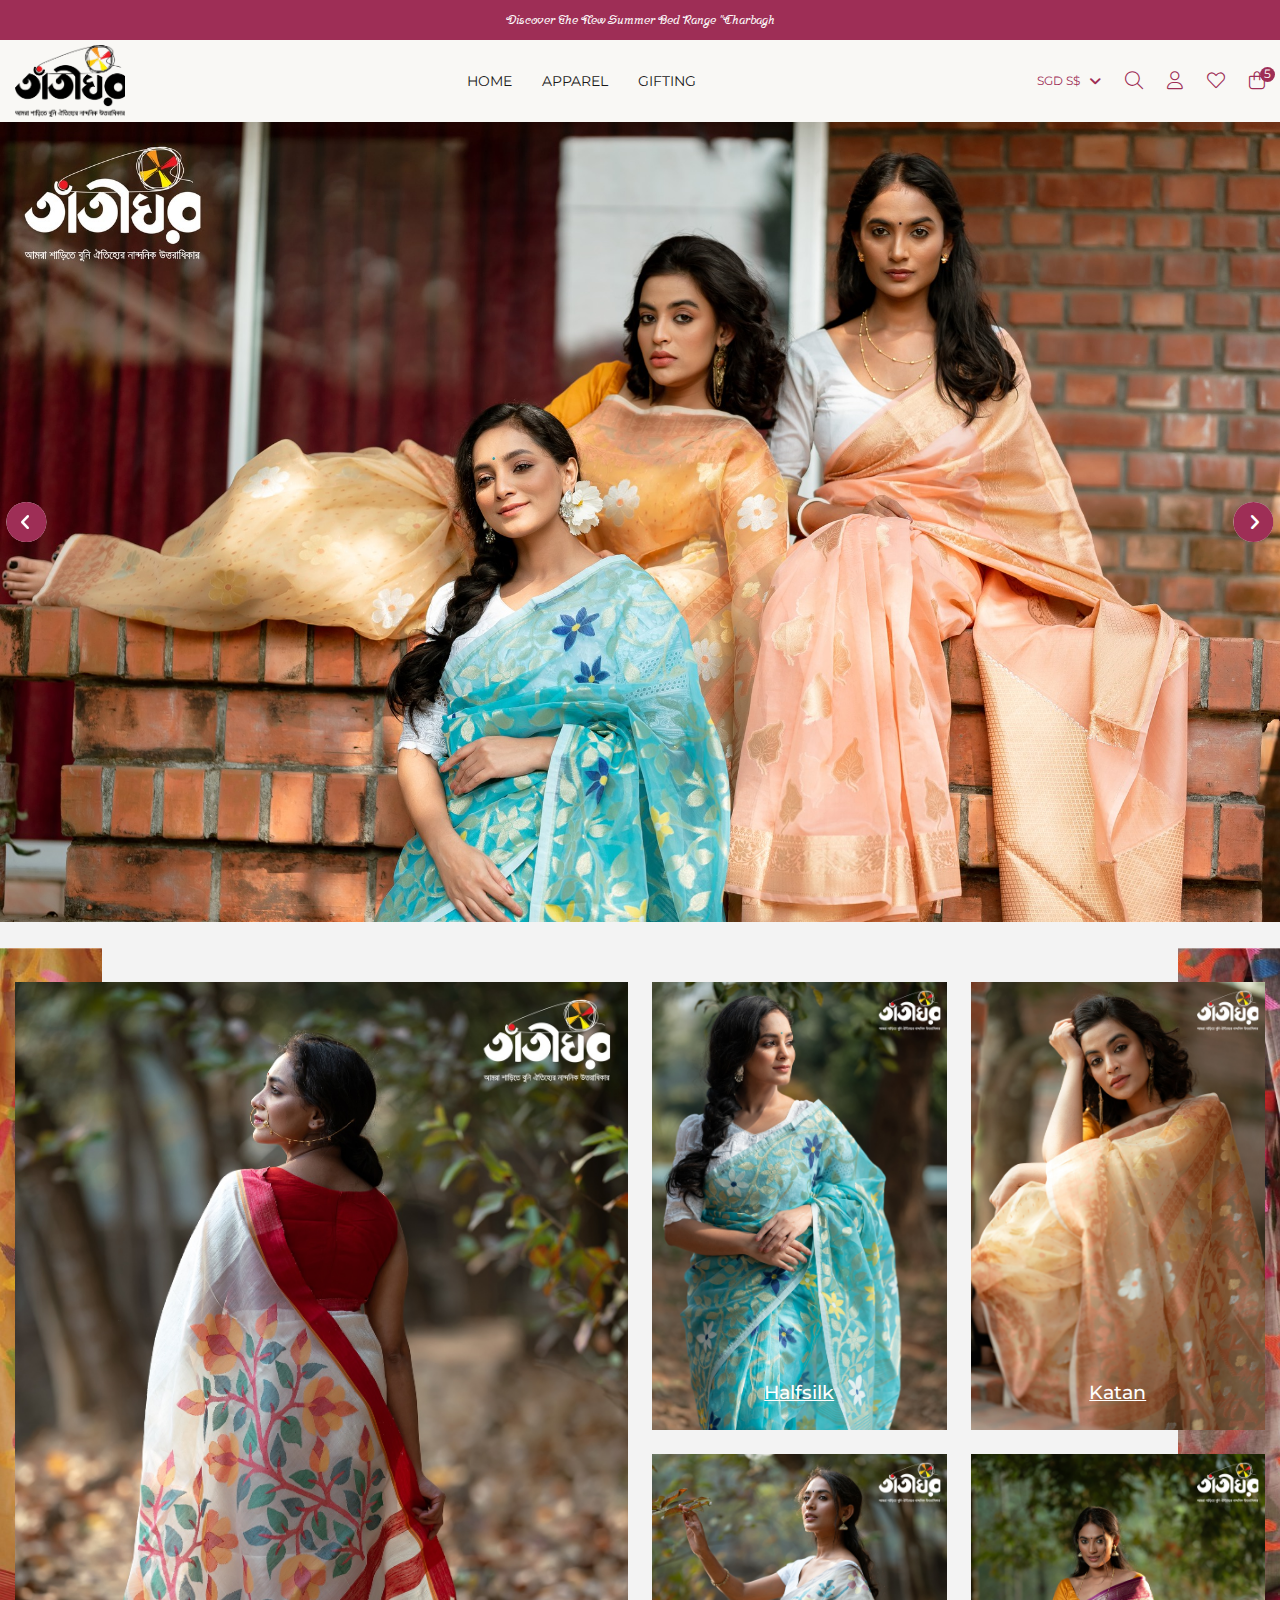
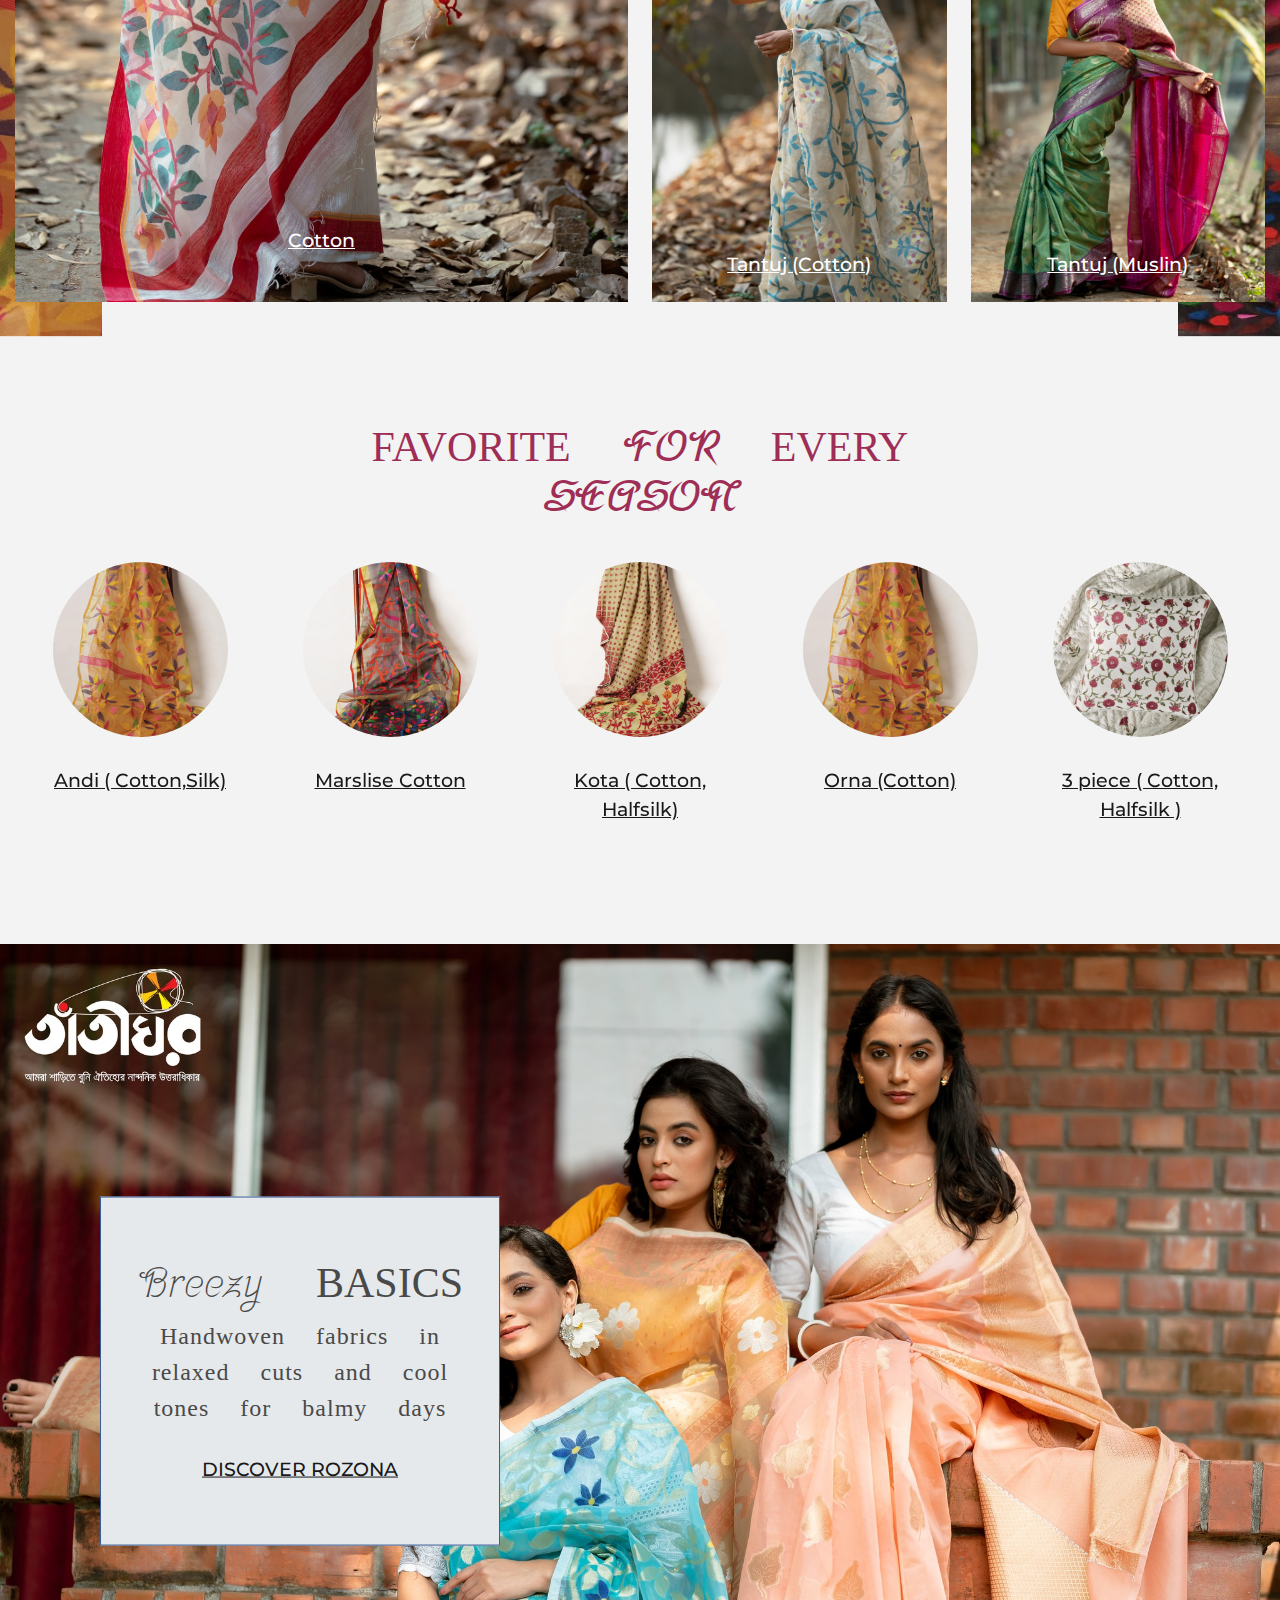
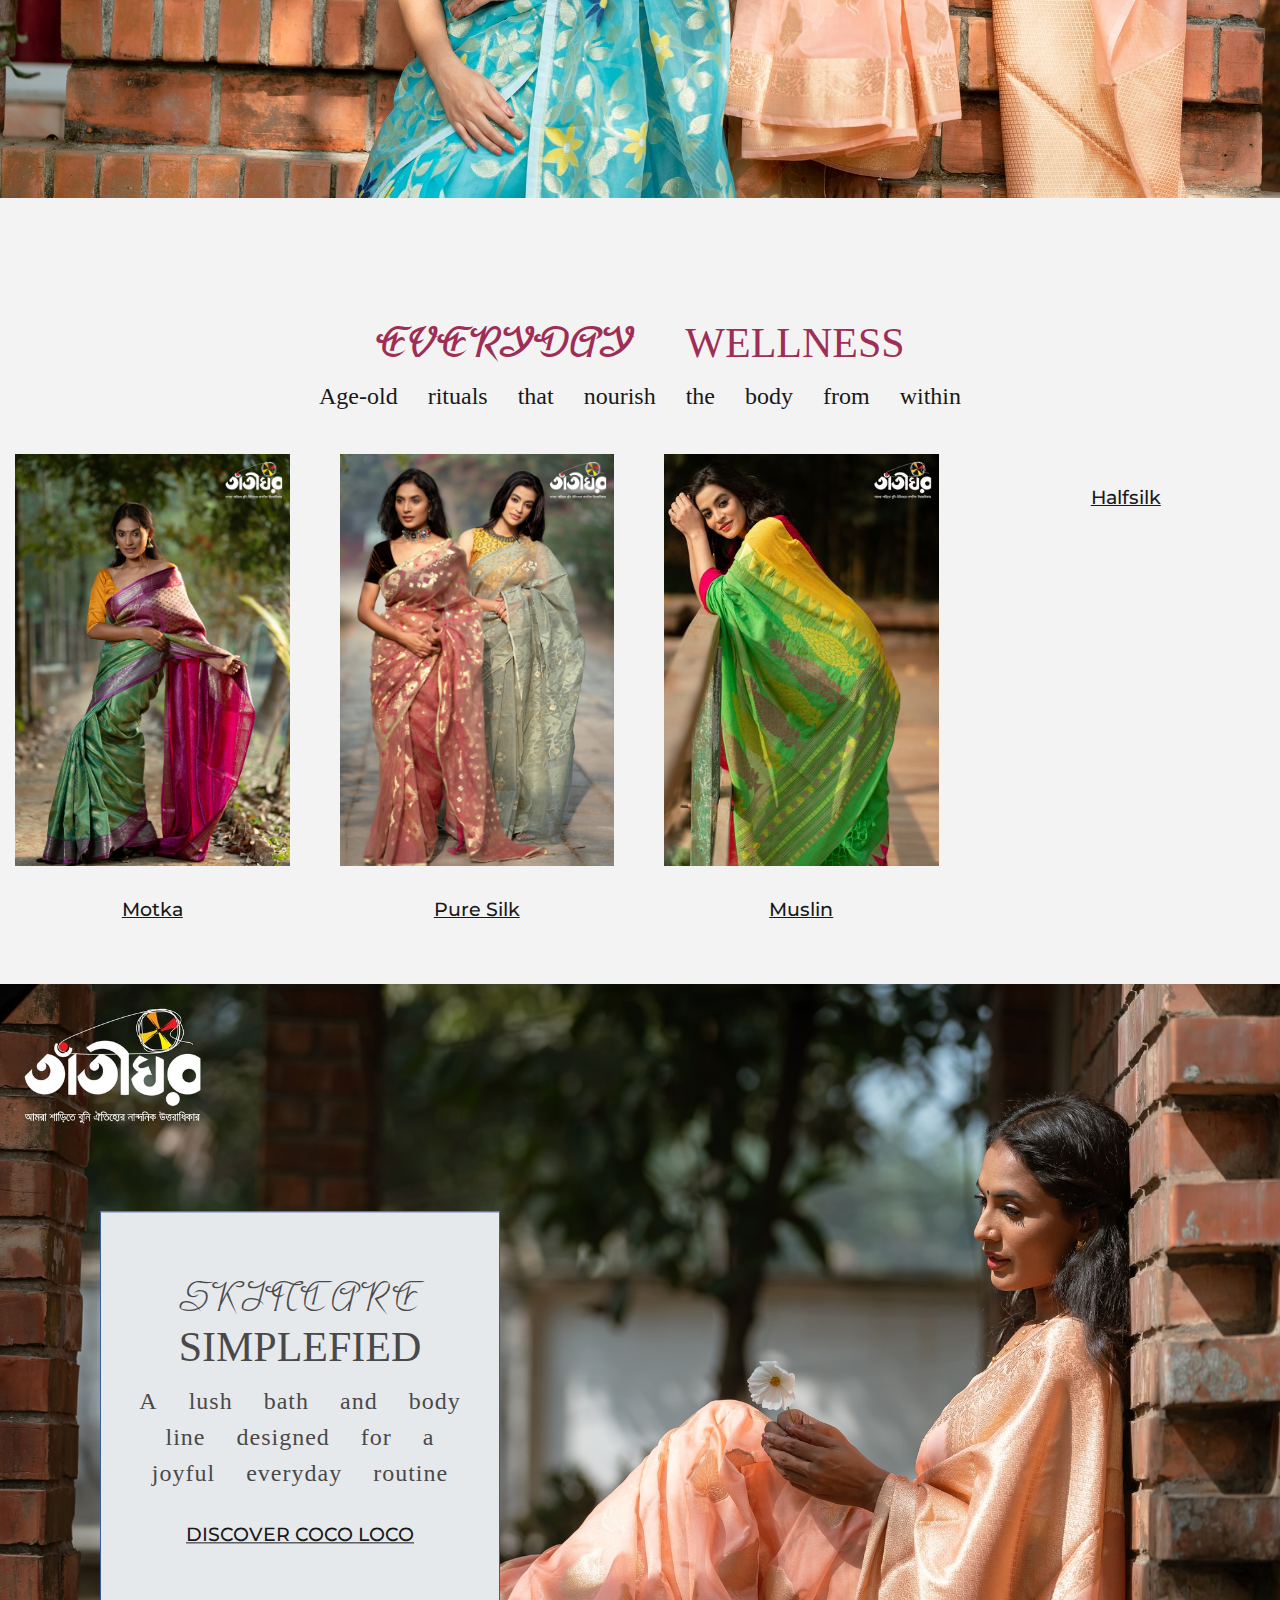
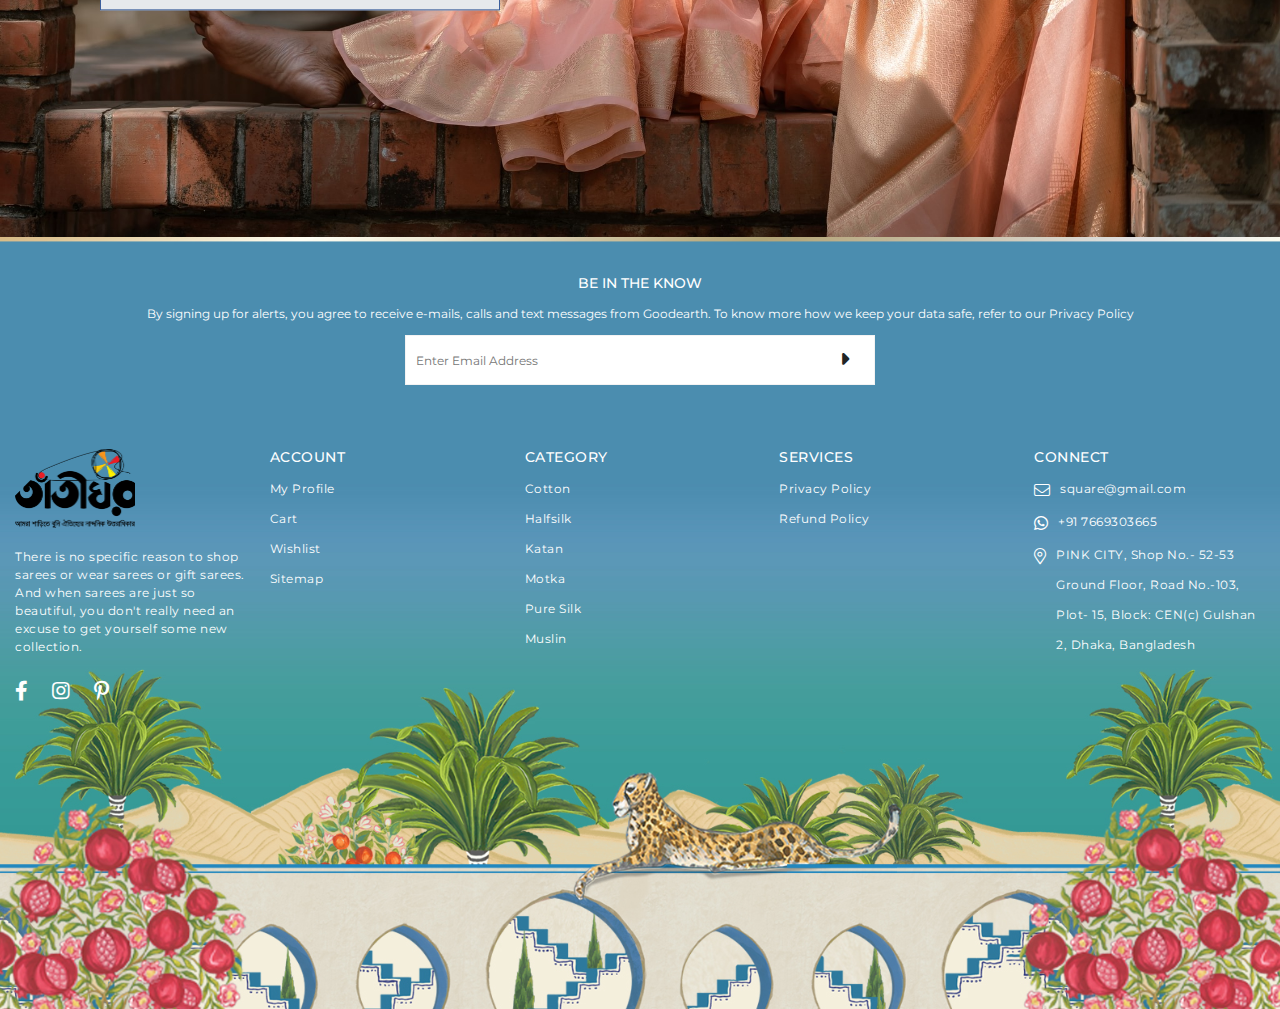
==== commit cf72eaac: "done" ====
--- a/index.html
+++ b/index.html
@@ -55,7 +55,7 @@
                         <div class="cls__nav d-none d-lg-block">
                             <ul>
                                 <li>
-                                    <a href="./filter.html">HOME</a>
+                                    <a href="./index.html">HOME</a>
                                     <!-- mega menu -->
                                     <div class="cls__mega_menu">
                                         <div class="cls__megha_content">
@@ -720,22 +720,13 @@
                                     <div class="cls__profle_dropdown" id="cls__profle_dropdown">
                                         <ul class="cls__profile_list">
                                             <li>
-                                                <a href="./filter.html">Track Order</a>
+                                                <a href="./profile.html">Profile</a>
                                             </li>
                                             <li>
-                                                <a href="./filter.html">Good Earth Registry</a>
+                                                <a href="./registration.html">Registration</a>
                                             </li>
                                             <li>
-                                                <a href="./filter.html">Activate Gift Card</a>
-                                            </li>
-                                            <li>
-                                                <a href="./filter.html">Cerise Program</a>
-                                            </li>
-                                            <li>
-                                                <a href="./filter.html">Check Balance</a>
-                                            </li>
-                                            <li>
-                                                <a href="./filter.html">Login</a>
+                                                <a href="./login.html">Login</a>
                                             </li>
                                         </ul>
                                     </div>
@@ -746,7 +737,7 @@
                                 <!-- wish list -->
                                 <div class="cls__wishlist">
                                     <!-- icon -->
-                                    <a href="#" class="cls__header_icon"><i class="fa-solid fa-heart"></i></a>
+                                    <a href="./wishlist.html" class="cls__header_icon"><i class="fa-solid fa-heart"></i></a>
                                 </div>
                                 <!-- wish list -->
                                 <div class="cls__cartlist">
@@ -1006,7 +997,7 @@
                             </div>
                             <!-- view cart page -->
                             <div class="cls__cartmenu_view">
-                                <a href="./filter.html" class="d-flex justify-content-evenly align-items-center">
+                                <a href="./cart.html" class="d-flex justify-content-evenly align-items-center">
                                     <span><i class="fa-sharp fa-solid fa-bag-shopping"></i></span>
                                     <p>VIEW SHOPPING BAG</p>
                                 </a>
@@ -1057,7 +1048,7 @@
                             </div>
                              <!-- trending content -->
                              <div class="cls__trending_item_content">
-                                <p class="cls__trending_item_name">SHOP GLASSES</p>
+                                <p class="cls__trending_item_name">Cotton</p>
                             </div>
                         </a>
 
@@ -1069,7 +1060,7 @@
                             </div>
                             <!-- trending content -->
                             <div class="cls__trending_item_content">
-                                <p class="cls__trending_item_name">EXPLORE VASES</p>
+                                <p class="cls__trending_item_name">Halfsilk</p>
                             </div>
                         </a>
                         <!-- trending item -->
@@ -1080,7 +1071,7 @@
                             </div>
                             <!-- trending content -->
                             <div class="cls__trending_item_content">
-                                <p class="cls__trending_item_name">DISCOVER GLASSES</p>
+                                <p class="cls__trending_item_name">Katan</p>
                             </div>
                         </a>
                         <!-- trending item -->
@@ -1091,7 +1082,7 @@
                             </div>
                             <!-- trending content -->
                             <div class="cls__trending_item_content">
-                                <p class="cls__trending_item_name">BROWSE SERVEWARE</p>
+                                <p class="cls__trending_item_name"> Tantuj (Cotton)</p>
                             </div>
                         </a>
                         <!-- trending item -->
@@ -1102,7 +1093,7 @@
                             </div>
                             <!-- trending content -->
                             <div class="cls__trending_item_content">
-                                <p class="cls__trending_item_name">SHOP TEA & COFFEE SETS</p>
+                                <p class="cls__trending_item_name">Tantuj (Muslin)</p>
                             </div>
                         </a>
                     </div>
@@ -1129,7 +1120,8 @@
                                     <img src="assets/image/tatighar/75.jpg" alt="">
                                 </div>
                                 <!-- cls__categoty_title -->
-                                <p class="cls__categoty_title">DINGING</p>
+                                <p class="cls__categoty_title">Andi ( Cotton,Silk)
+                                </p>
                             </a>
                             <!-- category slider item -->
                             <a href="./filter.html" class="cls__categoryslider_item">
@@ -1138,7 +1130,8 @@
                                     <img src="assets/image/tatighar/76.jpg" alt="">
                                 </div>
                                 <!-- cls__categoty_title -->
-                                <p class="cls__categoty_title">DRINKWARE & BAR</p>
+                                <p class="cls__categoty_title">Marslise Cotton
+                                </p>
                             </a>
                             <!-- category slider item -->
                             <a href="./filter.html" class="cls__categoryslider_item">
@@ -1147,7 +1140,8 @@
                                     <img src="assets/image/tatighar/78.jpg" alt="">
                                 </div>
                                 <!-- cls__categoty_title -->
-                                <p class="cls__categoty_title">SPA</p>
+                                <p class="cls__categoty_title">Kota ( Cotton, Halfsilk)
+                                </p>
                             </a>
                             <!-- category slider item -->
                             <a href="./filter.html" class="cls__categoryslider_item">
@@ -1156,7 +1150,7 @@
                                     <img src="assets/image/tatighar/75.jpg" alt="">
                                 </div>
                                 <!-- cls__categoty_title -->
-                                <p class="cls__categoty_title">TEXTILES</p>
+                                <p class="cls__categoty_title">Orna (Cotton)</p>
                             </a>
                             <!-- category slider item -->
                             <a href="./filter.html" class="cls__categoryslider_item">
@@ -1165,7 +1159,7 @@
                                     <img src="assets/image/category/7a344ad5-a660-4182-83b5-47ca696ff9aa.png" alt="">
                                 </div>
                                 <!-- cls__categoty_title -->
-                                <p class="cls__categoty_title">DECOR</p>
+                                <p class="cls__categoty_title">3 piece ( Cotton, Halfsilk ) </p>
                             </a>
                         </div>
                         <div class="slidtrending_arrow"></div>
@@ -1205,7 +1199,7 @@
                                 <img src="assets/image/tatighar/5.jpg" alt="">
                             </div>
                             <!-- title -->
-                            <p class="cls__categoty_title">DISCOVER HONEY</p>
+                            <p class="cls__categoty_title">Motka</p>
                         </a>
                         <a href="./filter.html" class="cls__daily_pcakge_item">
                             <!-- image -->
@@ -1213,7 +1207,8 @@
                                 <img src="assets/image/tatighar/6.jpg" alt="">
                             </div>
                             <!-- title -->
-                            <p class="cls__categoty_title">EXPLORE SKINCARE</p>
+                            <p class="cls__categoty_title">Pure Silk
+                            </p>
                         </a>
                         <a href="./filter.html" class="cls__daily_pcakge_item">
                             <!-- image -->
@@ -1221,7 +1216,7 @@
                                 <img src="assets/image/tatighar/7.jpg" alt="">
                             </div>
                             <!-- title -->
-                            <p class="cls__categoty_title">SHOP DHUNA</p>
+                            <p class="cls__categoty_title">Muslin</p>
                         </a>
                         <a href="./filter.html" class="cls__daily_pcakge_item">
                             <!-- image -->
@@ -1229,7 +1224,7 @@
                                 <img src="assets/image/tatighar/DSC00148.jpg" alt="">
                             </div>
                             <!-- title -->
-                            <p class="cls__categoty_title">BROWSE COPPERWARE</p>
+                            <p class="cls__categoty_title">Halfsilk</p>
                         </a>
                     </div>
                 </div>
@@ -1241,7 +1236,7 @@
                 <div class="cls__banneradd_image">
                     <img src="assets/image/tatighar/345825172_772097261071502_2999974962903157380_n.jpg" alt="">
                 </div>
-                <a href="./filter.html" class="cls__banneradd_box cls__banneradd_boxTwo">
+                <a href="./filter.html" class="cls__banneradd_box">
                     <h1 class="cls__banneradd_title"><span>SKINCARE</span> SIMPLEFIED</h1>
                     <p class="cls__banneradd_text">A lush bath and body line designed for a joyful everyday routine </p>
                     <p class="cls__banneradd_link">DISCOVER COCO LOCO</p>
@@ -1278,6 +1273,99 @@
                     <div class="cls__footer_wrapper">
                         <!-- item -->
                         <div class="cls__footer_item">
+                            <!-- logo  -->
+                            <div class="logo">
+                                <a href="">
+                                    <img src="assets/image/tatighar/Tateeghar Logo-png.png" alt="">
+                                </a>
+                            </div>
+
+                            <p class="footer_about_text">There is no specific reason to shop sarees or wear sarees or gift sarees. And when sarees are just so beautiful, you don't really need an excuse to get yourself some new collection. 
+                            </p>
+
+                            <!-- social icons -->
+                            <div class="cls__footer_social">
+                                <ul>
+                                    <li>
+                                        <a href="./filter.html"><i class="fa-brands fa-facebook-f"></i></a>
+                                    </li>
+                                    <li>
+                                        <a href="./filter.html"><i class="fa-brands fa-instagram"></i></a>
+                                    </li>
+                                    <li>
+                                        <a href="./filter.html"><i class="fa-brands fa-pinterest-p"></i></a>
+                                    </li>
+                                </ul>
+                            </div>
+                        </div>
+                        <!-- item -->
+                        <div class="cls__footer_item">
+                            <h5 class="cls__footer_navtitle">Account</h5>
+                            <ul class="cls__footer_nav">
+                                <li>
+                                    <a href="./profile.html">
+                                        <span class="cls__footer_text">My Profile</span>
+                                    </a>
+                                </li>
+                                <li>
+                                    <a href="./cart.html">
+                                        <span class="cls__footer_text">Cart</span>
+                                    </a>
+                                </li>
+                                <li>
+                                    <a href="./wishlist.html">
+                                        <span class="cls__footer_text">Wishlist</span>
+                                    </a>
+                                </li>
+                                <li>
+                                    <a href="">
+                                        <span class="cls__footer_text">Sitemap</span>
+                                    </a>
+                                </li>
+                            </ul>
+                        </div>
+                        <!-- item -->
+                        <div class="cls__footer_item">
+                            <h5 class="cls__footer_navtitle">Category</h5>
+                            <ul class="cls__footer_nav">
+                                <li>
+                                    <a href="./filter.html">
+                                        <span class="cls__footer_text">Cotton</span>
+                                    </a>
+                                    <a href="./filter.html">
+                                        <span class="cls__footer_text">Halfsilk</span>
+                                    </a>
+                                    <a href="./filter.html">
+                                        <span class="cls__footer_text">Katan</span>
+                                    </a>
+                                    <a href="./filter.html">
+                                        <span class="cls__footer_text">Motka</span>
+                                    </a>
+                                    <a href="./filter.html">
+                                        <span class="cls__footer_text">Pure Silk</span>
+                                    </a>
+                                    <a href="./filter.html">
+                                        <span class="cls__footer_text">Muslin</span>
+                                    </a>
+                                </li>
+                            </ul>
+                        </div>
+                        <!-- item -->
+                        <div class="cls__footer_item">
+                            <h5 class="cls__footer_navtitle">SERVICES</h5>
+                            <ul class="cls__footer_nav">
+                                <li>
+                                    <a href="">
+                                        <span class="cls__footer_text">Privacy Policy</span>
+                                    </a>
+                                    <a href="">
+                                        <span class="cls__footer_text">Refund Policy</span>
+                                    </a>
+                                </li>
+                            </ul>
+                        </div>
+                        <!-- item -->
+                        <div class="cls__footer_item">
                             <h5 class="cls__footer_navtitle">CONNECT</h5>
                             <ul class="cls__footer_nav">
                                 <li>
@@ -1295,172 +1383,7 @@
                                 <li>
                                     <a href="./filter.html">
                                         <span class="cls__footer_icon"><i class="fa-sharp fa-solid fa-location-dot"></i></span>
-                                        <span class="cls__footer_text">Uttora Sector 9, Road No 3/D, House No 30</span>
-                                    </a>
-                                </li>
-                                <li>
-                                    <a href="./filter.html">
-                                        <span class="cls__footer_text">Monday - Saturday</span>
-                                    </a>
-                                </li>
-                                <li>
-                                    <a href="./filter.html">
-                                        <span class="cls__footer_text">9:30 am - 5:30 pm IST</span>
-                                    </a>
-                                </li>
-                            </ul>
-
-                            <!-- social icons -->
-                            <div class="cls__footer_social">
-                                <ul>
-                                    <li>
-                                        <a href="./filter.html"><i class="fa-brands fa-facebook-f"></i></a>
-                                    </li>
-                                    <li>
-                                        <a href="./filter.html"><i class="fa-brands fa-instagram"></i></a>
-                                    </li>
-                                    <li>
-                                        <a href="./filter.html"><i class="fa-brands fa-pinterest-p"></i></a>
-                                    </li>
-                                </ul>
-                            </div>
-                        </div>
-                        <!-- item -->
-                        <div class="cls__footer_item">
-                            <h5 class="cls__footer_navtitle">ABOUT US</h5>
-                            <ul class="cls__footer_nav">
-                                <li>
-                                    <a href="./filter.html">
-                                        <span class="cls__footer_text">Press</span>
-                                    </a>
-                                </li>
-                                <li>
-                                    <a href="./filter.html">
-                                        <span class="cls__footer_text">Career</span>
-                                    </a>
-                                </li>
-                            </ul>
-                        </div>
-                        <!-- item -->
-                        <div class="cls__footer_item">
-                            <h5 class="cls__footer_navtitle">SERVICES</h5>
-                            <ul class="cls__footer_nav">
-                                <li>
-                                    <a href="./filter.html">
-                                        <span class="cls__footer_text">Cerise Program</span>
-                                    </a>
-                                </li>
-                                <li>
-                                    <a href="./filter.html">
-                                        <span class="cls__footer_text">Shop & Cafe Locator</span>
-                                    </a>
-                                </li>
-                                <li>
-                                    <a href="./filter.html">
-                                        <span class="cls__footer_text">Shop Experience</span>
-                                    </a>
-                                </li>
-                                <li>
-                                    <a href="./filter.html">
-                                        <span class="cls__footer_text">Corporate Gifting</span>
-                                    </a>
-                                </li>
-                                <li>
-                                    <a href="./filter.html">
-                                        <span class="cls__footer_text">Gift Card</span>
-                                    </a>
-                                </li>
-                                <li>
-                                    <a href="./filter.html">
-                                        <span class="cls__footer_text">Activate Gift Card</span>
-                                    </a>
-                                </li>
-                                <li>
-                                    <a href="./filter.html">
-                                        <span class="cls__footer_text">Good Earth Registry</span>
-                                    </a>
-                                </li>
-                                <li>
-                                    <a href="./filter.html">
-                                        <span class="cls__footer_text"></span>
-                                    </a>
-                                </li>
-                            </ul>
-                        </div>
-                        <!-- item -->
-                        <div class="cls__footer_item">
-                            <h5 class="cls__footer_navtitle">SERVICES</h5>
-                            <ul class="cls__footer_nav">
-                                <li>
-                                    <a href="./filter.html">
-                                        <span class="cls__footer_text">Cerise Program</span>
-                                    </a>
-                                </li>
-                                <li>
-                                    <a href="./filter.html">
-                                        <span class="cls__footer_text">Shop & Cafe Locator</span>
-                                    </a>
-                                </li>
-                                <li>
-                                    <a href="./filter.html">
-                                        <span class="cls__footer_text">Shop Experience</span>
-                                    </a>
-                                </li>
-                                <li>
-                                    <a href="./filter.html">
-                                        <span class="cls__footer_text">Corporate Gifting</span>
-                                    </a>
-                                </li>
-                                <li>
-                                    <a href="./filter.html">
-                                        <span class="cls__footer_text">Gift Card</span>
-                                    </a>
-                                </li>
-                                <li>
-                                    <a href="./filter.html">
-                                        <span class="cls__footer_text">Activate Gift Card</span>
-                                    </a>
-                                </li>
-                                <li>
-                                    <a href="./filter.html">
-                                        <span class="cls__footer_text">Good Earth Registry</span>
-                                    </a>
-                                </li>
-                                <li>
-                                    <a href="./filter.html">
-                                        <span class="cls__footer_text"></span>
-                                    </a>
-                                </li>
-                            </ul>
-                        </div>
-                        <!-- item -->
-                        <div class="cls__footer_item">
-                            <h5 class="cls__footer_navtitle">HELP</h5>
-                            <ul class="cls__footer_nav">
-                                
-                                <li>
-                                    <a href="./filter.html">
-                                        <span class="cls__footer_text">Safety Measures</span>
-                                    </a>
-                                </li>
-                                <li>
-                                    <a href="./filter.html">
-                                        <span class="cls__footer_text">Shipping & Payment</span>
-                                    </a>
-                                </li>
-                                <li>
-                                    <a href="./filter.html">
-                                        <span class="cls__footer_text">Track Order</span>
-                                    </a>
-                                </li>
-                                <li>
-                                    <a href="./filter.html">
-                                        <span class="cls__footer_text">Return & Exchanges</span>
-                                    </a>
-                                </li>
-                                <li>
-                                    <a href="./filter.html">
-                                        <span class="cls__footer_text">Terms Of Use</span>
+                                        <span class="cls__footer_text">PINK CITY, Shop No.- 52-53 Ground Floor, Road No.-103, Plot- 15, Block: CEN(c) Gulshan 2, Dhaka, Bangladesh</span>
                                     </a>
                                 </li>
                             </ul>
--- a/assets/css/global.css
+++ b/assets/css/global.css
@@ -31,7 +31,7 @@
 }
 
 :root{
-    --main-color: #336c5e;
+    --main-color: #9E2E56;
     --text-color: #191919;
     --primary-color: #9E2E56;
     --global-color: #FFFFFF;
@@ -89,7 +89,7 @@
     content: "\f053";
     display: grid;
     place-content: center;
-    background: var(--main-color);
+    background: var(--primary-color);
 }
 
 .slick-next::after {
@@ -154,13 +154,14 @@
     width: 100%;
     position: absolute;
     background: var(--global-color);
-    padding: 20px;
+    padding: 20px 20px 30px;
     top: 80%;
     left: 50%;
     transform: translateX(-50%);
     opacity: 0;
     visibility: hidden;
     transition: var(--transition);
+    box-shadow: 0px 5px 30px rgb(0 0 0 / 10%);
 }
 
 .header_search_input {
--- a/assets/css/main.css
+++ b/assets/css/main.css
@@ -1,4 +1,4 @@
-.cls__header_top{
+.cls__header_top {
     display: flex;
     justify-content: center;
     height: 40px;
@@ -6,7 +6,7 @@
     padding: 14px 31px 14px 31px;
     z-index: 1;
     position: relative;
-    background: #A17C48;
+    background: var(--primary-color);
 }
 
 .header_top_text {
@@ -34,8 +34,8 @@
     padding: 5px 0px;
 }
 
-.cls__header_logo{
-    width: 110px;
+.cls__header_logo {
+    width: 80px;
 }
 
 .cls__nav{
@@ -65,7 +65,7 @@
 
 .cls__mega_menu {
     position: absolute;
-    top: 50px;
+    top: 100%;
     width: 100%;
     left: 0px;
     background: var(--global-color);
@@ -331,7 +331,7 @@
 .cls__cartmenu_header {
     color: #fff;
     padding: 0px 20px;
-    background-color: #4c4c4c;
+    background-color: var(--primary-color);
     height: 56px;
     display: flex;
     align-items: center;
@@ -1302,7 +1302,7 @@
     color: var(--global-color);
 }
 
-.product_wish_list{
+.product_wish_list {
     position: absolute;
     top: 20px;
     left: 20px;
@@ -1310,6 +1310,14 @@
     opacity: 0;
     visibility: hidden;
     transition: var(--transition);
+    height: 30px;
+    width: 30px;
+    background: var(--global-color);
+    box-shadow: 0px 5px 30px rgb(0 0 0 / 10%);
+    border-radius: 50%;
+    display: grid;
+    place-content: center;
+    font-size: 14px;
 }
 
 .cls__filterproduct_wrapper .cls__product:hover .product_wish_list{
@@ -1319,7 +1327,7 @@
 
 .product_wish_list i{
     font-weight: 300;
-    color: #878787;
+    color: var(--primary-color);
 }
 
 .cls__product_content{
@@ -1344,12 +1352,12 @@
     color: #696969;
 }
 
-.modal-dialog{
+.cls__filter_body .modal-dialog{
     max-width: 1040px;
     width: 100%;
 }
 
-.modal-content {
+.cls__filter_body .modal-content {
     height: 768px;
     border-radius: 0px;
 }
@@ -1591,7 +1599,7 @@
 }
 
 .product_page_content {
-    padding: 30px 30px;
+    padding: 30px 5px;
     background: var(--global-color);
 }
 
@@ -1695,4 +1703,465 @@
     font-size: 13px;
     color: var(--text-color);
     font-weight: 500;
+}
+
+/* cart page */
+
+.cart_page {
+    background: var(--global-color);
+}
+
+.cart_item {
+    position: relative;
+    padding-bottom: 20px;
+    border-bottom: 1px solid rgb(52 58 64 / 10%);
+}
+
+.cart_item:not(:last-child){
+    margin-bottom: 20px;
+}
+
+.cart_item_wrap {
+    display: flex;
+    align-items: center;
+    gap: 20px;
+}
+
+.cart_thumbnil {
+    width: 100px;
+}
+
+.product_content {
+    display: flex;
+    align-items: center;
+    flex-direction: column;
+    justify-content: space-between;
+    max-width: calc(100% - 120px);
+    width: 100%;
+    padding-right: 20px;
+}
+
+.cart_product_name {
+    width: 100%;
+}
+
+.product_name_item {
+    color: var(--text-color);
+    font-size: 15px;
+    line-height: 20px;
+    margin-bottom: 5px;
+    font-weight: 600;
+    padding-right: 20px;
+}
+
+.product_weight_item {
+    font-size: 12px;
+    color: var(--primary-color);
+    line-height: 22px;
+    text-align: left;
+    font-weight: 500;
+}
+
+.product_variation {
+    display: flex;
+    flex-direction: row-reverse;
+    justify-content: space-between;
+    width: 100%;
+    flex-direction: column;
+}
+
+.cart_cross_btn {
+    position: absolute;
+    top: 10px;
+    right: 0px;
+    cursor: pointer;
+    height: 30px;
+    width: 30px;
+    background: #f2f2f2;
+    display: grid;
+    place-content: center;
+    color: var(--primary-color);
+    font-size: 14px;
+}
+
+.cart_product_price {
+    font-size: 16px;
+    font-weight: 600;
+    color: var(--primary-color);
+}
+
+.order_sumury {
+    max-width: 320px;
+    width: 100%;
+    background-color: rgb(30 39 46 / 5%);
+    padding: 30px 25px;
+    margin-left: auto;
+}
+
+.sumury_title {
+    font-size: 16px;
+    line-height: 18px;
+    color: #1E272E;
+    font-weight: bold;
+    margin-bottom: 20px;
+}
+
+.summery_total_product, .summury_total_price {
+    display: flex;
+    align-items: center;
+    justify-content: space-between;
+}
+
+.summery_total_product span, .summury_total_price span {
+    font-size: 14px;
+    line-height: 24px;
+    color: rgb(30 39 46 / 50%);
+}
+
+.summery_button {
+    padding: 10px 12px;
+    background-color: var(--primary-color);
+    text-align: center;
+    margin-top: 30px;
+}
+
+.summery_button a {
+    color: #FFFFFF;
+    font-size: 14px;
+    line-height: 16px;
+    display: block;
+}
+
+/* wrapper */
+
+.cls__form_wrapper {
+    max-width: 700px;
+    width: 100%;
+    margin: 0px auto;
+    padding: 20px;
+}
+
+.cls__form_title{
+    font-size: 24px;
+    color: var(--text-color);
+    margin-bottom: 20px;
+}
+
+.cls__form_inner {
+    margin-bottom: 20px;
+}
+
+.cls__form_inner sup{
+    color: red;
+}
+
+.cls__form_inner label {
+    font-size: 14px;
+    color: var(--text-color);
+    font-weight: 500;
+    margin-bottom: 10px;
+    line-height: 18px;
+}
+
+.cls__form_input,
+.cls__form_textarea {
+    background: transparent;
+    border: 1px solid rgb(24 23 23 / 40%);
+    height: 40px;
+}
+
+.cls__form_textarea{
+    height: 100px;
+}
+
+.cls__form_submit button{
+    border: 1px solid var(--text-color);
+    font-size: 14px;
+    font-weight: 600;
+    padding: 7px 25px;
+    transition: var(--transition);
+}
+
+.cls__form_submit button:hover{
+    background: var(--text-color);
+    color: var(--global-color);
+}
+
+.form__note{
+    font-size: 13px;
+    text-align: center;
+    margin-top: 20px;
+    color: var(--text-color);
+    font-weight: 500;
+}
+
+.form__note a{
+    color: var(--primary-color);
+}
+
+.profile_page_header {
+    margin-bottom: 50px;
+}
+
+.profile_wellcome p {
+    font-size: 20px;
+    font-weight: 500;
+    color: var(--textColor);
+    margin-bottom: 8px;
+}
+
+.profile_name p {
+    font-size: 24px;
+    color: var(--primary);
+    font-weight: 600;
+}
+
+.profile_wrapper {
+    display: flex;
+    align-items: flex-start;
+    justify-content: space-between;
+    flex-direction: column;
+    gap: 20px;
+}
+
+.profile_tab {
+    width: 100%;
+    display: flex;
+    align-items: flex-start;
+    justify-content: flex-start;
+    gap: 20px;
+}
+
+.profile_tab_content {
+    width: 100%;
+    padding: 15px;
+}
+
+
+.nav-pills .nav-link,
+.profle_logout {
+    border-radius: 0px !important;
+    width: auto;
+    text-align: left;
+    font-size: 18px;
+    line-height: 28px;
+    color: var(--textColor);
+    font-weight: 500;
+}
+
+.profle_logout {
+    border: none;
+    outline: none;
+    background: transparent;
+    padding: 0.5rem 1rem;
+}
+
+.nav-pills .nav-link.active {
+    color: var(--global-color);
+    background-color: var(--primary-color);
+}
+
+
+.profile_dash_wrapper,
+.profile_courser_wrapper {
+    display: grid;
+    grid-template-columns: repeat(1, 1fr);
+    grid-gap: 20px;
+}
+
+.profile_dash_item {
+    padding: 30px 20px;
+    text-align: center;
+    background-color: #fff;
+    box-shadow: 0px 5px 30px rgba(0, 0, 0, 0.10);
+    border-radius: 6px;
+}
+
+.profile_dash_item_icon {
+    height: 50px;
+    width: 50px;
+    background-color: #ededed;
+    border-radius: 50%;
+    display: grid;
+    place-content: center;
+    font-size: 24px;
+    color: var(--text-color);
+    margin: 0px auto 20px;
+    border: 1px solid #b3b3b3;
+}
+
+.profile_dash_item_number,
+.profile_dash_item_title {
+    font-size: 34px;
+    line-height: 34px;
+    font-weight: 500;
+    color: var(--primary-color);
+    margin-bottom: 15px;
+}
+.profile_dash_item_title {
+    margin-bottom: 0px;
+    font-size: 18px;
+    line-height: 30px;
+    font-weight: 600;
+    color: var(--text-color);
+}
+
+.profile_details_title {
+    font-size: 24px;
+    color: var(--primary-color);
+    line-height: 34px;
+    font-weight: 500;
+    margin-bottom: 20px;
+}
+
+
+.profle_table tbody tr {
+    margin-bottom: 20px;
+    display: block;
+}
+
+.profle_table tbody tr td:first-child {
+    min-width: 200px;
+}
+
+.profle_table tbody tr td {
+    font-size: 17px;
+    color: var(--textColor);
+    line-height: 26px;
+    font-weight: 400;
+}
+
+.profile_adress_wrapper {
+    display: flex;
+    align-items: stretch;
+    justify-content: flex-start;
+    gap: 24px;
+    flex-wrap: wrap;
+}
+
+.address_item {
+    width: 100%;
+    padding: 20px;
+    box-shadow: 0px 5px 30px rgb(0 0 0 / 10%);
+    border-radius: 6px;
+    border: 1px solid var(--primary-color);
+}
+
+.adress_item_title {
+    font-size: 16px;
+    font-weight: 500;
+    color: var(--main-color);
+    margin-bottom: 10px;
+}
+
+.adress_item_text {
+    font-size: 14px;
+    font-weight: 500;
+    color: var(--text-color);
+}
+
+.address_btn {
+    display: flex;
+    gap: 6px;
+}
+
+.address_btn button {
+    height: 25px;
+    width: 25px;
+    display: grid;
+    place-content: center;
+    background-color: #d0d0d0;
+    border-radius: 4px;
+    font-size: 14px;
+    color: var(--primary-color);
+}
+
+.add_adress{
+    margin-top: 20px;
+}
+
+.add_adress_btn{
+    display: inline-block;
+    padding: 7px 20px;
+    background: var(--primary-color);
+    color: var(--global-color);
+    border-radius: 6px;
+}
+
+.checkout_title {
+    font-size: 32px;
+    color: var(--text-color);
+    margin-bottom: 20px;
+}
+
+.checkout_wrapper{
+    display: flex;
+    align-items: self-start;
+    justify-content: space-between;
+    gap: 24px;
+    flex-direction: column;
+}
+
+.checkout_form {
+    width: 100%;
+    display: flex;
+    align-items: center;
+    gap: 0 24px;
+    flex-wrap: wrap;
+}
+
+.checkout_right{
+    width: 100%;
+}
+
+.checkout_form .cls__form_inner{
+    width: 100%;
+}
+
+.checkout_form .cls__form_inner:last-child{
+    width: 100%;
+}
+
+.checkout_right .order_sumury{
+    max-width: 100%;
+}
+
+.payment_wrapper {
+    display: flex;
+    align-items: stretch;
+    justify-content: space-between;
+    gap: 12px;
+}
+
+.payment_item{
+    cursor: pointer;
+    width: 100%;
+}
+
+.payment_item input {
+    appearance: none;
+}
+
+.payment_item input:checked ~ .payment_image img{
+    border: 2px solid var(--primary-color);
+    border-radius: 12px;
+}
+
+.order_btn{
+    padding: 9px 25px;
+    color: var(--global-color);
+    background: var(--primary-color);
+    font-weight: 500;
+}
+
+.footer_about_text{
+    font-size: 12px;
+    font-weight: 400;
+    letter-spacing: 0.50px;
+    color: var(--global-color);
+}
+
+.logo{
+    width: 120px;
+    margin-bottom: 20px;
 }--- a/assets/css/responsive.css
+++ b/assets/css/responsive.css
@@ -5,7 +5,7 @@
     }
 
     .cls__footer_wrapper {
-        grid-template-columns: repeat(2, auto);
+        grid-template-columns: repeat(2, 1fr);
     }
 
     .cls__trending_wrapper{
@@ -60,11 +60,28 @@
     }
 
     .cls__footer_wrapper {
-        grid-template-columns: repeat(3, auto);
+        grid-template-columns: repeat(3, 1fr);
     }
 
     .cls__cartmenu_content{
         width: 350px;
+    }
+
+    .product_variation{
+        flex-direction: row;
+        align-items: center;
+    }
+
+    .profile_dash_wrapper, .profile_courser_wrapper {
+        grid-template-columns: repeat(2, 1fr);
+    }
+
+    .address_item {
+        width: calc(50% - 12px);
+    }
+
+    .checkout_form .cls__form_inner{
+        width: calc(50% - 12px);
     }
 }
 
@@ -99,7 +116,7 @@
     }
 
     .cls__footer_wrapper {
-        grid-template-columns: repeat(4, auto);
+        grid-template-columns: repeat(4, 1fr);
     }
 
     .cls__trending_wrapper{
@@ -122,6 +139,38 @@
     .product_page_content{
         width: 50%;
     }
+
+    .product_page_content{
+        padding: 30px 30px;
+    }
+
+    .product_content {
+        flex-direction: row;
+        padding: 0px;
+    }
+
+    .cart_product_name {
+        width: 30%;
+        padding-right: 20px;
+    }
+
+    .product_variation {
+        flex-direction: row;
+        max-width: calc(100% - 30%);
+        width: 100%;
+    }
+
+    .cart_cross_btn {
+        position: unset;
+    }
+    .profile_dash_wrapper, .profile_courser_wrapper {
+        grid-template-columns: repeat(3, 1fr);
+    }
+
+    .cls__header_logo{
+        width: 110px;
+    }
+    
 }
 
 /* 1024 */
@@ -189,6 +238,47 @@
     .cls__filterproduct_wrapper{
         grid-template-columns: repeat(4, 1fr);
     }
+
+    .product_name_item {
+        font-size: 18px;
+        line-height: 24px;
+    }
+    
+    .profile_wrapper {
+        flex-direction: row;
+        border-top: 1px solid rgb(109 40 217 / 10%);
+    }
+
+    .profile_tab {
+        width: 320px;
+        flex-direction: column;
+        border-right: 1px solid rgb(109 40 217 / 10%);
+        padding-top: 20px;
+        padding-bottom: 50px;
+    }
+
+    .profile_tab_content {
+        width: calc(100% - 320px);
+        padding: 30px 20px;
+    }
+
+    .nav-pills .nav-link {
+        border-radius: 0px !important;
+        width: 100%;
+        text-align: left;
+    }
+
+    .checkout_wrapper{
+        flex-direction: row;
+    }
+    
+    .checkout_form {
+        width: 60%;
+    }
+    
+    .checkout_right{
+        width: 40%;
+    }
 }
 
 /* 1240 */
@@ -209,7 +299,7 @@
     }
 
     .cls__footer_wrapper {
-        grid-template-columns: repeat(5, auto);
+        grid-template-columns: repeat(5, 1fr);
     }
     .cls__footer_content{
         background-image: url(../image/footer/Footer-Tangier1.jpg);
@@ -229,4 +319,8 @@
     .cls__filter_content {
         width: calc(100% - 424px);
     }
+
+    .address_item {
+        width: calc(33.33% - 16px);
+    }
 }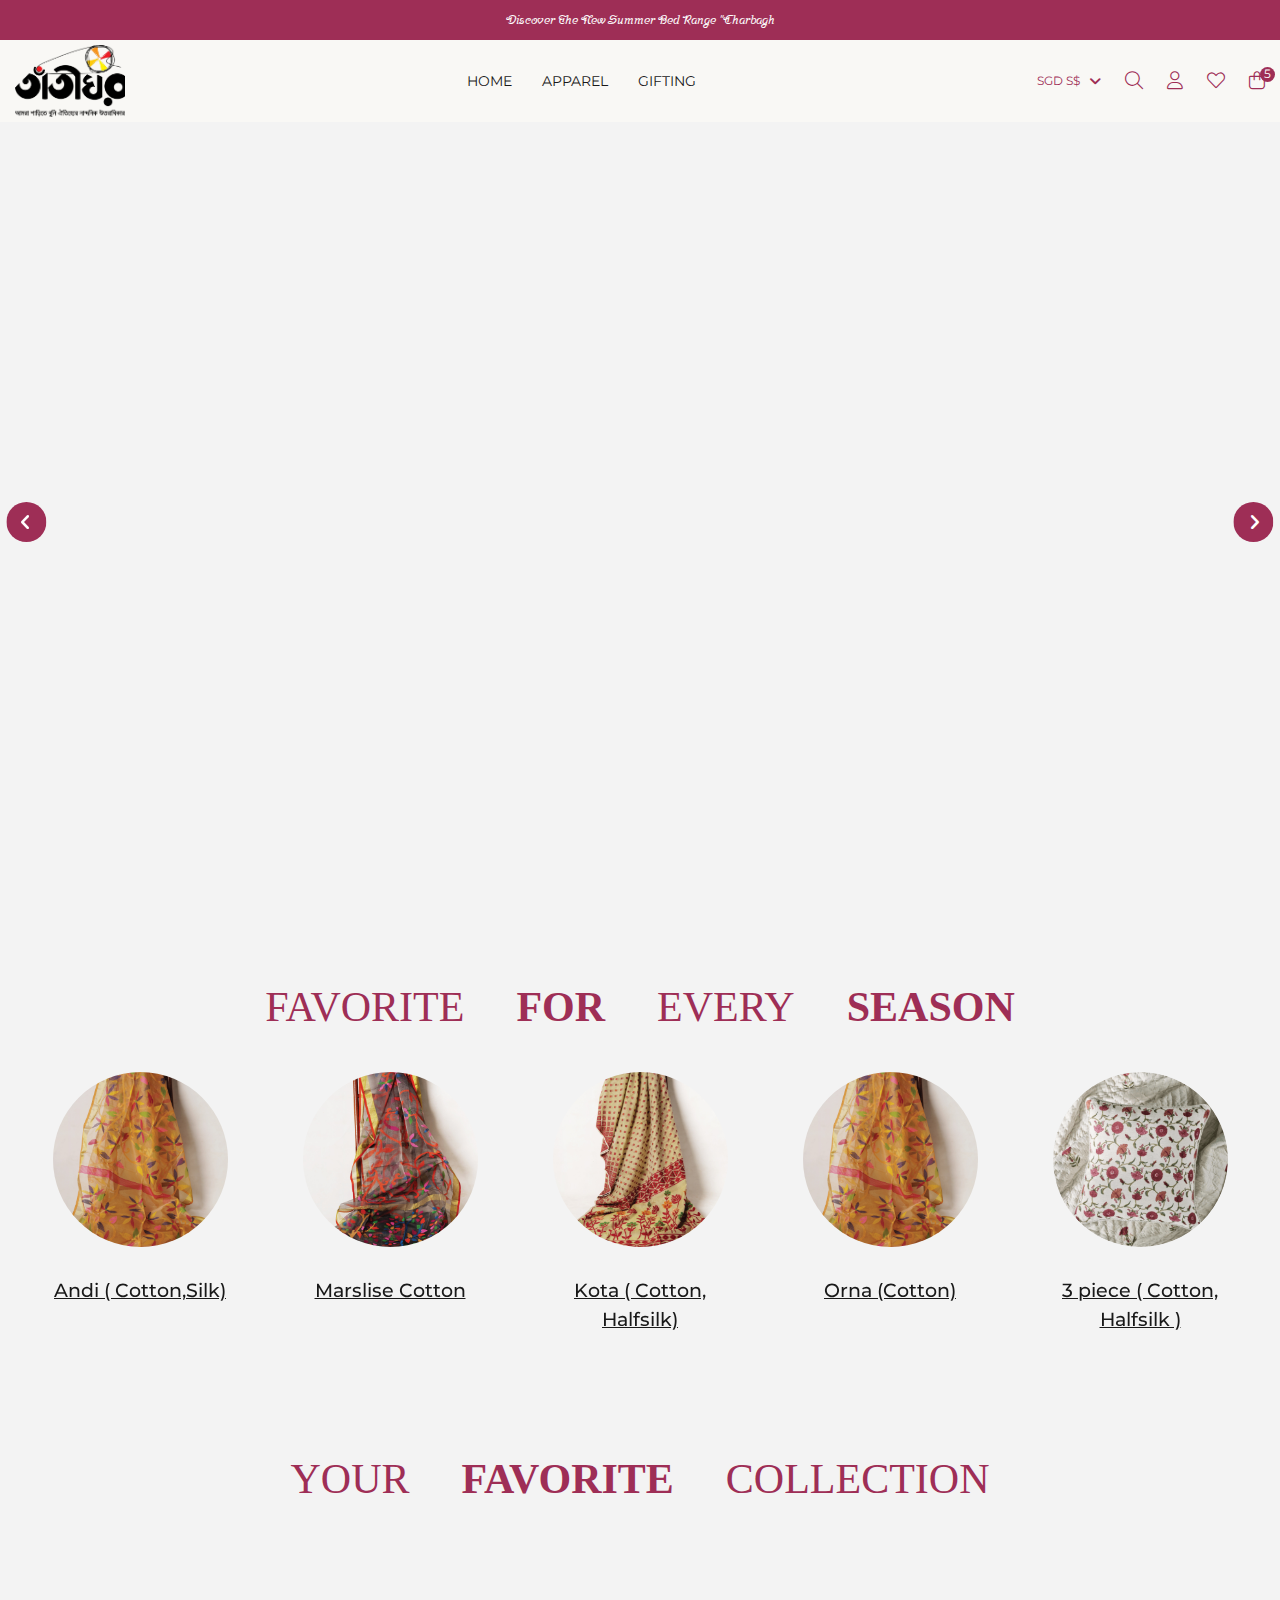
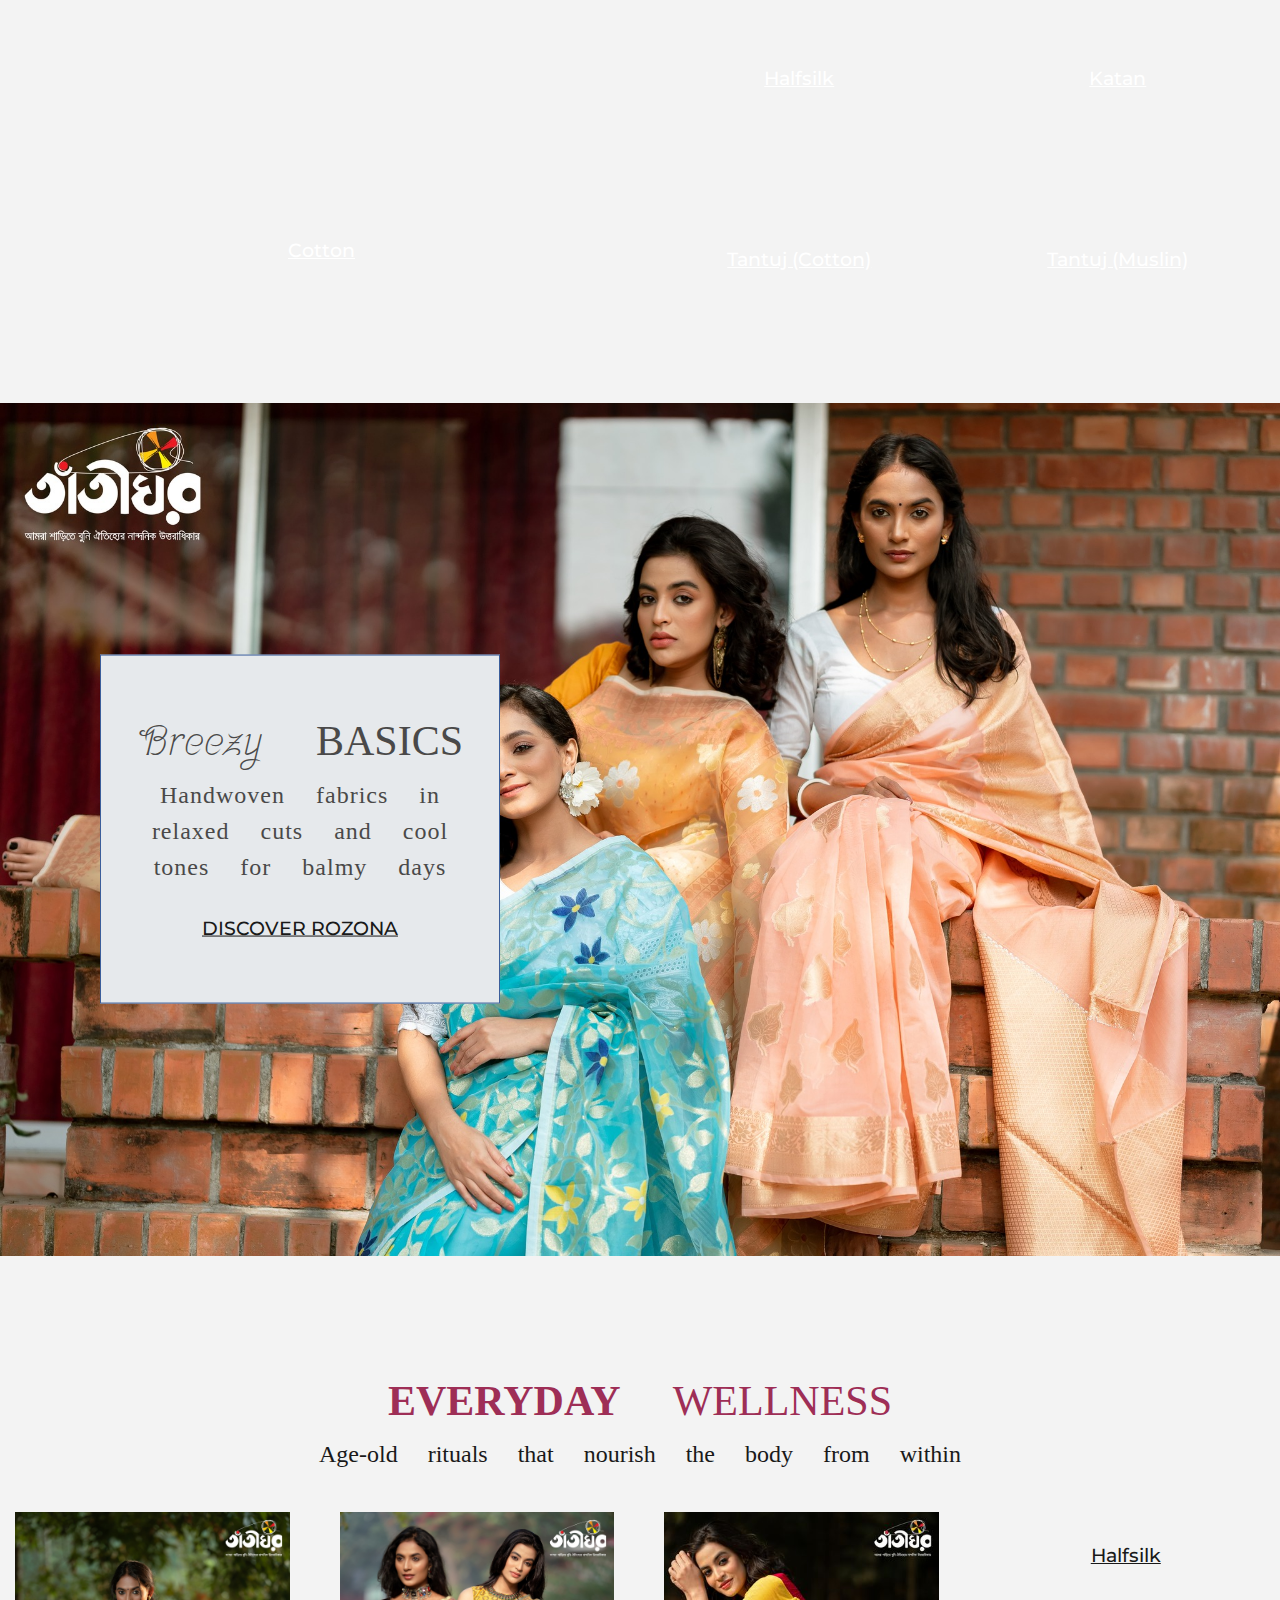
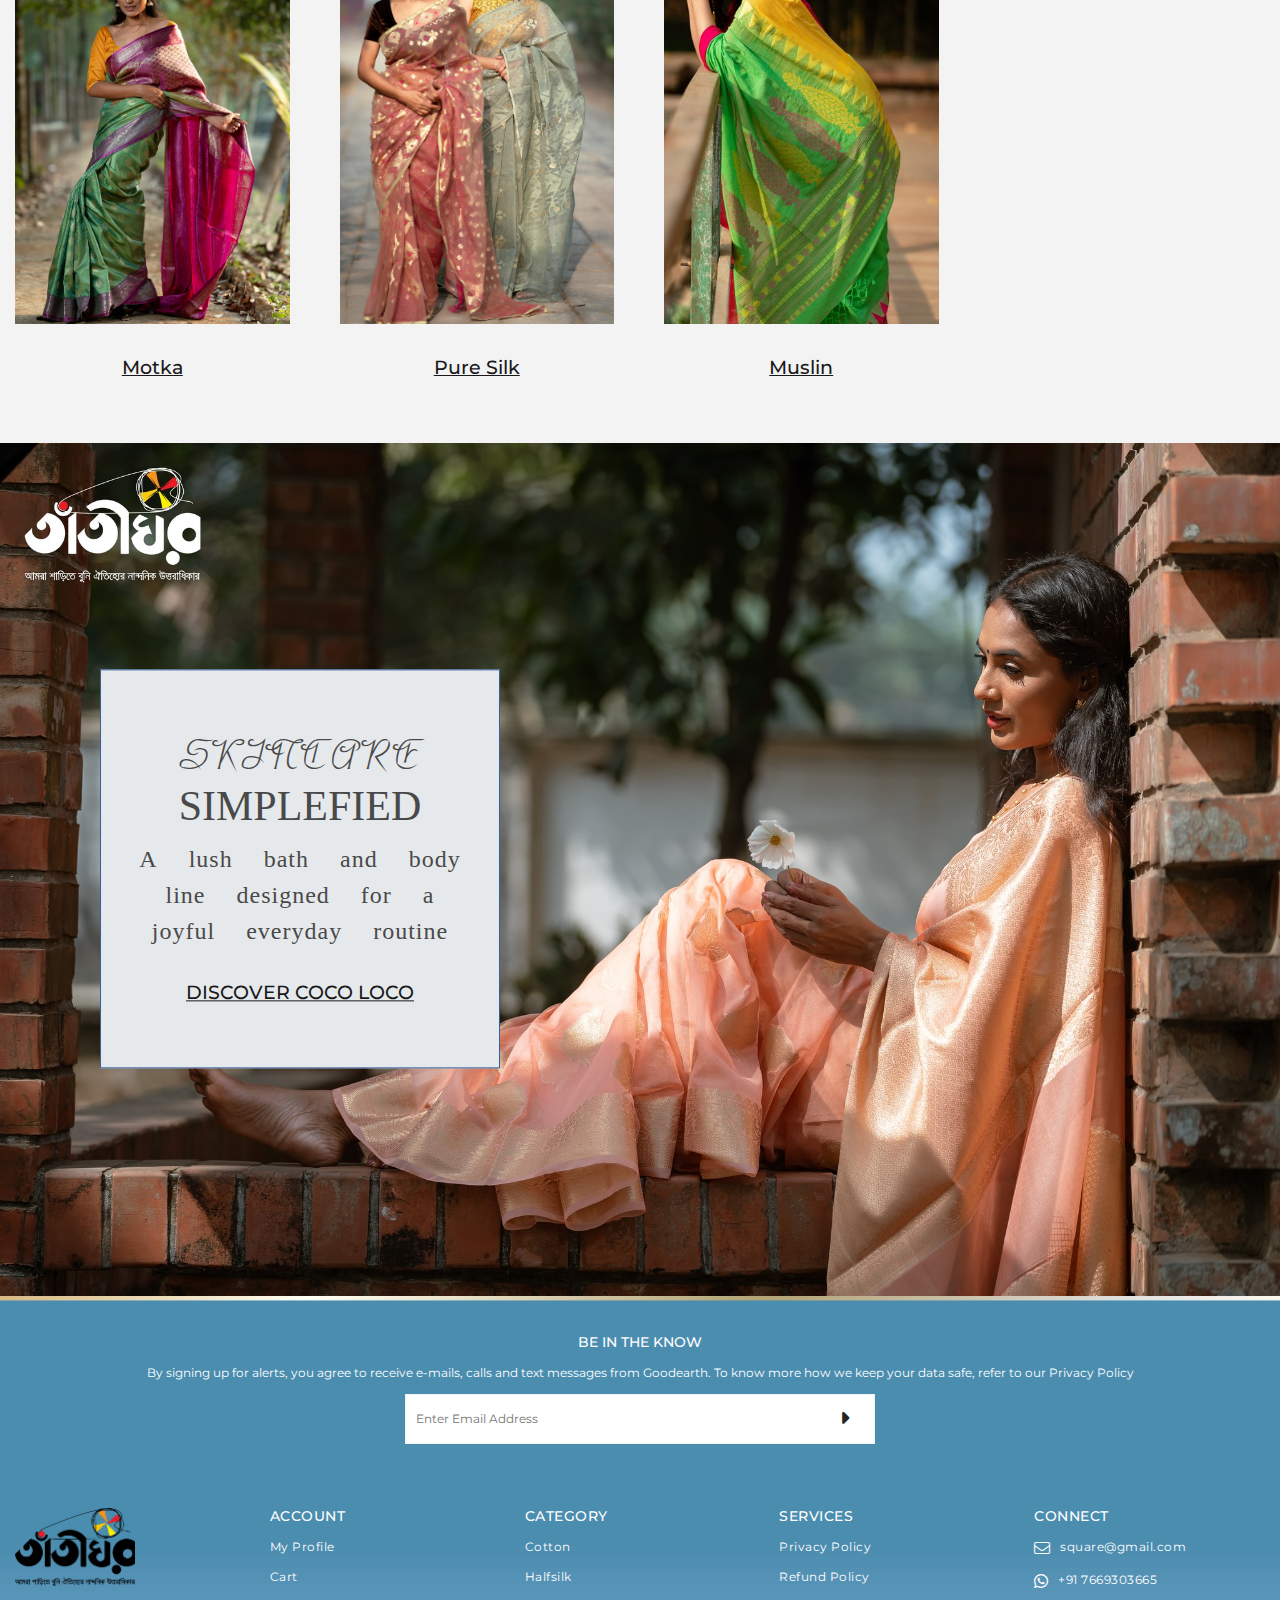
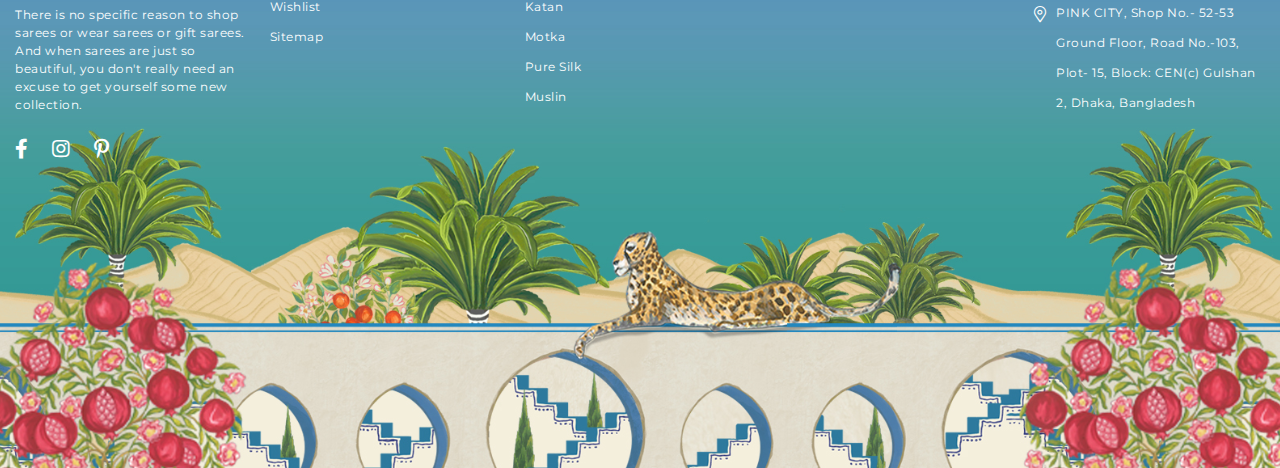
==== commit 8710244e: "video add" ====
--- a/index.html
+++ b/index.html
@@ -1016,6 +1016,10 @@
                 <div class="cls__banner_wrapper">
                     <!-- banner item -->
                     <a href="./filter.html" class="cls__banner_item">
+                        <video class="w-100 h-100 object-fit-cover" src="assets/image/tatighar/bannerplay6.mp4" autoplay="" loop="" muted="" type="video/mp4"></video>
+                    </a>
+                    <!-- banner item -->
+                    <a href="./filter.html" class="cls__banner_item">
                         <img src="assets/image/tatighar/334303083_947160836444826_5616624563323194614_n.jpg" alt="">
                     </a>
                     <!-- banner item -->
@@ -1026,80 +1030,6 @@
                 <div class="slideroffer_arrow"></div>
             </section>
             <!-- baner slider end -->
-
-            <!-- trending section start-->
-            <section class="cls__trending_section section_padding">
-                <!-- rending section shape -->
-                <div class="cls__trending_shape1">
-                    <img src="assets/image/tatighar/sideleft.jpg" alt="">
-                </div>
-                <div class="cls__trending_shape2">
-                    <img src="assets/image/tatighar/sideright.jpg" alt="">
-                </div>
-                <!-- container -->
-                <div class="cls__container">
-                    <!-- trending wrapper -->
-                    <div class="cls__trending_wrapper">
-                        <!-- first item -->
-                        <a href="./filter.html" class="cls__trending_first_item">
-                            <!-- trending image -->
-                            <div class="cls__trending_item_image">
-                                <img src="assets/image/tatighar/1.jpg" alt="">
-                            </div>
-                             <!-- trending content -->
-                             <div class="cls__trending_item_content">
-                                <p class="cls__trending_item_name">Cotton</p>
-                            </div>
-                        </a>
-
-                        <!-- trending item -->
-                        <a href="./filter.html" class="cls__trending_item">
-                            <!-- trending image -->
-                            <div class="cls__trending_item_image">
-                                <img src="assets/image/tatighar/2.jpg" alt="">
-                            </div>
-                            <!-- trending content -->
-                            <div class="cls__trending_item_content">
-                                <p class="cls__trending_item_name">Halfsilk</p>
-                            </div>
-                        </a>
-                        <!-- trending item -->
-                        <a href="./filter.html" class="cls__trending_item">
-                            <!-- trending image -->
-                            <div class="cls__trending_item_image">
-                                <img src="assets/image/tatighar/3.jpg" alt="">
-                            </div>
-                            <!-- trending content -->
-                            <div class="cls__trending_item_content">
-                                <p class="cls__trending_item_name">Katan</p>
-                            </div>
-                        </a>
-                        <!-- trending item -->
-                        <a href="./filter.html" class="cls__trending_item">
-                            <!-- trending image -->
-                            <div class="cls__trending_item_image">
-                                <img src="assets/image/tatighar/4.jpg" alt="">
-                            </div>
-                            <!-- trending content -->
-                            <div class="cls__trending_item_content">
-                                <p class="cls__trending_item_name"> Tantuj (Cotton)</p>
-                            </div>
-                        </a>
-                        <!-- trending item -->
-                        <a href="./filter.html" class="cls__trending_item">
-                            <!-- trending image -->
-                            <div class="cls__trending_item_image">
-                                <img src="assets/image/tatighar/5.jpg" alt="">
-                            </div>
-                            <!-- trending content -->
-                            <div class="cls__trending_item_content">
-                                <p class="cls__trending_item_name">Tantuj (Muslin)</p>
-                            </div>
-                        </a>
-                    </div>
-                </div>
-            </section>
-            <!-- trending section end-->
 
             <!-- category section -->
             <section class="cls__category_section section_padding">
@@ -1168,7 +1098,90 @@
             </section>
             <!-- category section end -->
 
-            <!-- banner section start -->
+            <!-- trending section start-->
+            <section class="cls__trending_section section_padding">
+                <!-- rending section shape -->
+                <!-- <div class="cls__trending_shape1">
+                    <img src="assets/image/tatighar/sideleft.jpg" alt="">
+                </div>
+                <div class="cls__trending_shape2">
+                    <img src="assets/image/tatighar/sideright.jpg" alt="">
+                </div> -->
+                <!-- container -->
+                <div class="cls__container">
+                    <!-- section title -->
+                    <div class="cls__section_title">
+                        <h2 class="cls__section_heading">Your <span>Favorite</span> Collection</h2>
+                    </div>
+                    <!-- trending wrapper -->
+                    <div class="cls__trending_wrapper">
+                        <!-- first item -->
+                        <a href="./filter.html" class="cls__trending_item">
+                            <!-- trending image -->
+                            <div class="cls__trending_item_image">
+                                <!-- <img src="assets/image/tatighar/1.jpg" alt=""> -->
+                                <video class="w-100 h-100 object-fit-cover" src="assets/image/tatighar/bannerplay.mp4" autoplay loop muted type="video/mp4"></video>
+                            </div>
+                             <!-- trending content -->
+                             <div class="cls__trending_item_content">
+                                <p class="cls__trending_item_name">Cotton</p>
+                            </div>
+                        </a>
+
+                        <!-- trending item -->
+                        <a href="./filter.html" class="cls__trending_item">
+                            <!-- trending image -->
+                            <div class="cls__trending_item_image">
+                                <!-- <img src="assets/image/tatighar/2.jpg" alt=""> -->
+                                <video class="w-100 h-100 object-fit-cover" src="assets/image/tatighar/bennarplay2.mp4" autoplay loop muted type="video/mp4"></video>
+                            </div>
+                            <!-- trending content -->
+                            <div class="cls__trending_item_content">
+                                <p class="cls__trending_item_name">Halfsilk</p>
+                            </div>
+                        </a>
+                        <!-- trending item -->
+                        <a href="./filter.html" class="cls__trending_item">
+                            <!-- trending image -->
+                            <div class="cls__trending_item_image">
+                                <video class="w-100 h-100 object-fit-cover" src="assets/image/tatighar/bannerplay3.mp4" autoplay loop muted type="video/mp4"></video>
+                                <!-- <img src="assets/image/tatighar/3.jpg" alt=""> -->
+                            </div>
+                            <!-- trending content -->
+                            <div class="cls__trending_item_content">
+                                <p class="cls__trending_item_name">Katan</p>
+                            </div>
+                        </a>
+                        <!-- trending item -->
+                        <a href="./filter.html" class="cls__trending_item">
+                            <!-- trending image -->
+                            <div class="cls__trending_item_image">
+                                <video class="w-100 h-100 object-fit-cover" src="assets/image/tatighar/bannerpaly5.mp4" autoplay loop muted type="video/mp4"></video>
+                                <!-- <img src="assets/image/tatighar/4.jpg" alt=""> -->
+                            </div>
+                            <!-- trending content -->
+                            <div class="cls__trending_item_content">
+                                <p class="cls__trending_item_name"> Tantuj (Cotton)</p>
+                            </div>
+                        </a>
+                        <!-- trending item -->
+                        <a href="./filter.html" class="cls__trending_item">
+                            <!-- trending image -->
+                            <div class="cls__trending_item_image">
+                                <video class="w-100 h-100 object-fit-cover" src="assets/image/tatighar/bannerplay7.mp4" autoplay loop muted type="video/mp4"></video>
+                                <!-- <img src="assets/image/tatighar/5.jpg" alt=""> -->
+                            </div>
+                            <!-- trending content -->
+                            <div class="cls__trending_item_content">
+                                <p class="cls__trending_item_name">Tantuj (Muslin)</p>
+                            </div>
+                        </a>
+                    </div>
+                </div>
+            </section>
+            <!-- trending section end-->
+
+            <!-- banneradd section start -->
             <section class="section_padding cls__banner_add">
                 <div class="cls__banneradd_image">
                     <img src="assets/image/tatighar/334303083_947160836444826_5616624563323194614_n.jpg" alt="">
@@ -1179,7 +1192,7 @@
                     <p class="cls__banneradd_link">DISCOVER ROZONA</p>
                 </a>
             </section>
-            <!-- banner section start end -->
+            <!-- banneradd section start end -->
 
             <!-- daily package -->
             <section class="cls__daily_package section_padding">
@@ -1231,7 +1244,7 @@
             </section>
             <!-- daily package end -->
 
-            <!-- banner section start -->
+            <!-- banneradd section start -->
             <section class="cls__banner_add">
                 <div class="cls__banneradd_image">
                     <img src="assets/image/tatighar/345825172_772097261071502_2999974962903157380_n.jpg" alt="">
@@ -1242,7 +1255,7 @@
                     <p class="cls__banneradd_link">DISCOVER COCO LOCO</p>
                 </a>
             </section>
-            <!-- banner section start end -->
+            <!-- banneradd section start end -->
         </main>
         <!-- main end -->
 
--- a/assets/css/global.css
+++ b/assets/css/global.css
@@ -115,7 +115,7 @@
 }
 
 .cls__section_heading span{
-    font-family: 'Srisakdi', cursive;
+    font-family: auto;
     font-weight: 600;
 }
 
--- a/assets/css/main.css
+++ b/assets/css/main.css
@@ -547,7 +547,6 @@
 }
 
 .cls__trending_wrapper{
-    max-width: 1400px;
     width: 100%;
     margin: 0 auto;
     display: grid;
@@ -555,12 +554,13 @@
     gap: 24px;
 }
 
-.cls__trending_first_item{
-    position: relative;
-}
-
 .cls__trending_item{
     position: relative;
+    max-height: 964px;
+}
+
+.cls__trending_item:not(:first-child){
+    max-height: 470px;
 }
 
 .cls__trending_item_image {
--- a/assets/css/responsive.css
+++ b/assets/css/responsive.css
@@ -12,7 +12,7 @@
         grid-template-columns: repeat(2, 1fr);
     }
     
-    .cls__trending_first_item{
+    .cls__trending_item:first-child{
         grid-column: span 2;
         grid-row: span 2;
     }
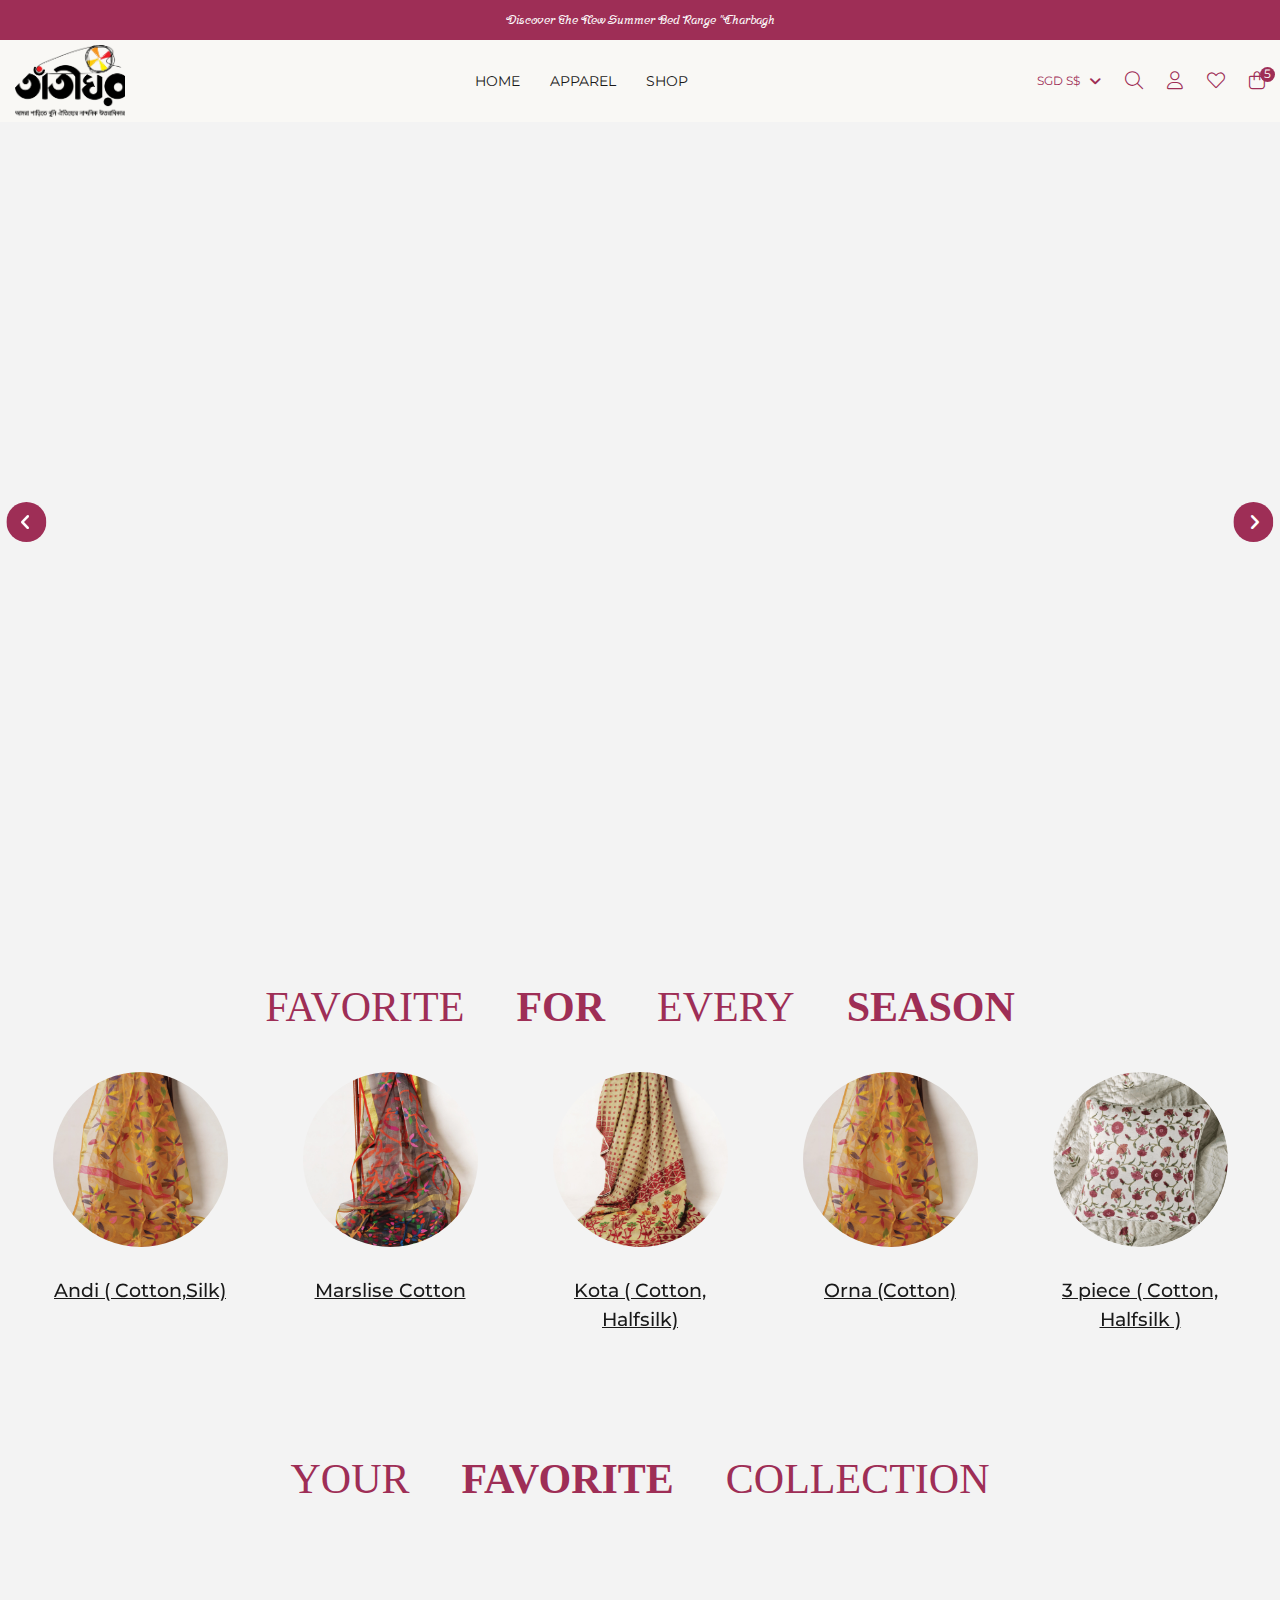
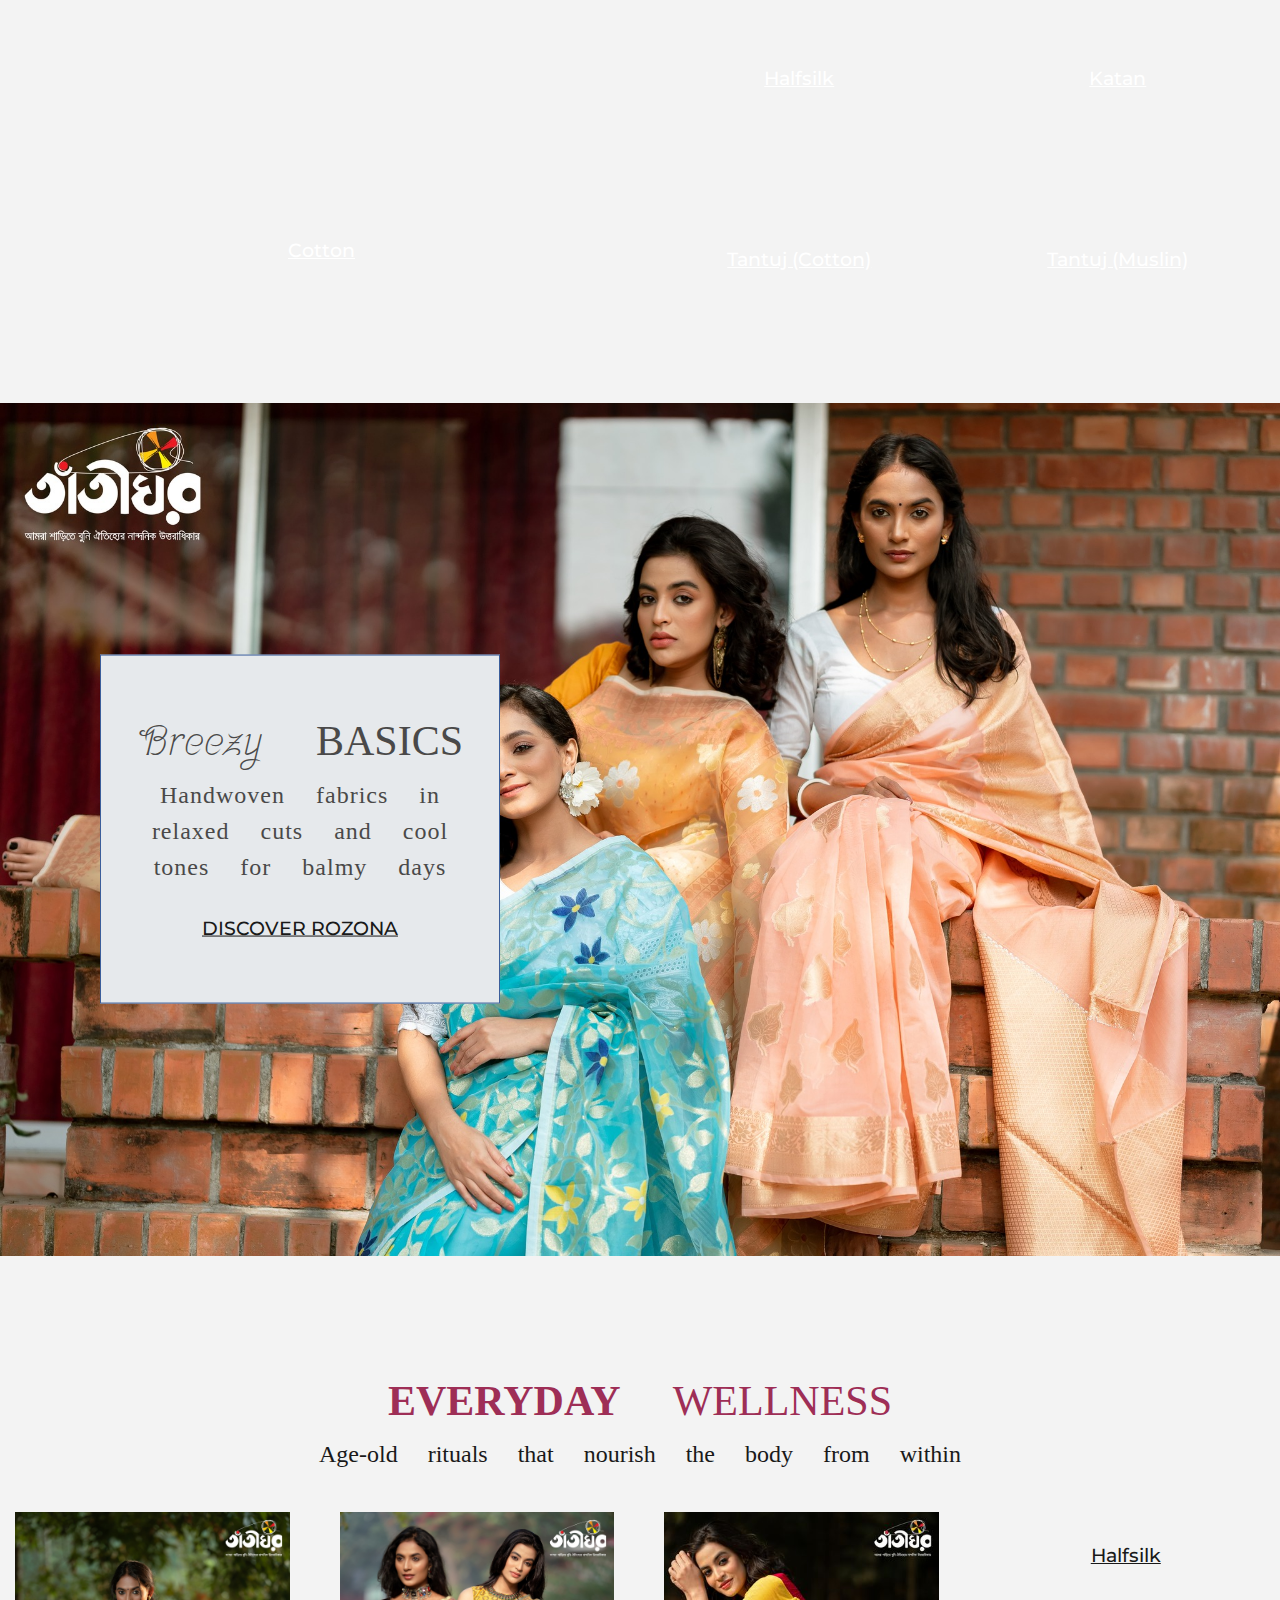
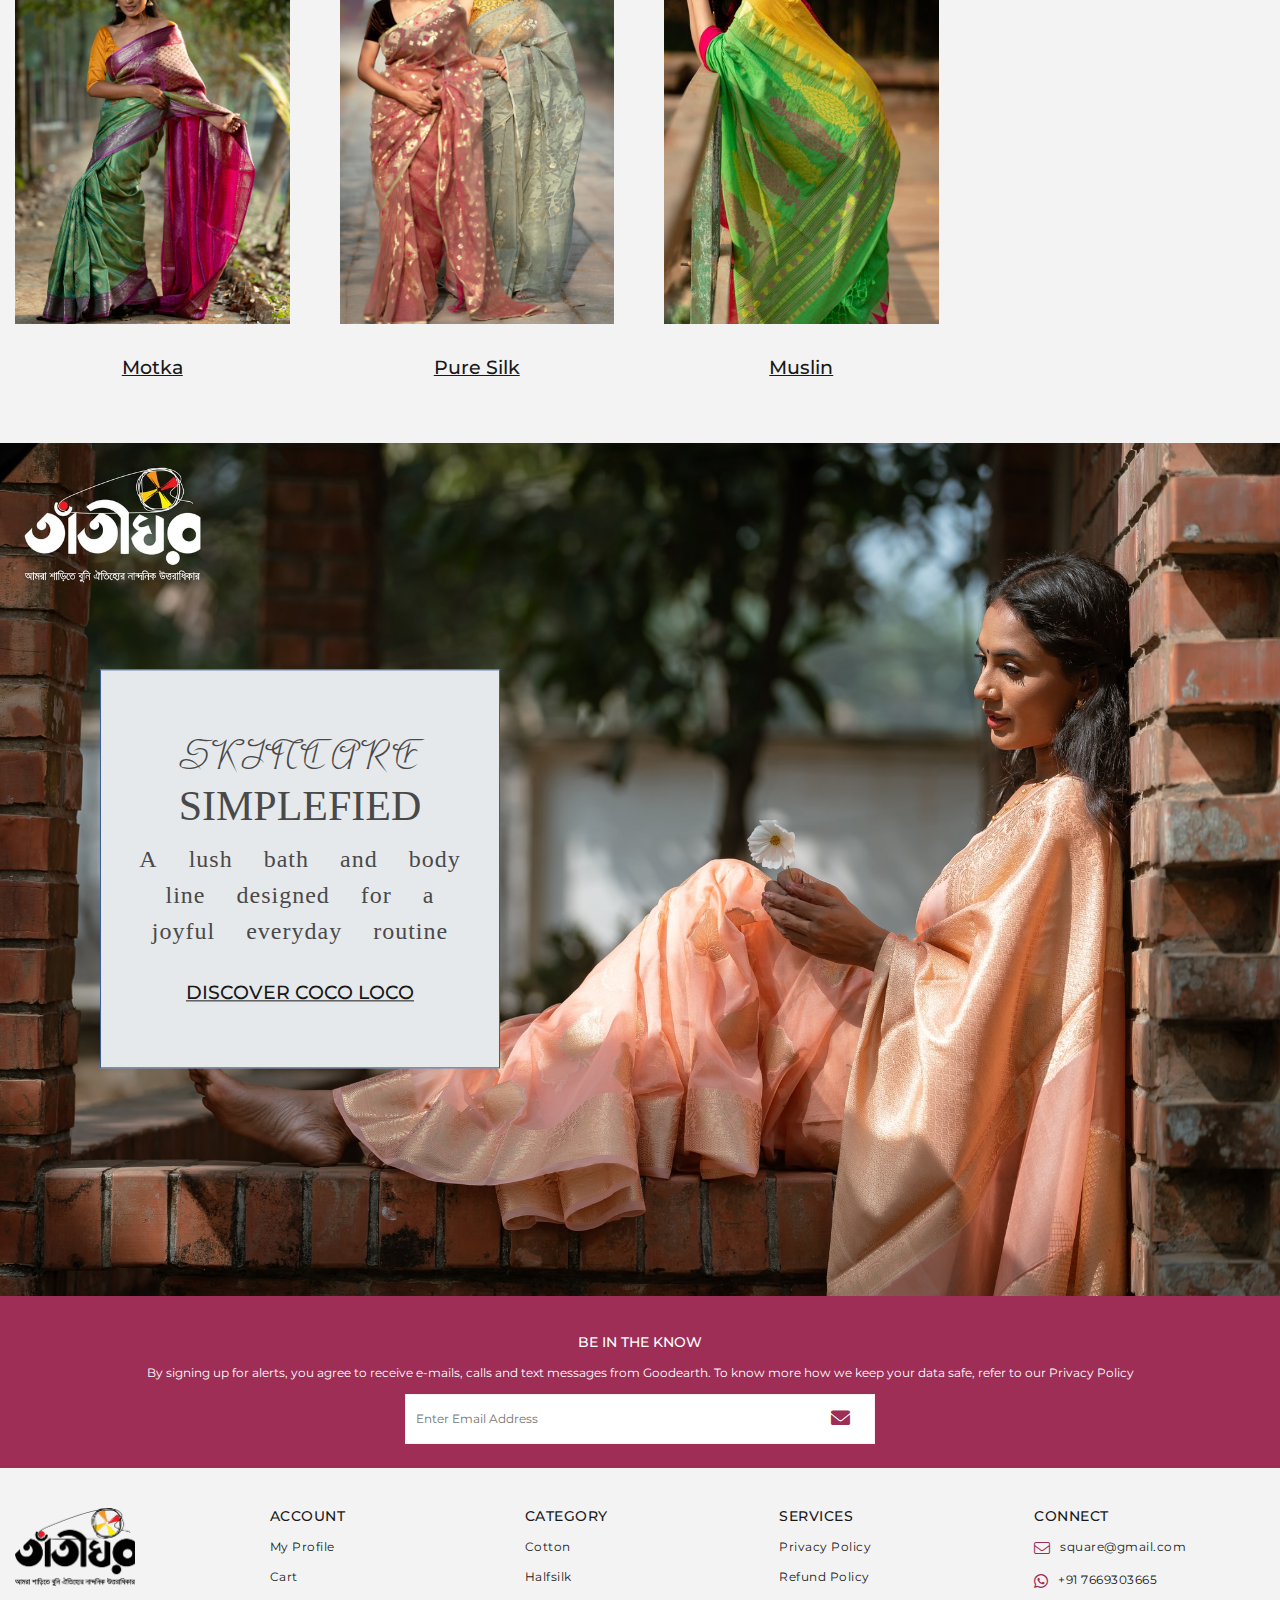
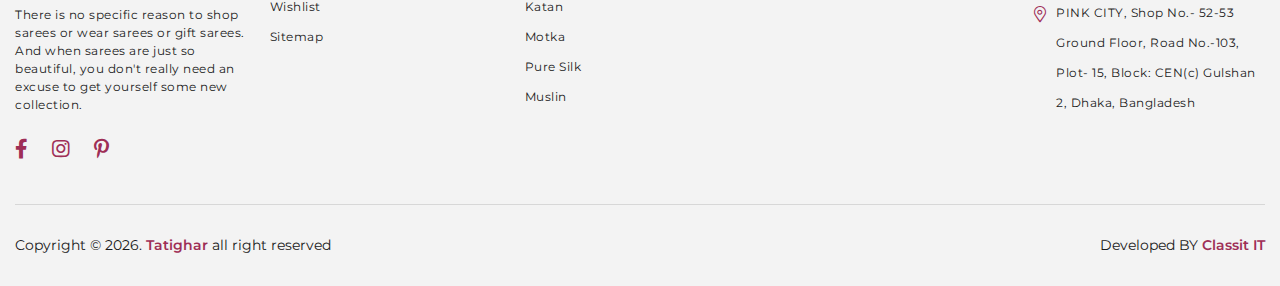
==== commit 551ed31e: "complte without site map" ====
--- a/index.html
+++ b/index.html
@@ -6,10 +6,6 @@
         <meta http-equiv="X-UA-Compatible" content="IE=edge">
         <meta name="viewport" content="width=device-width, initial-scale=1.0">
         <title>Square || Ecomarce</title>
-        <!-- font -->
-        <link
-            href="https://fonts.googleapis.com/css2?family=League+Spartan:wght@100;200;300;400;500;600;700&display=swap"
-            rel="stylesheet">
         <!-- link shortcut -->
         <link rel="shortcut icon" href="assets/image/favicon.png" type="image/x-icon">
         <!-- bootstarp link -->
@@ -19,7 +15,7 @@
         <link rel="stylesheet" href="assets/css/fontawesome.min.css">
         <!-- slick slider -->
         <link rel="stylesheet" href="assets/css/slick.css">
-        <link rel="stylesheet" href="assets/css/demo.css">
+
         <!-- css file link -->
         <link rel="stylesheet" href="assets/css/global.css">
         <link rel="stylesheet" href="assets/css/main.css">
@@ -41,7 +37,7 @@
                     <div class="cls__wrapper">
                         <!-- mobile toggler -->
                         <div class="cls__mobile_toggle d-block d-lg-none">
-                            <a class="toggle d-block d-lg-none">
+                            <a class="toggle d-block d-lg-none" id="toggle">
                                 <i class="fa-solid fa-bars"></i></span>
                             </a>
                         </div>
@@ -52,637 +48,27 @@
                             </a>
                         </div>
                         <!-- nav -->
-                        <div class="cls__nav d-none d-lg-block">
-                            <ul>
+                        <div class="cls__nav">
+                            <!-- mobile logo -->
+                            <div class="d-lg-none d-flex justify-content-between">
+                                <!-- mobile logo -->
+                                <li class="logo_mobile">
+                                    <img src="assets/image/tatighar/Tateeghar Logo-png.png" alt="">
+                                </li>
+                                <span class="nav_cross">
+                                    <i class="fa-solid fa-xmark"></i>
+                                </span>
+                            </div>
+                            <!-- logo -->
+                            <ul>    
                                 <li>
                                     <a href="./index.html">HOME</a>
-                                    <!-- mega menu -->
-                                    <div class="cls__mega_menu">
-                                        <div class="cls__megha_content">
-                                            <!-- megha wrapper -->
-                                            <div class="cls__megha_wrapper">
-                                                <!-- megha item -->
-                                                <div class="cls__megha_item">
-                                                    <!-- item content -->
-                                                    <div class="cls__megha_item_content cls__padding_ten">
-                                                        <h4 class="cls_megha_title">TANGIER</h4>
-                                                        <!-- header image -->
-                                                        <a href="./filter.html" class="cls__megha_imgae">
-                                                            <img src="assets/image/header/44543MicrosoftTeams-image.png" alt="">
-                                                            <p class="cls__header_imgae_text">Shop Mirage</p>
-                                                        </a>
-                                                    </div>
-                                                </div>
-                                                <!-- megha item -->
-                                                <div class="cls__megha_item cls__borderRight">
-                                                    <!-- item content -->
-                                                    <div class="cls__megha_item_content cls__padding_twenty">
-                                                        <h4 class="cls_megha_title">TANGIER</h4>
-                                                        <!-- header image -->
-                                                        <a href="./filter.html" class="cls__megha_imgae">
-                                                            <img src="assets/image/header/52200833347.jpg" alt="">
-                                                            <p class="cls__header_imgae_text">Shop Mirage</p>
-                                                        </a>
-                                                        <!-- header image -->
-                                                        <a href="./filter.html" class="cls__megha_imgae">
-                                                            <img src="assets/image/header/978535.jpg" alt="">
-                                                            <p class="cls__header_imgae_text">Shop Mirage</p>
-                                                        </a>
-                                                        <!-- header image -->
-                                                        <a href="./filter.html" class="cls__megha_imgae">
-                                                            <img src="assets/image/header/86783Menu-Coco-Loco.jpg" alt="">
-                                                            <p class="cls__header_imgae_text">Shop Mirage</p>
-                                                        </a>
-                                                    </div>
-                                                </div>
-                                                <!-- megha item -->
-                                                <div class="cls__megha_item">
-                                                    <!-- item content -->
-                                                    <div class="cls__megha_item_content">
-                                                        <!-- header block -->
-                                                        <div class="cls__nav_block">
-                                                            <h4 class="cls_megha_title">DINING</h4>
-                                                            <!-- navblock list -->
-                                                            <ul class="cls__navblock_list">
-                                                                <li>
-                                                                    <a href="./filter.html">Design Collection</a>
-                                                                </li>
-                                                                <li>
-                                                                    <a href="./filter.html">Dinnerware</a>
-                                                                </li>
-                                                                <li>
-                                                                    <a href="./filter.html">Cutlery</a>
-                                                                </li>
-                                                                <li>
-                                                                    <a href="./filter.html">Serveware</a>
-                                                                </li>
-                                                                <li>
-                                                                    <a href="./filter.html">Table Linen</a>
-                                                                </li>
-                                                                <li>
-                                                                    <a href="./filter.html">DRINKWARE & BAR</a>
-                                                                </li>
-                                                            </ul>
-                                                        </div>
-                                                        <!-- header block -->
-                                                        <div class="cls__nav_block">
-                                                            <h4 class="cls_megha_title">DRINKWARE & BAR</h4>
-                                                            <!-- navblock list -->
-                                                            <ul class="cls__navblock_list">
-                                                                <li>
-                                                                    <a href="./filter.html">Tea & Coffee Sets</a>
-                                                                </li>
-                                                                <li>
-                                                                    <a href="./filter.html">Mugs</a>
-                                                                </li>
-                                                                <li>
-                                                                    <a href="./filter.html">Glasses</a>
-                                                                </li>
-                                                                <li>
-                                                                    <a href="./filter.html">Barware</a>
-                                                                </li>
-                                                                <li>
-                                                                    <a href="./filter.html">Trays</a>
-                                                                </li>
-                                                                <li>
-                                                                    <a href="./filter.html">KIDS</a>
-                                                                </li>
-                                                            </ul>
-                                                        </div>
-                                                        <!-- header block -->
-                                                        <div class="cls__nav_block">
-                                                            <h4 class="cls_megha_title">KIDS</h4>
-                                                            <!-- navblock list -->
-                                                            <ul class="cls__navblock_list">
-                                                                <li>
-                                                                    <a href="./filter.html">Newborn Gifting</a>
-                                                                </li>
-                                                                <li>
-                                                                    <a href="./filter.html">Bed & Bath</a>
-                                                                </li>
-                                                                <li>
-                                                                    <a href="./filter.html">Play & Learn</a>
-                                                                </li>
-                                                            </ul>
-                                                        </div>
-                                                    </div>
-                                                </div>
-                                                <!-- megha item -->
-                                                <div class="cls__megha_item">
-                                                    <!-- item content -->
-                                                    <div class="cls__megha_item_content">
-                                                        <!-- header block -->
-                                                        <div class="cls__nav_block">
-                                                            <h4 class="cls_megha_title">DECOR</h4>
-                                                            <!-- navblock list -->
-                                                            <ul class="cls__navblock_list">
-                                                                <li>
-                                                                    <a href="./filter.html">Vases</a>
-                                                                </li>
-                                                                <li>
-                                                                    <a href="./filter.html">Lanterns & Votives</a>
-                                                                </li>
-                                                                <li>
-                                                                    <a href="./filter.html">Centerpieces & Accessories</a>
-                                                                </li>
-                                                                <li>
-                                                                    <a href="./filter.html">Candles & Stands</a>
-                                                                </li>
-                                                                <li>
-                                                                    <a href="./filter.html">Papier Mache</a>
-                                                                </li>
-                                                                <li>
-                                                                    <a href="./filter.html">Decoupage</a>
-                                                                </li>
-                                                                <li>
-                                                                    <a href="./filter.html">Journals</a>
-                                                                </li>
-                                                                <li>
-                                                                    <a href="./filter.html">Wallcoverings</a>
-                                                                </li>
-                                                            </ul>
-                                                        </div>
-                                                        <!-- header block -->
-                                                        <div class="cls__nav_block">
-                                                            <h4 class="cls_megha_title">HOME TEXTILES</h4>
-                                                            <!-- navblock list -->
-                                                            <ul class="cls__navblock_list">
-                                                                <li>
-                                                                    <a href="./filter.html">Bed Collections</a>
-                                                                </li>
-                                                                <li>
-                                                                    <a href="./filter.html">White Essentials</a>
-                                                                </li>
-                                                                <li>
-                                                                    <a href="./filter.html">Bedspreads</a>
-                                                                </li>
-                                                                <li>
-                                                                    <a href="./filter.html">Quilts & Dohars</a>
-                                                                </li>
-                                                                <li>
-                                                                    <a href="./filter.html">Bolsters & Shams</a>
-                                                                </li>
-                                                                <li>
-                                                                    <a href="./filter.html">Curtains & Yardage</a>
-                                                                </li>
-                                                                <li>
-                                                                    <a href="./filter.html">Dhurries</a>
-                                                                </li>
-                                                                <li>
-                                                                    <a href="./filter.html">Cushions</a>
-                                                                </li>
-                                                            </ul>
-                                                        </div>
-                                                    </div>
-                                                </div>
-                                                <!-- megha item -->
-                                                <div class="cls__megha_item">
-                                                    <!-- item content -->
-                                                    <div class="cls__megha_item_content cls__padding_twenty">
-                                                        <h4 class="cls_megha_title">CUSHIONS</h4>
-                                                        <!-- header image -->
-                                                        <a href="./filter.html" class="cls__megha_imgae">
-                                                            <img src="assets/image/header/collection1.jpg" alt="">
-                                                            <p class="cls__header_imgae_text">Cushion Collections</p>
-                                                        </a>
-                                                        <!-- header image -->
-                                                        <a href="./filter.html" class="cls__megha_imgae">
-                                                            <img src="assets/image/header/collection2.jpg" alt="">
-                                                            <p class="cls__header_imgae_text">Prints</p>
-                                                        </a>
-                                                        <!-- header image -->
-                                                        <a href="./filter.html" class="cls__megha_imgae">
-                                                            <img src="assets/image/header/collection3.jpg" alt="">
-                                                            <p class="cls__header_imgae_text">Embroidered & Brocades</p>
-                                                        </a>
-                                                    </div>
-                                                </div>
-                                                <!-- megha item -->
-                                                <div class="cls__megha_item">
-                                                    <!-- item content -->
-                                                    <div class="cls__megha_item_content cls__padding_ten">
-                                                        <h4 class="cls_megha_title">ANCIENT RITUALS</h4>
-                                                        <!-- header image -->
-                                                        <a href="./filter.html" class="cls__megha_imgae">
-                                                            <img src="assets/image/header/collection4.jpg" alt="">
-                                                        </a>
-                                                        <!-- cls block -->
-                                                        <div class="cls__nav_block cls__p_0">
-                                                            <ul class="cls__navblock_list">
-                                                                <li>
-                                                                    <a href="./filter.html">Ancient Rituals</a>
-                                                                </li>
-                                                                <li>
-                                                                    <a href="./filter.html">Incense & Dhuna</a>
-                                                                </li>
-                                                                <li>
-                                                                    <a href="./filter.html">Copperware</a>
-                                                                </li>
-                                                                <li>
-                                                                    <a href="./filter.html">Kansa</a>
-                                                                </li>
-                                                                <li>
-                                                                    <a href="./filter.html">Honey</a>
-                                                                </li>
-                                                            </ul>
-                                                        </div>
-                                                        <!-- cls block -->
-                                                        <div class="cls__nav_block cls__p_0">
-                                                            <h4 class="cls_megha_title">BATH & FRAGRANCE</h4>
-                                                            <!-- navblock list -->
-                                                            <ul class="cls__navblock_list">
-                                                                <li>
-                                                                    <a href="./filter.html">Aromatherapy</a>
-                                                                </li>
-                                                                <li>
-                                                                    <a href="./filter.html">Bath & Bodycare</a>
-                                                                </li>
-                                                                <li>
-                                                                    <a href="./filter.html">Bathroom Accessories</a>
-                                                                </li>
-                                                                <li>
-                                                                    <a href="./filter.html">Towels</a>
-                                                                </li>
-                                                                <li>
-                                                                    <a href="./filter.html"></a>
-                                                                </li>
-                                                                <li>
-                                                                    <a href="./filter.html"></a>
-                                                                </li>
-                                                            </ul>
-                                                        </div>
-                                                    </div>
-                                                </div>
-                                            </div>
-                                        </div>
-                                    </div>
                                 </li>
                                 <li>
                                     <a href="./filter.html">APPAREL</a>
-                                    <!-- mega menu -->
-                                    <div class="cls__mega_menu">
-                                        <div class="cls__megha_content">
-                                            <!-- megha wrapper -->
-                                            <div class="cls__megha_wrapper">
-                                                <!-- megha item -->
-                                                <div class="cls__megha_item">
-                                                    <!-- item content -->
-                                                    <div class="cls__megha_item_content cls__padding_twenty">
-                                                        <h4 class="cls_megha_title">ALL COLLECTION</h4>
-                                                        <!-- header image -->
-                                                        <a href="./filter.html" class="cls__megha_imgae">
-                                                            <img src="assets/image/header/g1.jpg" alt="">
-                                                            <p class="cls__header_imgae_text">Samiha</p>
-                                                        </a>
-                                                        <!-- header image -->
-                                                        <a href="./filter.html" class="cls__megha_imgae">
-                                                            <img src="assets/image/header/g2.jpg" alt="">
-                                                            <p class="cls__header_imgae_text">Occasion Wear</p>
-                                                        </a>
-                                                        <!-- header image -->
-                                                        <a href="./filter.html" class="cls__megha_imgae">
-                                                            <img src="assets/image/header/g3.jpg" alt="">
-                                                            <p class="cls__header_imgae_text">Rozana Essentials</p>
-                                                        </a>
-                                                    </div>
-                                                </div>
-                                                <!-- megha item -->
-                                                <div class="cls__megha_item">
-                                                    <!-- item content -->
-                                                    <div class="cls__megha_item_content">
-                                                        <!-- header block -->
-                                                        <div class="cls__nav_block">
-                                                            <h4 class="cls_megha_title">DINING</h4>
-                                                            <!-- navblock list -->
-                                                            <ul class="cls__navblock_list">
-                                                                <li>
-                                                                    <a href="./filter.html">Design Collection</a>
-                                                                </li>
-                                                                <li>
-                                                                    <a href="./filter.html">Dinnerware</a>
-                                                                </li>
-                                                                <li>
-                                                                    <a href="./filter.html">Cutlery</a>
-                                                                </li>
-                                                                <li>
-                                                                    <a href="./filter.html">Serveware</a>
-                                                                </li>
-                                                                <li>
-                                                                    <a href="./filter.html">Table Linen</a>
-                                                                </li>
-                                                                <li>
-                                                                    <a href="./filter.html">DRINKWARE & BAR</a>
-                                                                </li>
-                                                            </ul>
-                                                        </div>
-                                                        <!-- header block -->
-                                                        <div class="cls__nav_block">
-                                                            <h4 class="cls_megha_title">DRINKWARE & BAR</h4>
-                                                            <!-- navblock list -->
-                                                            <ul class="cls__navblock_list">
-                                                                <li>
-                                                                    <a href="./filter.html">Tea & Coffee Sets</a>
-                                                                </li>
-                                                                <li>
-                                                                    <a href="./filter.html">Mugs</a>
-                                                                </li>
-                                                                <li>
-                                                                    <a href="./filter.html">Glasses</a>
-                                                                </li>
-                                                                <li>
-                                                                    <a href="./filter.html">Barware</a>
-                                                                </li>
-                                                                <li>
-                                                                    <a href="./filter.html">Trays</a>
-                                                                </li>
-                                                                <li>
-                                                                    <a href="./filter.html">KIDS</a>
-                                                                </li>
-                                                            </ul>
-                                                        </div>
-                                                        <!-- header block -->
-                                                        <div class="cls__nav_block">
-                                                            <h4 class="cls_megha_title">KIDS</h4>
-                                                            <!-- navblock list -->
-                                                            <ul class="cls__navblock_list">
-                                                                <li>
-                                                                    <a href="./filter.html">Newborn Gifting</a>
-                                                                </li>
-                                                                <li>
-                                                                    <a href="./filter.html">Bed & Bath</a>
-                                                                </li>
-                                                                <li>
-                                                                    <a href="./filter.html">Play & Learn</a>
-                                                                </li>
-                                                            </ul>
-                                                        </div>
-                                                    </div>
-                                                </div>
-                                                <!-- megha item -->
-                                                <div class="cls__megha_item">
-                                                    <!-- item content -->
-                                                    <div class="cls__megha_item_content">
-                                                        <!-- header block -->
-                                                        <div class="cls__nav_block">
-                                                            <h4 class="cls_megha_title">DECOR</h4>
-                                                            <!-- navblock list -->
-                                                            <ul class="cls__navblock_list">
-                                                                <li>
-                                                                    <a href="./filter.html">Vases</a>
-                                                                </li>
-                                                                <li>
-                                                                    <a href="./filter.html">Lanterns & Votives</a>
-                                                                </li>
-                                                                <li>
-                                                                    <a href="./filter.html">Centerpieces & Accessories</a>
-                                                                </li>
-                                                                <li>
-                                                                    <a href="./filter.html">Candles & Stands</a>
-                                                                </li>
-                                                                <li>
-                                                                    <a href="./filter.html">Papier Mache</a>
-                                                                </li>
-                                                                <li>
-                                                                    <a href="./filter.html">Decoupage</a>
-                                                                </li>
-                                                                <li>
-                                                                    <a href="./filter.html">Journals</a>
-                                                                </li>
-                                                                <li>
-                                                                    <a href="./filter.html">Wallcoverings</a>
-                                                                </li>
-                                                            </ul>
-                                                        </div>
-                                                        <!-- header block -->
-                                                        <div class="cls__nav_block">
-                                                            <h4 class="cls_megha_title">HOME TEXTILES</h4>
-                                                            <!-- navblock list -->
-                                                            <ul class="cls__navblock_list">
-                                                                <li>
-                                                                    <a href="./filter.html">Bed Collections</a>
-                                                                </li>
-                                                                <li>
-                                                                    <a href="./filter.html">White Essentials</a>
-                                                                </li>
-                                                                <li>
-                                                                    <a href="./filter.html">Bedspreads</a>
-                                                                </li>
-                                                                <li>
-                                                                    <a href="./filter.html">Quilts & Dohars</a>
-                                                                </li>
-                                                                <li>
-                                                                    <a href="./filter.html">Bolsters & Shams</a>
-                                                                </li>
-                                                                <li>
-                                                                    <a href="./filter.html">Curtains & Yardage</a>
-                                                                </li>
-                                                                <li>
-                                                                    <a href="./filter.html">Dhurries</a>
-                                                                </li>
-                                                                <li>
-                                                                    <a href="./filter.html">Cushions</a>
-                                                                </li>
-                                                            </ul>
-                                                        </div>
-                                                    </div>
-                                                </div>
-                                                <!-- megha item -->
-                                                <div class="cls__megha_item cls__borderRight">
-                                                    <!-- item content -->
-                                                    <div class="cls__megha_item_content cls__padding_ten">
-                                                        <h4 class="cls_megha_title">FLOW</h4>
-                                                        <!-- header image -->
-                                                        <a href="./filter.html" class="cls__megha_imgae">
-                                                            <img src="assets/image/header/gg4.jpg" alt="">
-                                                        </a>
-                                                        <div class="cls__nav_block cls__p_0">
-                                                            <ul class="cls__navblock_list">
-                                                                <li>
-                                                                    <a href="./filter.html">Ancient Rituals</a>
-                                                                </li>
-                                                                <li>
-                                                                    <a href="./filter.html">Incense &amp; Dhuna</a>
-                                                                </li>
-                                                                <li>
-                                                                    <a href="./filter.html">Copperware</a>
-                                                                </li>
-                                                                <li>
-                                                                    <a href="./filter.html">Kansa</a>
-                                                                </li>
-                                                                <li>
-                                                                    <a href="./filter.html">Honey</a>
-                                                                </li>
-                                                            </ul>
-                                                        </div>
-                                                    </div>
-                                                </div>
-                                                <!-- megha item -->
-                                                <div class="cls__megha_item">
-                                                    <!-- item content -->
-                                                    <div class="cls__megha_item_content">
-                                                        <!-- header block -->
-                                                        <div class="cls__nav_block">
-                                                            <h4 class="cls_megha_title">DINING</h4>
-                                                            <!-- navblock list -->
-                                                            <ul class="cls__navblock_list">
-                                                                <li>
-                                                                    <a href="./filter.html">Design Collection</a>
-                                                                </li>
-                                                                <li>
-                                                                    <a href="./filter.html">Dinnerware</a>
-                                                                </li>
-                                                            </ul>
-                                                        </div>
-                                                    </div>
-                                                </div>
-                                                <!-- megha item -->
-                                                <div class="cls__megha_item">
-                                                    <!-- item content -->
-                                                    <div class="cls__megha_item_content cls__padding_ten">
-                                                        <h4 class="cls_megha_title">ANCIENT RITUALS</h4>
-                                                        <!-- header image -->
-                                                        <a href="./filter.html" class="cls__megha_imgae">
-                                                            <img src="assets/image/header/daimind.jpg" alt="">
-                                                            <p class="cls__header_imgae_text">Shop Mirage</p>
-                                                            <p class="cls__megha_inner_text">Lorem ipsum dolor sit amet consectetur adipisicing elit. Cupiditate, tempora mollitia.</p>
-                                                        </a>
-                                                    </div>
-                                                </div>
-                                            </div>
-                                        </div>
-                                    </div>
-                                </li>
-                                <li>
-                                    <a href="./filter.html">GIFTING</a>
-                                    <!-- mega menu -->
-                                    <div class="cls__mega_menu">
-                                        <div class="cls__megha_content">
-                                            <!-- megha wrapper -->
-                                            <div class="cls__megha_wrapper">
-                                                <!-- megha item -->
-                                                <div class="cls__megha_item">
-                                                    <!-- item content -->
-                                                    <div class="cls__megha_item_content cls__padding_ten">
-                                                        <h4 class="cls_megha_title">TANGIER</h4>
-                                                        <!-- header image -->
-                                                        <a href="./filter.html" class="cls__megha_imgae">
-                                                            <img src="assets/image/header/image.jpg" alt="">
-                                                            <p class="cls__header_imgae_text">Shop Mirage</p>
-                                                        </a>
-                                                    </div>
-                                                </div>
-                                                <!-- megha item -->
-                                                <div class="cls__megha_item">
-                                                    <!-- item content -->
-                                                    <div class="cls__megha_item_content">
-                                                        <!-- header block -->
-                                                        <div class="cls__nav_block">
-                                                            <h4 class="cls_megha_title">DINING</h4>
-                                                            <!-- navblock list -->
-                                                            <ul class="cls__navblock_list">
-                                                                <li>
-                                                                    <a href="./filter.html">Design Collection</a>
-                                                                </li>
-                                                                <li>
-                                                                    <a href="./filter.html">Dinnerware</a>
-                                                                </li>
-                                                                <li>
-                                                                    <a href="./filter.html">Cutlery</a>
-                                                                </li>
-                                                                <li>
-                                                                    <a href="./filter.html">Serveware</a>
-                                                                </li>
-                                                                <li>
-                                                                    <a href="./filter.html">Table Linen</a>
-                                                                </li>
-                                                                <li>
-                                                                    <a href="./filter.html">DRINKWARE & BAR</a>
-                                                                </li>
-                                                            </ul>
-                                                        </div>
-                                                        <!-- header block -->
-                                                        <div class="cls__nav_block">
-                                                            <h4 class="cls_megha_title">DRINKWARE & BAR</h4>
-                                                            <!-- navblock list -->
-                                                            <ul class="cls__navblock_list">
-                                                                <li>
-                                                                    <a href="./filter.html">Tea & Coffee Sets</a>
-                                                                </li>
-                                                                <li>
-                                                                    <a href="./filter.html">Mugs</a>
-                                                                </li>
-                                                                <li>
-                                                                    <a href="./filter.html">Glasses</a>
-                                                                </li>
-                                                                <li>
-                                                                    <a href="./filter.html">Barware</a>
-                                                                </li>
-                                                                <li>
-                                                                    <a href="./filter.html">Trays</a>
-                                                                </li>
-                                                                <li>
-                                                                    <a href="./filter.html">KIDS</a>
-                                                                </li>
-                                                            </ul>
-                                                        </div>
-                                                    </div>
-                                                </div>
-                                                <!-- megha item -->
-                                                <div class="cls__megha_item cls__borderRight">
-                                                    <!-- item content -->
-                                                    <div class="cls__megha_item_content cls__padding_twenty">
-                                                        <h4 class="cls_megha_title">TANGIER</h4>
-                                                        <!-- header image -->
-                                                        <a href="./filter.html" class="cls__megha_imgae">
-                                                            <img src="assets/image/header/52200833347.jpg" alt="">
-                                                            <p class="cls__header_imgae_text">Shop Mirage</p>
-                                                        </a>
-                                                        <!-- header image -->
-                                                        <a href="./filter.html" class="cls__megha_imgae">
-                                                            <img src="assets/image/header/978535.jpg" alt="">
-                                                            <p class="cls__header_imgae_text">Shop Mirage</p>
-                                                        </a>
-                                                    </div>
-                                                </div>
-                                                <!-- megha item -->
-                                                <div class="cls__megha_item">
-                                                    <!-- item content -->
-                                                    <div class="cls__megha_item_content cls__padding_ten">
-                                                        <h4 class="cls_megha_title">TANGIER</h4>
-                                                        <!-- header image -->
-                                                        <a href="./filter.html" class="cls__megha_imgae">
-                                                            <img src="assets/image/header/image1.png" alt="">
-                                                            <p class="cls__header_imgae_text">Shop Mirage</p>
-                                                        </a>
-                                                    </div>
-                                                </div>
-                                                <!-- megha item -->
-                                                <div class="cls__megha_item">
-                                                    <!-- item content -->
-                                                    <div class="cls__megha_item_content cls__padding_ten">
-                                                        <h4 class="cls_megha_title">TANGIER</h4>
-                                                        <!-- header image -->
-                                                        <a href="./filter.html" class="cls__megha_imgae">
-                                                            <img src="assets/image/header/image2.png" alt="">
-                                                            <p class="cls__header_imgae_text">Shop Mirage</p>
-                                                        </a>
-                                                    </div>
-                                                </div>
-                                                <!-- megha item -->
-                                                <div class="cls__megha_item">
-                                                    <!-- item content -->
-                                                    <div class="cls__megha_item_content cls__padding_ten">
-                                                        <h4 class="cls_megha_title">TANGIER</h4>
-                                                        <!-- header image -->
-                                                        <a href="./filter.html" class="cls__megha_imgae">
-                                                            <img src="assets/image/header/image3.jpg" alt="">
-                                                            <p class="cls__header_imgae_text">Shop Mirage</p>
-                                                        </a>
-                                                    </div>
-                                                </div>
-                                            </div>
-                                        </div>
-                                    </div>
+                                </li>
+                                <li>
+                                    <a href="./filter.html">SHOP</a>
                                 </li>
                             </ul>
                         </div>
@@ -749,7 +135,6 @@
                                 </div>
                             </div>
                         </div>
-                        <!-- header right end -->
                         <!-- header search form -->
                         <div class="header_search_form">
                             <form action="">
@@ -761,128 +146,6 @@
                         </div>
                     </div>
                 </div>
-            </div>
-            <!-- mobile nav -->
-            <div class="wrapper cf">
-                <nav id="main-nav">
-                  <ul class="second-nav">
-                    <li class="emptyli"></li>
-                    <li class="devices">
-                      <span>HOME</span>
-                      <ul>
-                        <li class="mobile">
-                          <a href="#">Mobile Phones</a>
-                          <ul>
-                            <li><a href="#">Super Smart Phone</a></li>
-                            <li><a href="#">Thin Magic Mobile</a></li>
-                            <li><a href="#">Performance Crusher</a></li>
-                            <li><a href="#">Futuristic Experience</a></li>
-                          </ul>
-                        </li>
-      
-                        <li class="television">
-                          <a href="#">Televisions</a>
-                          <div class="subnav-container">
-                            <ul>
-                              <li><a href="#">Flat Superscreen</a></li>
-                              <li><a href="#">Gigantic LED</a></li>
-                              <li><a href="#">Power Eater</a></li>
-                              <li><a href="#">3D Experience</a></li>
-                              <li><a href="#">Classic Comfort</a></li>
-                            </ul>
-                          </div>
-                        </li>
-      
-                        <li class="camera">
-                          <a href="#">APPAREL</a>
-                          <ul>
-                            <li><a href="#">Smart Shot</a></li>
-                            <li><a href="#">Power Shooter</a></li>
-                            <li><a href="#">Easy Photo Maker</a></li>
-                            <li><a href="#">Super Pixel</a></li>
-                          </ul>
-                        </li>
-      
-                      </ul>
-                    </li>
-                    <li class="devices">
-                      <span>APPAREL</span>
-                      <ul>
-                        <li class="mobile">
-                          <a href="#">Mobile Phones</a>
-                          <ul>
-                            <li><a href="#">Super Smart Phone</a></li>
-                            <li><a href="#">Thin Magic Mobile</a></li>
-                            <li><a href="#">Performance Crusher</a></li>
-                            <li><a href="#">Futuristic Experience</a></li>
-                          </ul>
-                        </li>
-      
-                        <li class="television">
-                          <a href="#">Televisions</a>
-                          <div class="subnav-container">
-                            <ul>
-                              <li><a href="#">Flat Superscreen</a></li>
-                              <li><a href="#">Gigantic LED</a></li>
-                              <li><a href="#">Power Eater</a></li>
-                              <li><a href="#">3D Experience</a></li>
-                              <li><a href="#">Classic Comfort</a></li>
-                            </ul>
-                          </div>
-                        </li>
-      
-                        <li class="camera">
-                          <a href="#">APPAREL</a>
-                          <ul>
-                            <li><a href="#">Smart Shot</a></li>
-                            <li><a href="#">Power Shooter</a></li>
-                            <li><a href="#">Easy Photo Maker</a></li>
-                            <li><a href="#">Super Pixel</a></li>
-                          </ul>
-                        </li>
-      
-                      </ul>
-                    </li>
-                    <li class="devices">
-                      <span>GIFTING</span>
-                      <ul>
-                        <li class="mobile">
-                          <a href="#">Mobile Phones</a>
-                          <ul>
-                            <li><a href="#">Super Smart Phone</a></li>
-                            <li><a href="#">Thin Magic Mobile</a></li>
-                            <li><a href="#">Performance Crusher</a></li>
-                            <li><a href="#">Futuristic Experience</a></li>
-                          </ul>
-                        </li>
-      
-                        <li class="television">
-                          <a href="#">Televisions</a>
-                          <div class="subnav-container">
-                            <ul>
-                              <li><a href="#">Flat Superscreen</a></li>
-                              <li><a href="#">Gigantic LED</a></li>
-                              <li><a href="#">Power Eater</a></li>
-                              <li><a href="#">3D Experience</a></li>
-                              <li><a href="#">Classic Comfort</a></li>
-                            </ul>
-                          </div>
-                        </li>
-      
-                        <li class="camera">
-                          <a href="#">APPAREL</a>
-                          <ul>
-                            <li><a href="#">Smart Shot</a></li>
-                            <li><a href="#">Power Shooter</a></li>
-                            <li><a href="#">Easy Photo Maker</a></li>
-                            <li><a href="#">Super Pixel</a></li>
-                          </ul>
-                        </li>
-      
-                      </ul>
-                    </li>
-                  </ul>
-                </nav>
             </div>
             <!-- cart menu -->
             <div class="cls__cart_menu">
@@ -1258,7 +521,7 @@
             <!-- banneradd section start end -->
         </main>
         <!-- main end -->
-
+        
         <!-- footer section -->
         <footer class="cls__footer_section">
             <!-- footer newsletter -->
@@ -1273,7 +536,7 @@
                     <form action="" class="cls__newsltter_form">
                         <div class="cls__newsletter_inner">
                             <input class="cls__input" type="email" placeholder="Enter Email Address">
-                            <span class="cls__input_btn"><i class="fa-sharp fa-solid fa-caret-right"></i></span>
+                            <span class="cls__input_btn"><i class="fa-solid fa-envelope"></i></span>
                         </div>
                     </form>
                 </div>
@@ -1288,7 +551,7 @@
                         <div class="cls__footer_item">
                             <!-- logo  -->
                             <div class="logo">
-                                <a href="">
+                                <a href="./index.html">
                                     <img src="assets/image/tatighar/Tateeghar Logo-png.png" alt="">
                                 </a>
                             </div>
@@ -1300,13 +563,13 @@
                             <div class="cls__footer_social">
                                 <ul>
                                     <li>
-                                        <a href="./filter.html"><i class="fa-brands fa-facebook-f"></i></a>
+                                        <a href="https://www.facebook.com/people/%E0%A6%A4%E0%A6%BE%E0%A6%81%E0%A6%A4%E0%A7%80%E0%A6%98%E0%A6%B0/100090772634033/" target="_blank"><i class="fa-brands fa-facebook-f"></i></a>
                                     </li>
                                     <li>
-                                        <a href="./filter.html"><i class="fa-brands fa-instagram"></i></a>
+                                        <a href="https://www.instagram.com/" target="_blank"><i class="fa-brands fa-instagram"></i></a>
                                     </li>
                                     <li>
-                                        <a href="./filter.html"><i class="fa-brands fa-pinterest-p"></i></a>
+                                        <a href="https://www.pinterest.com/" target="_blank"><i class="fa-brands fa-pinterest-p"></i></a>
                                     </li>
                                 </ul>
                             </div>
@@ -1368,10 +631,11 @@
                             <h5 class="cls__footer_navtitle">SERVICES</h5>
                             <ul class="cls__footer_nav">
                                 <li>
-                                    <a href="">
+                                     <a href="./privecy.html">
                                         <span class="cls__footer_text">Privacy Policy</span>
                                     </a>
-                                    <a href="">
+                         
+                                    <a href="./refundpolicy.html">
                                         <span class="cls__footer_text">Refund Policy</span>
                                     </a>
                                 </li>
@@ -1401,6 +665,19 @@
                                 </li>
                             </ul>
                         </div>
+                    </div>
+                </div>
+            </div>
+            <!-- socket -->
+            <div class="socket_section">
+                <div class="cls__container">
+                    <div class="socket d-flex justify-content-between">
+                        <p class="socket_text">
+                            Copyright © <span id="socket_year">202</span>. <a href="#">Tatighar</a> all right reserved
+                        </p>
+                        <p class="socket_text">
+                            Developed BY <a href="https://classicit.com.bd/" target="_blank ">Classit IT</a>
+                        </p>
                     </div>
                 </div>
             </div>
@@ -1413,8 +690,7 @@
         <script src="assets/js/bootstrap.bundle.min.js"></script>
         <!-- slick slider -->
         <script src="assets/js/slick.min.js"></script>
-        <!-- mobile nav -->
-        <script src="assets/js/hc-offcanvas-nav.js"></script>
+
         <!-- main js -->
         <script src="assets/js/app.js"></script>
     </body>
--- a/assets/css/main.css
+++ b/assets/css/main.css
@@ -40,6 +40,108 @@
 
 .cls__nav{
     flex: 1;
+}
+
+@media(max-width: 991px){
+
+    .cls__footer_item{
+        padding-bottom: 40px;
+    }
+
+    .toggle i{
+        font-size: 22px;
+        color: var(--primary-color);
+        font-weight: 400;
+    }
+
+    .cls__nav {
+        position: fixed;
+        width: 240px;
+        height: calc(100vh - 50px);
+        top: 0px;
+        left: -100%;
+        background: #dad7cc;
+        padding: 20px 0px;
+        overflow: auto;
+        z-index: 999;
+        transition: var(--transition);
+    }
+
+    .logo_mobile{
+        width: 80px;
+        margin-bottom: 20px;
+        margin-left: 20px;
+    }
+
+    .nav_cross {
+        margin-right: 20px;
+        height: 25px;
+        width: 25px;
+        display: flex;
+        align-items: center;
+        justify-content: center;
+        background: var(--primary-color);
+        color: var(--global-color);
+        border-radius: 50%;
+    }
+
+    .nav_cross i{
+        font-weight: 300;
+    }
+
+    .cls__nav > ul {
+        flex-direction: column;
+        align-items: start !important;
+        width: 100%;
+    }
+
+    .cls__nav > ul > li > a {
+        line-height: 40px !important;
+        text-align: left !important;
+    }
+
+    .cls__nav > ul > li {
+        position: relative;
+        padding-left: 40px !important;
+        display: block !important;
+        border-bottom: 1px solid rgb(25 25 25 / 20%);
+        width: calc(100% - 20px);
+        margin-left: 10px;
+        margin-right: 10px;
+    }
+
+    .cls__nav > ul > li:first-child::after {
+        position: absolute;
+        font-family: "Font Awesome 6 Pro";
+        font-weight: 500;
+        content: "\f015";
+        top: 50%;
+        left: 15px;
+        transform: translateY(-50%);
+        color: var(--primary-color);
+    }
+
+    .cls__nav > ul > li:last-child::after{
+        position: absolute;
+        font-family: "Font Awesome 6 Pro";
+        font-weight: 500;
+        content: "\f07a";
+        top: 50%;
+        left: 15px;
+        transform: translateY(-50%);
+        color: var(--primary-color);
+    }
+
+    .cls__nav > ul > li:nth-child(2)::after{
+        position: absolute;
+        font-family: "Font Awesome 6 Pro";
+        font-weight: 500;
+        content: "\f553";
+        top: 50%;
+        left: 15px;
+        transform: translateY(-50%);
+        color: var(--primary-color);
+    }
 }
 
 .cls__nav > ul{
@@ -721,8 +823,7 @@
 
 .cls__newsletter{
     padding: 1.5rem 0px;
-    background-image: url(../image/footer/footer-band1.jpg);
-    background-color: rgb(74, 141, 174);
+    background-color: var(--primary-color);
     background-size: cover;
     text-align: center;
     background-repeat: repeat-x;
@@ -764,7 +865,7 @@
 }
 
 .cls__input_btn {
-    color: #212525;
+    color: var(--primary-color);
     position: absolute;
     top: 50%;
     transform: translateY(-50%);
@@ -773,9 +874,7 @@
     cursor: pointer;
 }
 
-.cls__footer_content{
-    min-height: 600px;
-    background-color: rgb(74, 141, 174);
+.cls__footer_content {
     background-size: contain;
     background-repeat: repeat no-repeat;
     background-position: bottom;
@@ -790,12 +889,9 @@
     padding-bottom: 40px;
 }
 
-.cls__footer_item{
-    padding-bottom: 40px;
-}
-
-.cls__footer_navtitle{
-    color: var(--global-color);
+
+.cls__footer_navtitle {
+    color: var(--text-color);
     font-size: 14px;
     font-weight: 500;
     letter-spacing: 0.5px;
@@ -811,7 +907,7 @@
     display: flex;
     line-height: 33px;
     font-size: 16px;
-    color: var(--global-color);
+    color: var(--main-color);
     font-weight: 300;
 }
 
@@ -824,7 +920,7 @@
     font-weight: 400;
     letter-spacing: 0.50px;
     line-height: 30px;
-    color: var(--global-color);
+    color: var(--text-color);
 }
 
 .cls__footer_social{
@@ -836,9 +932,9 @@
     gap: 24px;
 }
 
-.cls__footer_social ul li a{
+.cls__footer_social ul li a {
     font-size: 20px;
-    color: var(--global-color);
+    color: var(--main-color);
 }
 
 /* filter product filter */
@@ -2158,10 +2254,71 @@
     font-size: 12px;
     font-weight: 400;
     letter-spacing: 0.50px;
-    color: var(--global-color);
+    color: var(--text-color);
 }
 
 .logo{
     width: 120px;
     margin-bottom: 20px;
+}
+
+.contact_wrapper {
+    padding: 20px;
+    background: var(--global-color);
+    box-shadow: 0px 5px 30px rgb(0 0 0 / 10%);
+    border-radius: 12px;
+    position: relative;
+    z-index: 1;
+    min-height: 200px;
+}
+
+.visa__content_logo {
+    width: 200px;
+    margin-bottom: 30px;
+}
+
+.visa__content_block {
+    margin-bottom: 20px;
+}
+
+.visa__content_heading {
+    font-size: 20px;
+    font-weight: 500;
+    color: var(--text-color);
+    margin-bottom: 15px;
+    font-family: 'Roboto Slab', serif;
+}
+
+.privecy__list {
+    margin-left: 20px;
+}
+
+.privecy__list li {
+    list-style: decimal;
+    font-family: 'Roboto Slab', serif;
+}
+
+.visa__content_text {
+    color: var(--paragraph);
+    font-size: 16px;
+    line-height: 24px;
+    text-align: justify;
+    margin-bottom: 10px;
+    font-family: 'Roboto Slab', serif;
+}
+
+.socket {
+    padding: 30px 0px;
+    border-top: 1px solid #d7d7d7;
+}
+
+.socket_text {
+    font-size: 14px;
+    color: var(--text-color);
+    text-align: center;
+}
+
+.socket_text a {
+    color: var(--main-color);
+    font-weight: 600;
 }--- a/assets/css/responsive.css
+++ b/assets/css/responsive.css
@@ -301,9 +301,6 @@
     .cls__footer_wrapper {
         grid-template-columns: repeat(5, 1fr);
     }
-    .cls__footer_content{
-        background-image: url(../image/footer/Footer-Tangier1.jpg);
-    }
 
     .cls__filter_side{
         width: 400px;
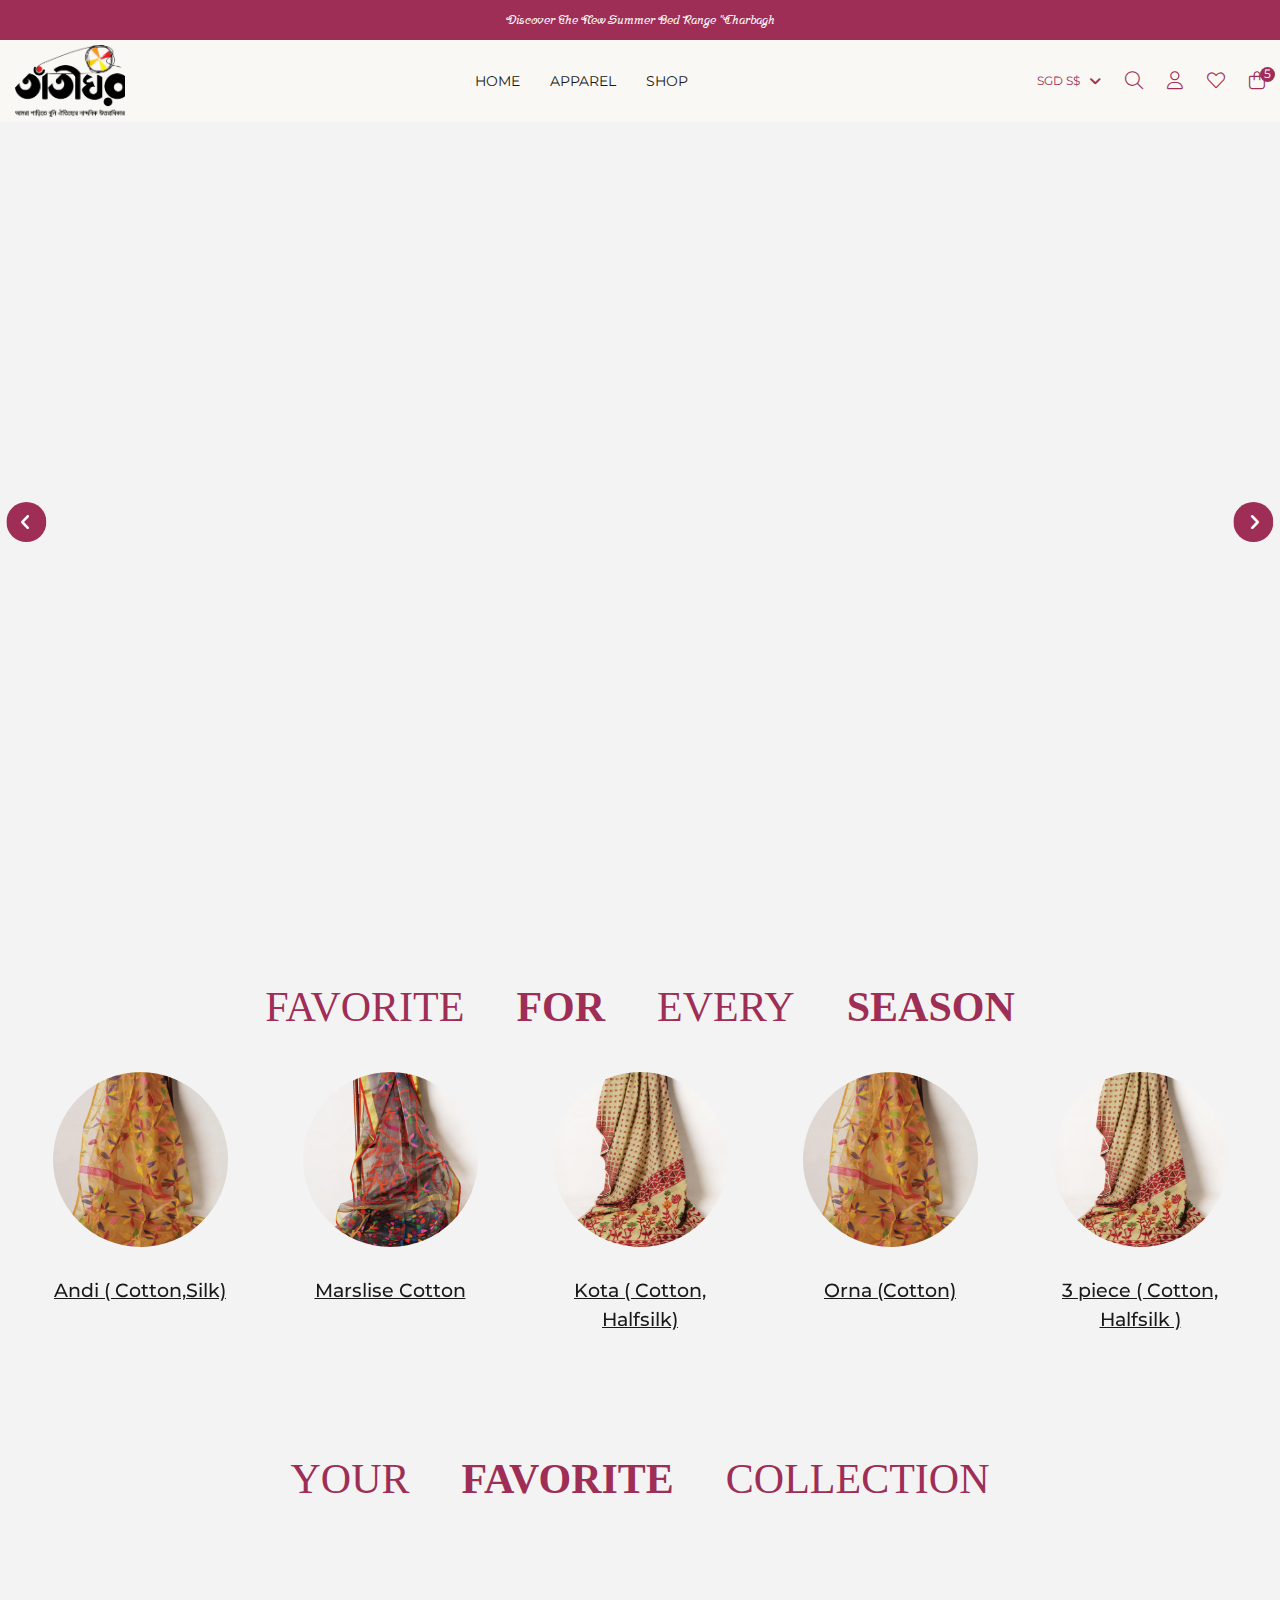
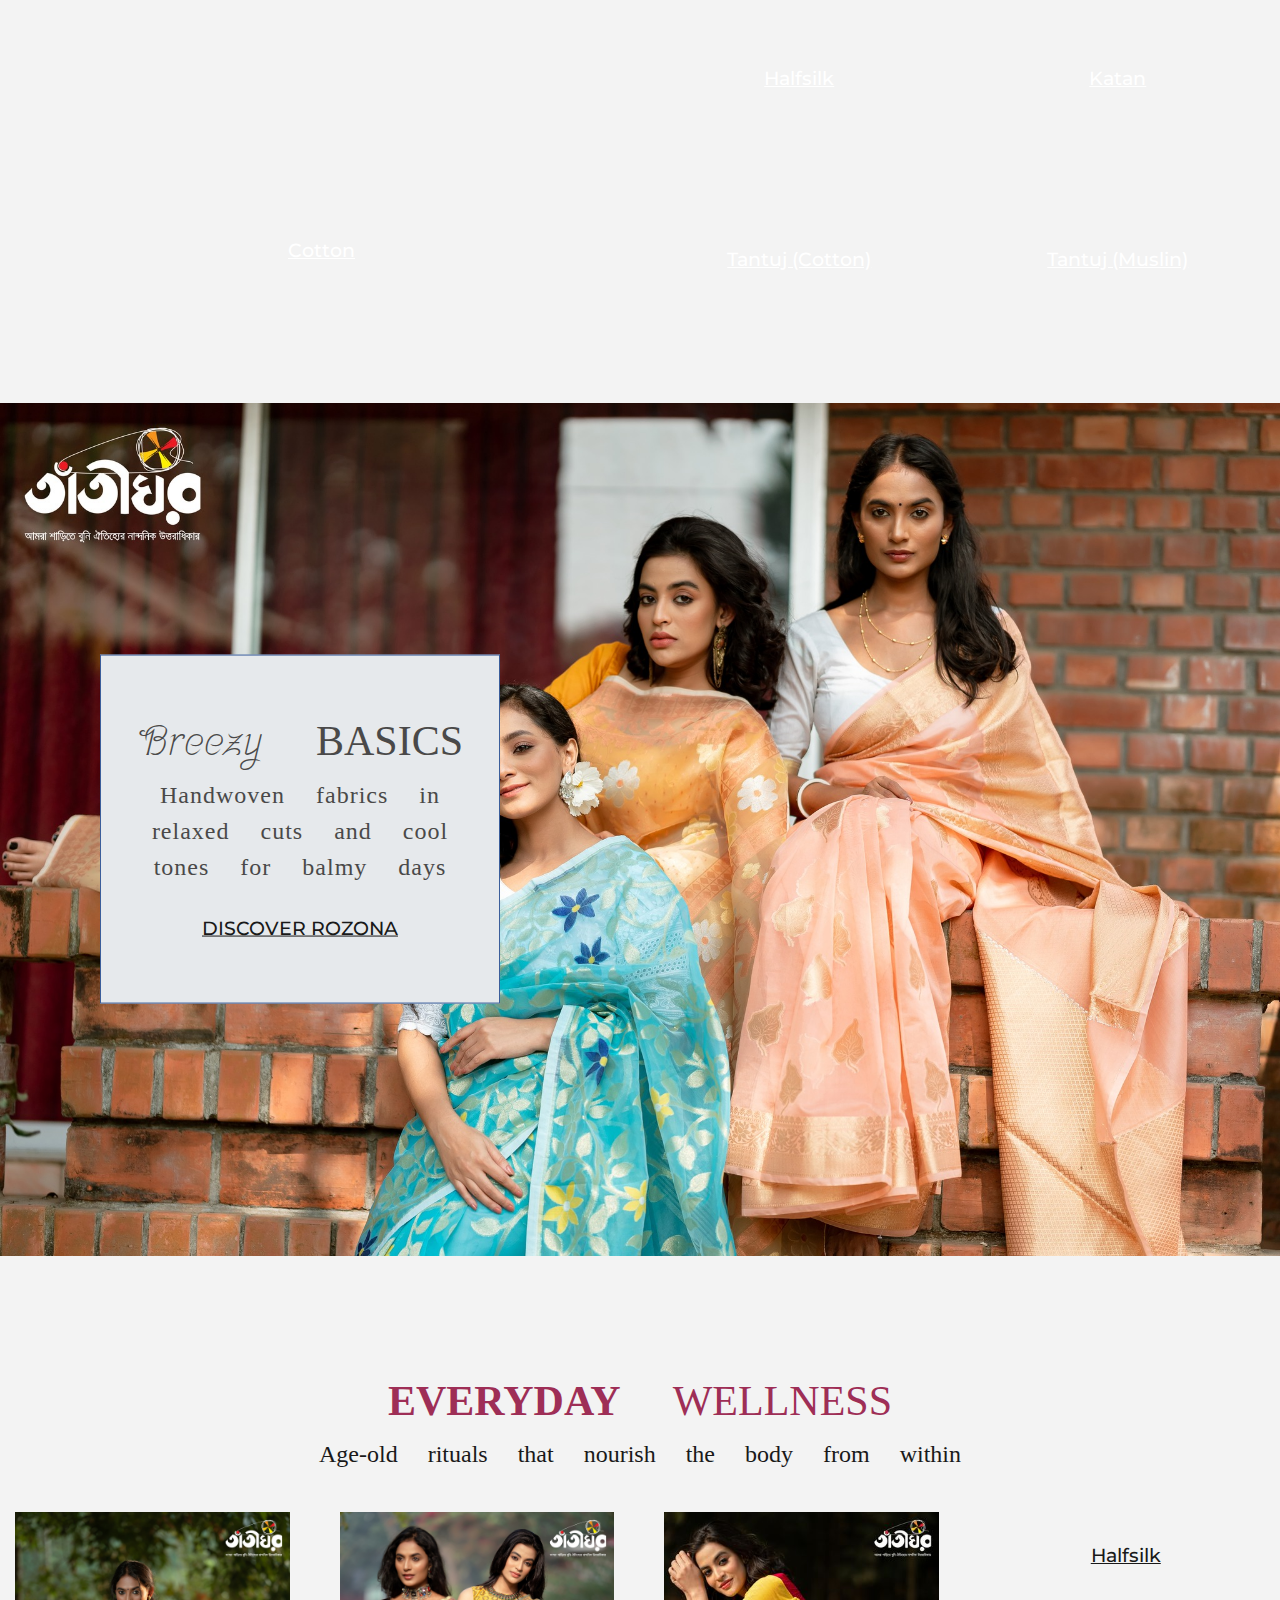
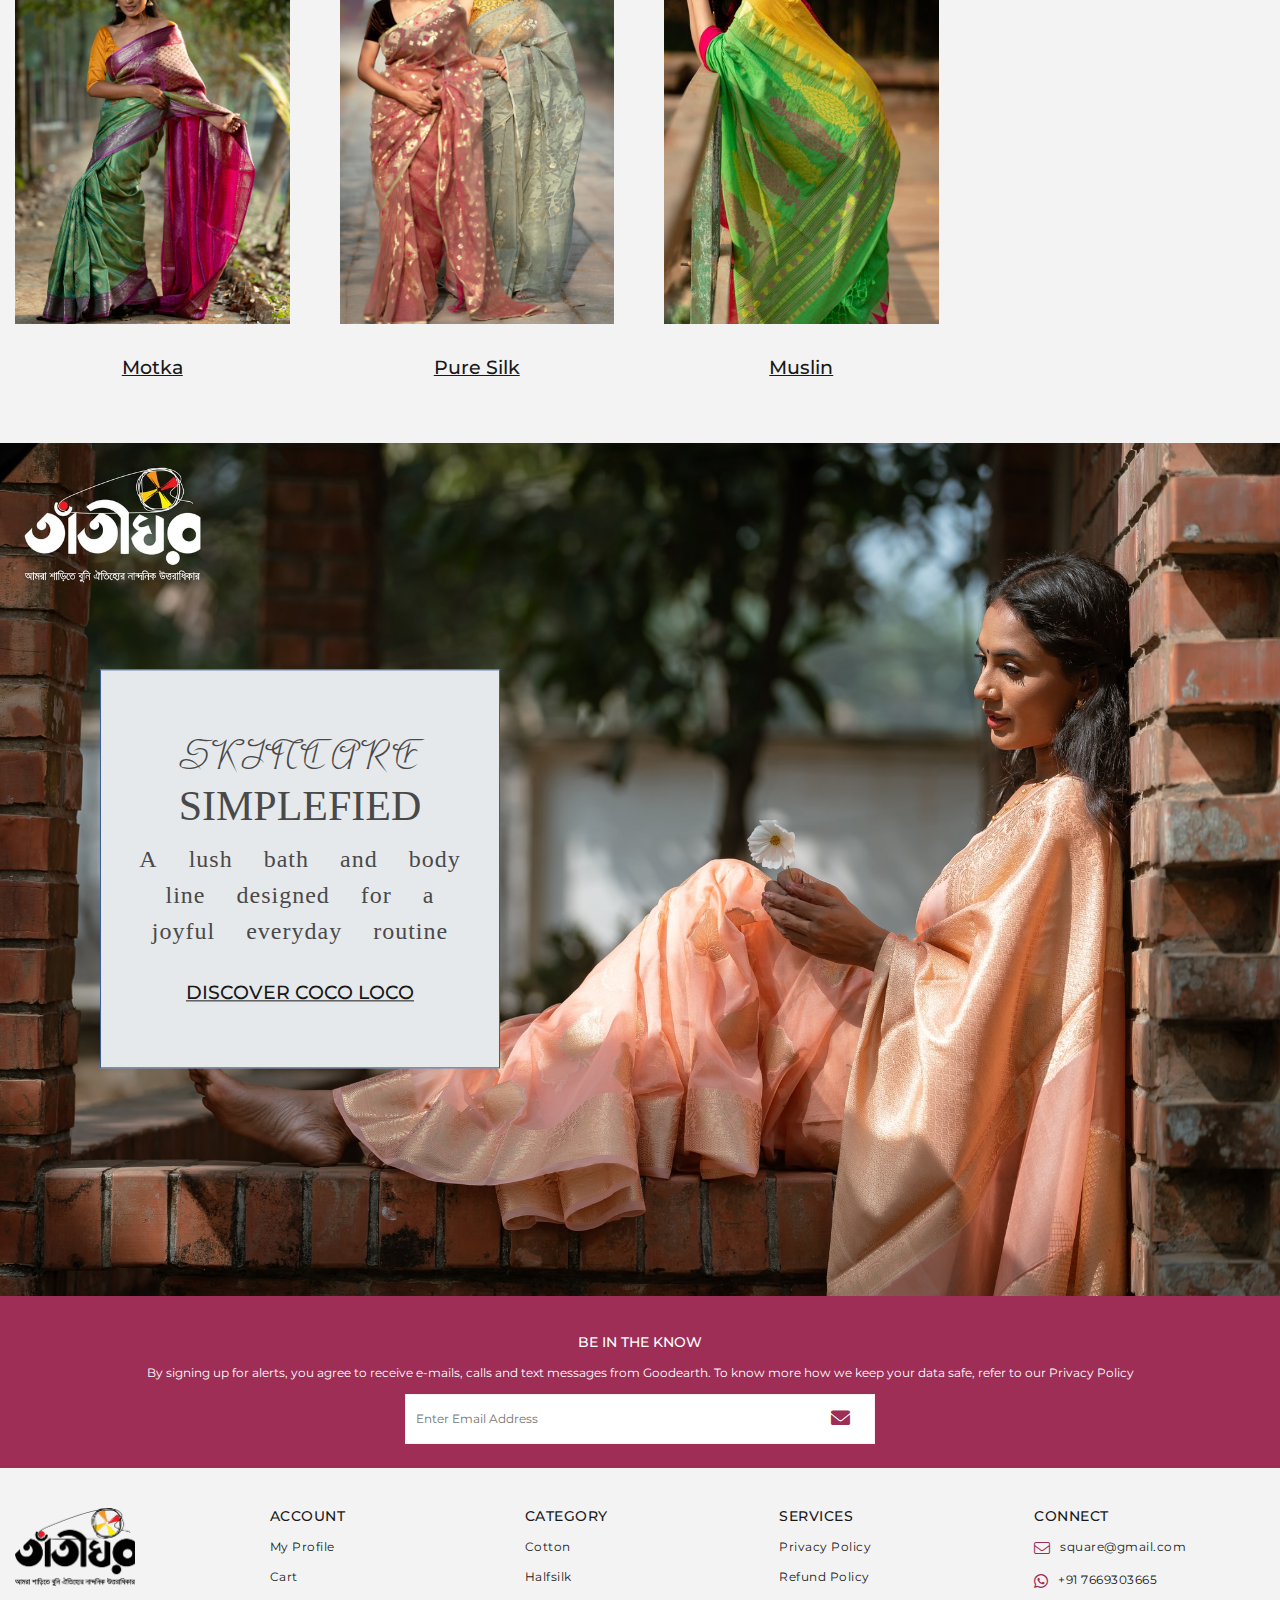
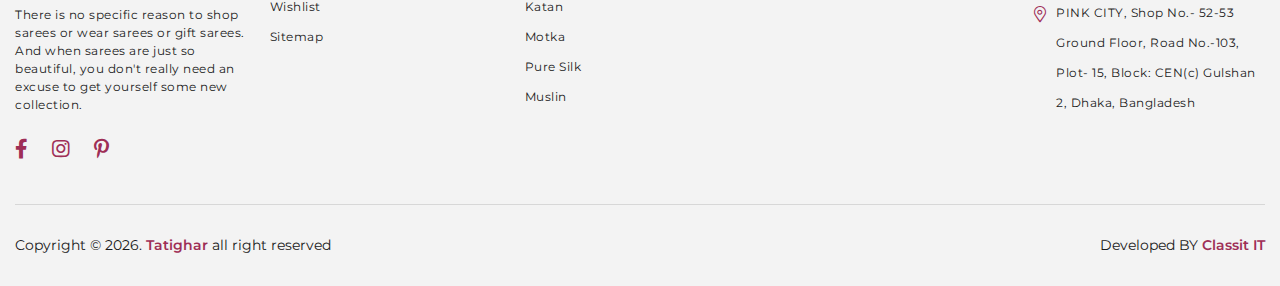
==== commit 0ef7ee97: "final" ====
--- a/index.html
+++ b/index.html
@@ -23,6 +23,7 @@
     </head>
 
     <body>
+        
         <!-- header section -->
         <header class="cls__header_section">
             <!-- header top -->
@@ -349,7 +350,7 @@
                             <a href="./filter.html" class="cls__categoryslider_item">
                                 <!-- cls__categoty_image -->
                                 <div class="cls__categoty_image">
-                                    <img src="assets/image/category/7a344ad5-a660-4182-83b5-47ca696ff9aa.png" alt="">
+                                    <img src="assets/image/tatighar/78.jpg" alt="">
                                 </div>
                                 <!-- cls__categoty_title -->
                                 <p class="cls__categoty_title">3 piece ( Cotton, Halfsilk ) </p>
@@ -521,7 +522,7 @@
             <!-- banneradd section start end -->
         </main>
         <!-- main end -->
-        
+
         <!-- footer section -->
         <footer class="cls__footer_section">
             <!-- footer newsletter -->
@@ -594,7 +595,7 @@
                                     </a>
                                 </li>
                                 <li>
-                                    <a href="">
+                                    <a href="./sitemap.xml" target="blank">
                                         <span class="cls__footer_text">Sitemap</span>
                                     </a>
                                 </li>
